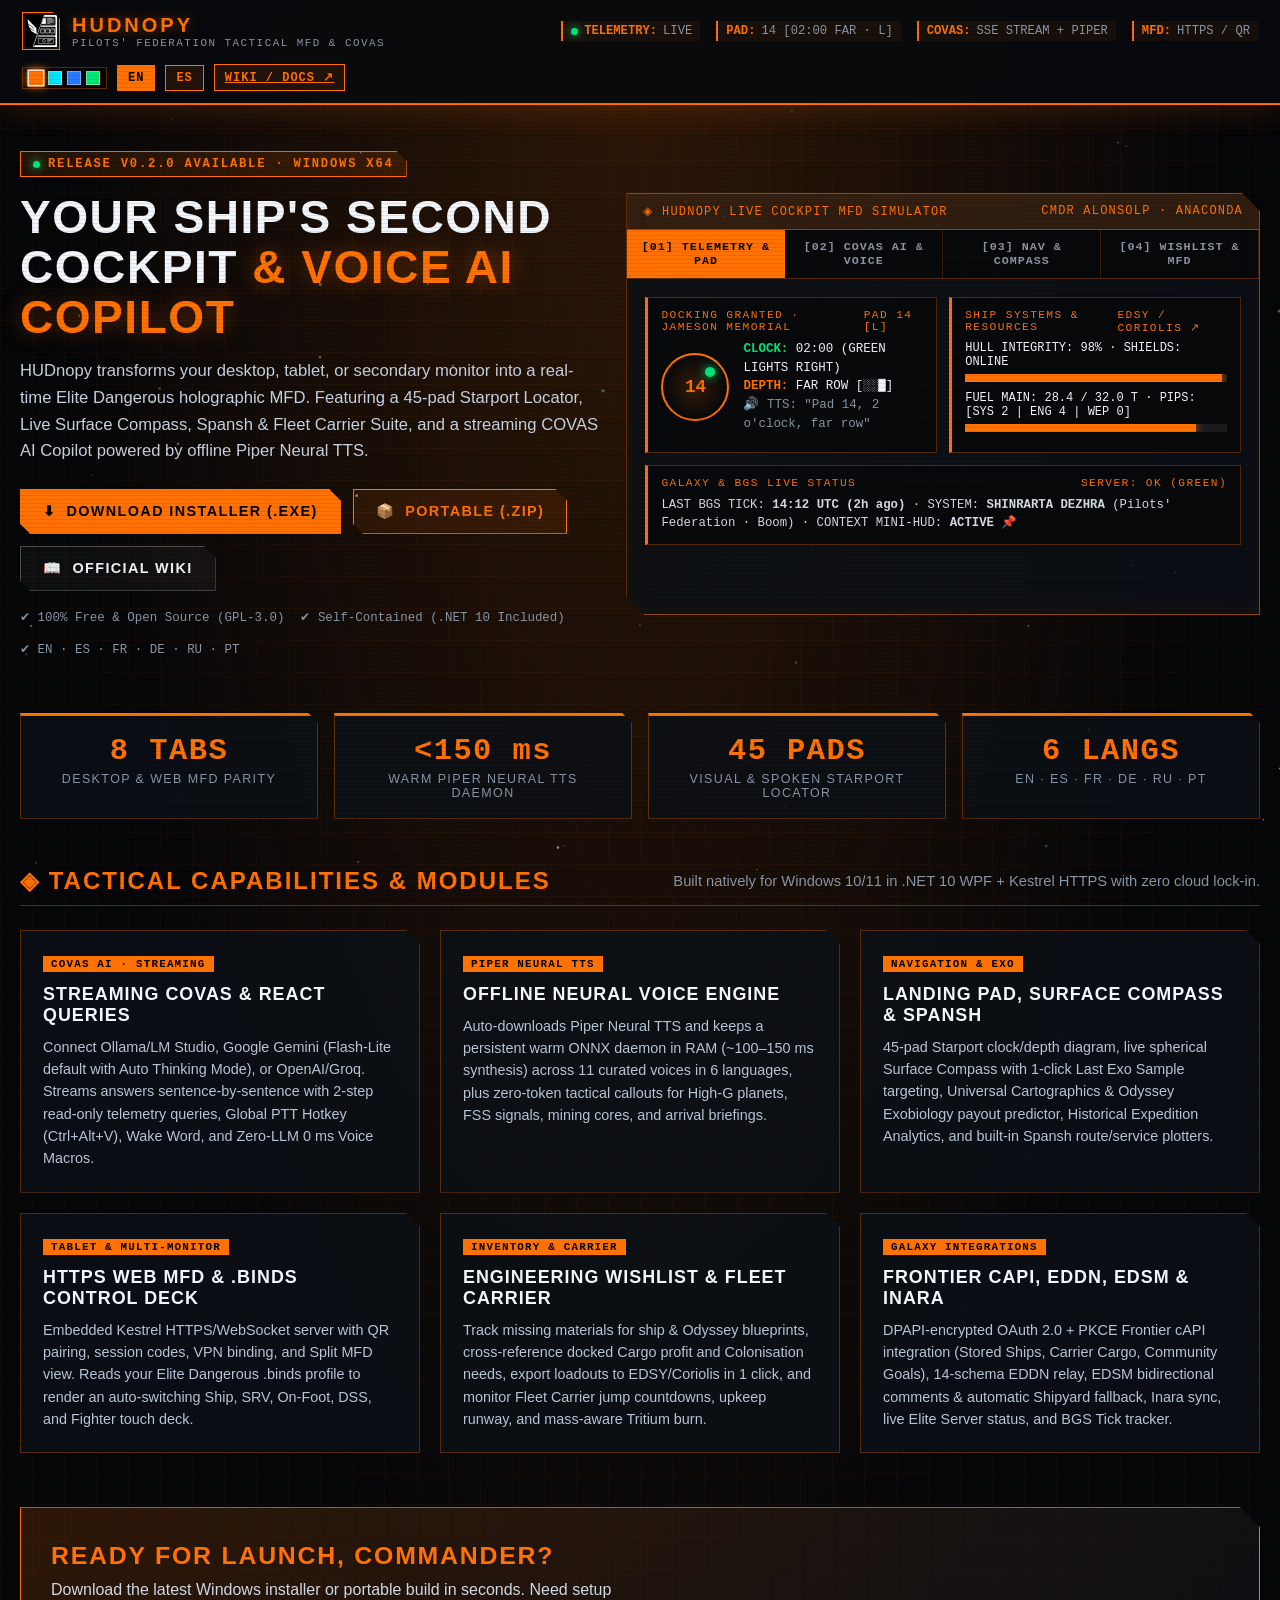
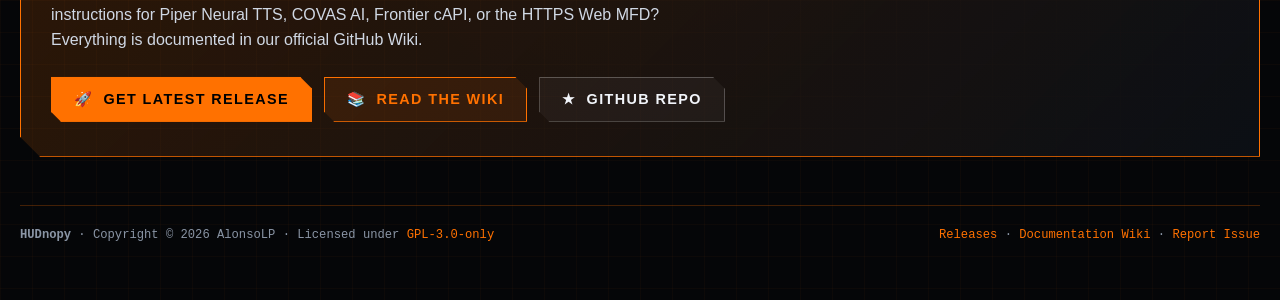
==== docs/index.html @ 49d57716 "new web" ====
<!DOCTYPE html>
<html lang="en">
<head>
  <meta charset="UTF-8" />
  <meta name="viewport" content="width=device-width, initial-scale=1.0" />
  <title>HUDnopy — Elite Dangerous Telemetry HUD, Web MFD &amp; COVAS AI Copilot</title>
  <meta name="description" content="Open-source Desktop Telemetry HUD, HTTPS Web MFD, Fleet Carrier Manager, Spansh Assistant, and Streaming COVAS AI Copilot with Offline Piper Neural TTS for Elite Dangerous." />
  <meta name="theme-color" content="#FF7100" />
  <link rel="icon" type="image/png" href="HUDnopy.png" />
  <style>
    :root {
      --hud-accent: #FF7100;
      --hud-accent-rgb: 255, 113, 0;
      --hud-secondary: #FFB300;
      --hud-bg: #050608;
      --hud-panel: rgba(12, 16, 22, 0.88);
      --hud-panel-solid: #0C1016;
      --hud-panel-alt: rgba(18, 24, 34, 0.92);
      --hud-text: #F2F5FA;
      --hud-muted: #8A95A5;
      --hud-ok: #00E676;
      --hud-warn: #FFB300;
      --hud-danger: #FF2E4C;
      --hud-cyan: #00E5FF;
    }

    * {
      box-sizing: border-box;
      margin: 0;
      padding: 0;
    }

    html {
      scroll-behavior: smooth;
      background-color: var(--hud-bg);
      color: var(--hud-text);
      font-family: 'Segoe UI', 'Bahnschrift', 'Eurostile', 'Consolas', sans-serif;
    }

    body {
      min-height: 100vh;
      overflow-x: hidden;
      background-color: var(--hud-bg);
      background-image:
        radial-gradient(ellipse at 50% 0%, rgba(var(--hud-accent-rgb), 0.16), transparent 65%),
        linear-gradient(rgba(var(--hud-accent-rgb), 0.03) 1px, transparent 1px),
        linear-gradient(90deg, rgba(var(--hud-accent-rgb), 0.03) 1px, transparent 1px);
      background-size: 100% 100%, 32px 32px, 32px 32px;
      position: relative;
    }

    /* Subtle Cockpit Scanline Overlay */
    body::after {
      content: "";
      position: fixed;
      inset: 0;
      pointer-events: none;
      background: repeating-linear-gradient(
        to bottom,
        transparent 0px,
        transparent 3px,
        rgba(0, 0, 0, 0.16) 4px
      );
      z-index: 999;
    }

    #starfield {
      position: fixed;
      inset: 0;
      width: 100%;
      height: 100%;
      pointer-events: none;
      z-index: 0;
      opacity: 0.65;
    }

    .cockpit-wrapper {
      position: relative;
      z-index: 1;
      max-width: 1340px;
      margin: 0 auto;
      padding: 0 20px 60px;
    }

    /* Top Cockpit Telemetry Bar */
    .top-bar {
      position: sticky;
      top: 0;
      z-index: 50;
      display: flex;
      flex-wrap: wrap;
      align-items: center;
      justify-content: space-between;
      gap: 14px;
      padding: 12px 22px;
      background: rgba(8, 10, 14, 0.92);
      backdrop-filter: blur(10px);
      border-bottom: 2px solid var(--hud-accent);
      box-shadow: 0 4px 28px rgba(var(--hud-accent-rgb), 0.18);
    }

    .brand {
      display: flex;
      align-items: center;
      gap: 12px;
      text-decoration: none;
      color: var(--hud-text);
    }

    .brand img {
      width: 38px;
      height: 38px;
      border: 1px solid var(--hud-accent);
      padding: 2px;
      background: rgba(var(--hud-accent-rgb), 0.08);
      clip-path: polygon(0 0, calc(100% - 7px) 0, 100% 7px, 100% 100%, 0 100%);
    }

    .brand-title {
      font-size: 1.25rem;
      font-weight: 900;
      letter-spacing: 3px;
      color: var(--hud-accent);
      text-transform: uppercase;
      text-shadow: 0 0 12px rgba(var(--hud-accent-rgb), 0.45);
    }

    .brand-sub {
      font-family: 'Consolas', monospace;
      font-size: 0.68rem;
      color: var(--hud-muted);
      letter-spacing: 1.5px;
      display: block;
    }

    .hud-ticker {
      display: flex;
      flex-wrap: wrap;
      gap: 16px;
      align-items: center;
      font-family: 'Consolas', monospace;
      font-size: 0.76rem;
      color: var(--hud-muted);
    }

    .ticker-item {
      display: flex;
      align-items: center;
      gap: 6px;
      padding: 3px 8px;
      background: rgba(var(--hud-accent-rgb), 0.06);
      border-left: 2px solid var(--hud-accent);
    }

    .ticker-item strong {
      color: var(--hud-accent);
    }

    .status-dot {
      width: 7px;
      height: 7px;
      border-radius: 50%;
      background: var(--hud-ok);
      box-shadow: 0 0 8px var(--hud-ok);
      display: inline-block;
    }

    .nav-controls {
      display: flex;
      align-items: center;
      gap: 10px;
      flex-wrap: wrap;
    }

    .theme-swatches {
      display: flex;
      align-items: center;
      gap: 5px;
      padding: 3px 6px;
      border: 1px solid rgba(var(--hud-accent-rgb), 0.35);
      background: rgba(0, 0, 0, 0.4);
    }

    .swatch {
      width: 14px;
      height: 14px;
      border: 1px solid rgba(255,255,255,0.4);
      cursor: pointer;
      transition: transform 0.15s ease;
    }

    .swatch:hover, .swatch.active {
      transform: scale(1.2);
      border-color: #fff;
      box-shadow: 0 0 8px currentColor;
    }

    .lang-btn {
      background: rgba(var(--hud-accent-rgb), 0.1);
      color: var(--hud-accent);
      border: 1px solid var(--hud-accent);
      padding: 5px 10px;
      font-family: 'Consolas', monospace;
      font-size: 0.75rem;
      font-weight: 700;
      cursor: pointer;
      letter-spacing: 1px;
      text-transform: uppercase;
      transition: all 0.15s ease;
    }

    .lang-btn:hover, .lang-btn.active {
      background: var(--hud-accent);
      color: #000;
    }

    /* Hero Section */
    .hero {
      padding: 46px 0 34px;
      display: grid;
      grid-template-columns: 1.05fr 1.15fr;
      gap: 28px;
      align-items: center;
    }

    @media (max-width: 1024px) {
      .hero {
        grid-template-columns: 1fr;
      }
      .hud-ticker {
        display: none;
      }
    }

    .eyebrow {
      display: inline-flex;
      align-items: center;
      gap: 8px;
      padding: 5px 12px;
      background: rgba(var(--hud-accent-rgb), 0.12);
      border: 1px solid var(--hud-accent);
      color: var(--hud-accent);
      font-family: 'Consolas', monospace;
      font-size: 0.76rem;
      font-weight: 700;
      letter-spacing: 1.8px;
      text-transform: uppercase;
      margin-bottom: 16px;
      clip-path: polygon(0 0, calc(100% - 10px) 0, 100% 10px, 100% 100%, 0 100%);
    }

    .hero h1 {
      font-size: clamp(2rem, 3.6vw, 3.1rem);
      font-weight: 900;
      line-height: 1.08;
      letter-spacing: 1.5px;
      text-transform: uppercase;
      margin-bottom: 16px;
    }

    .hero h1 span {
      color: var(--hud-accent);
      text-shadow: 0 0 22px rgba(var(--hud-accent-rgb), 0.4);
    }

    .hero-lead {
      font-size: 1.04rem;
      line-height: 1.6;
      color: #C9D2E0;
      margin-bottom: 24px;
    }

    .cta-grid {
      display: flex;
      flex-wrap: wrap;
      gap: 12px;
      margin-bottom: 18px;
    }

    .btn-hud {
      display: inline-flex;
      align-items: center;
      gap: 10px;
      padding: 13px 22px;
      font-size: 0.9rem;
      font-weight: 800;
      letter-spacing: 1.4px;
      text-transform: uppercase;
      text-decoration: none;
      cursor: pointer;
      transition: all 0.18s ease;
      clip-path: polygon(0 0, calc(100% - 12px) 0, 100% 12px, 100% 100%, 10px 100%, 0 calc(100% - 10px));
    }

    .btn-primary {
      background: var(--hud-accent);
      color: #000;
      border: 1px solid var(--hud-accent);
      box-shadow: 0 0 20px rgba(var(--hud-accent-rgb), 0.35);
    }

    .btn-primary:hover {
      background: var(--hud-secondary);
      border-color: var(--hud-secondary);
      transform: translateY(-2px);
      box-shadow: 0 0 28px rgba(var(--hud-accent-rgb), 0.6);
    }

    .btn-secondary {
      background: rgba(var(--hud-accent-rgb), 0.1);
      color: var(--hud-accent);
      border: 1px solid var(--hud-accent);
    }

    .btn-secondary:hover {
      background: rgba(var(--hud-accent-rgb), 0.24);
      transform: translateY(-2px);
    }

    .btn-ghost {
      background: rgba(255, 255, 255, 0.04);
      color: var(--hud-text);
      border: 1px solid rgba(255, 255, 255, 0.25);
    }

    .btn-ghost:hover {
      border-color: var(--hud-accent);
      color: var(--hud-accent);
    }

    .release-meta {
      font-family: 'Consolas', monospace;
      font-size: 0.78rem;
      color: var(--hud-muted);
      display: flex;
      flex-wrap: wrap;
      gap: 16px;
    }

    .release-meta span {
      display: inline-flex;
      align-items: center;
      gap: 6px;
    }

    /* Interactive Cockpit MFD Simulator */
    .mfd-frame {
      background: var(--hud-panel);
      border: 1px solid rgba(var(--hud-accent-rgb), 0.55);
      box-shadow:
        0 0 35px rgba(var(--hud-accent-rgb), 0.14),
        inset 0 0 24px rgba(var(--hud-accent-rgb), 0.06);
      clip-path: polygon(0 0, calc(100% - 18px) 0, 100% 18px, 100% 100%, 18px 100%, 0 calc(100% - 18px));
      overflow: hidden;
    }

    .mfd-header {
      display: flex;
      justify-content: space-between;
      align-items: center;
      padding: 10px 16px;
      background: rgba(var(--hud-accent-rgb), 0.14);
      border-bottom: 1px solid rgba(var(--hud-accent-rgb), 0.45);
      font-family: 'Consolas', monospace;
      font-size: 0.75rem;
      letter-spacing: 1.2px;
      color: var(--hud-accent);
      text-transform: uppercase;
    }

    .mfd-tabs {
      display: grid;
      grid-template-columns: repeat(4, 1fr);
      border-bottom: 1px solid rgba(var(--hud-accent-rgb), 0.3);
      background: rgba(0, 0, 0, 0.45);
    }

    @media (max-width: 640px) {
      .mfd-tabs {
        grid-template-columns: repeat(2, 1fr);
      }
    }

    .mfd-tab {
      background: transparent;
      border: none;
      border-right: 1px solid rgba(var(--hud-accent-rgb), 0.2);
      padding: 10px 8px;
      color: var(--hud-muted);
      font-family: 'Consolas', monospace;
      font-size: 0.73rem;
      font-weight: 700;
      letter-spacing: 1px;
      text-transform: uppercase;
      cursor: pointer;
      transition: all 0.15s ease;
    }

    .mfd-tab:hover {
      color: var(--hud-text);
      background: rgba(var(--hud-accent-rgb), 0.08);
    }

    .mfd-tab.active {
      background: var(--hud-accent);
      color: #000;
    }

    .mfd-screen {
      padding: 18px;
      min-height: 335px;
      display: none;
      font-family: 'Consolas', monospace;
    }

    .mfd-screen.active {
      display: block;
    }

    .mfd-row {
      display: grid;
      grid-template-columns: 1fr 1fr;
      gap: 12px;
      margin-bottom: 12px;
    }

    @media (max-width: 580px) {
      .mfd-row {
        grid-template-columns: 1fr;
      }
    }

    .mfd-box {
      background: rgba(0, 0, 0, 0.45);
      border: 1px solid rgba(var(--hud-accent-rgb), 0.3);
      border-left: 3px solid var(--hud-accent);
      padding: 11px 13px;
    }

    .mfd-box-title {
      font-size: 0.7rem;
      color: var(--hud-accent);
      letter-spacing: 1.4px;
      text-transform: uppercase;
      margin-bottom: 7px;
      display: flex;
      justify-content: space-between;
    }

    .hud-bar {
      height: 8px;
      background: rgba(255, 255, 255, 0.08);
      margin: 5px 0 9px;
      overflow: hidden;
    }

    .hud-bar-fill {
      height: 100%;
      background: var(--hud-accent);
      box-shadow: 0 0 10px var(--hud-accent);
    }

    .pad-radar {
      display: flex;
      align-items: center;
      gap: 14px;
    }

    .pad-circle {
      width: 68px;
      height: 68px;
      border-radius: 50%;
      border: 2px solid var(--hud-accent);
      position: relative;
      display: flex;
      align-items: center;
      justify-content: center;
      background: radial-gradient(circle, rgba(var(--hud-accent-rgb), 0.18), transparent 70%);
      flex-shrink: 0;
    }

    .pad-dot {
      position: absolute;
      top: 12px;
      right: 12px;
      width: 10px;
      height: 10px;
      border-radius: 50%;
      background: var(--hud-ok);
      box-shadow: 0 0 10px var(--hud-ok);
    }

    .covas-chat {
      display: flex;
      flex-direction: column;
      gap: 9px;
      font-size: 0.8rem;
      line-height: 1.45;
    }

    .chat-line {
      padding: 8px 11px;
      background: rgba(0, 0, 0, 0.5);
      border-left: 3px solid var(--hud-muted);
    }

    .chat-line.covas {
      border-left-color: var(--hud-accent);
      background: rgba(var(--hud-accent-rgb), 0.08);
    }

    .chat-line.macro {
      border-left-color: var(--hud-ok);
      color: var(--hud-ok);
    }

    .compass-tape {
      text-align: center;
      padding: 9px;
      background: rgba(var(--hud-accent-rgb), 0.1);
      border: 1px dashed var(--hud-accent);
      color: var(--hud-accent);
      font-weight: 700;
      letter-spacing: 2px;
      margin-bottom: 11px;
      font-size: 0.82rem;
    }

    .mini-table {
      width: 100%;
      border-collapse: collapse;
      font-size: 0.76rem;
    }

    .mini-table th {
      text-align: left;
      color: var(--hud-accent);
      border-bottom: 1px solid rgba(var(--hud-accent-rgb), 0.35);
      padding: 5px 6px;
    }

    .mini-table td {
      padding: 5px 6px;
      border-bottom: 1px solid rgba(255, 255, 255, 0.06);
      color: #D5DCE6;
    }

    /* Metric Strip */
    .metrics-strip {
      display: grid;
      grid-template-columns: repeat(4, 1fr);
      gap: 16px;
      margin: 22px 0 48px;
    }

    @media (max-width: 860px) {
      .metrics-strip {
        grid-template-columns: repeat(2, 1fr);
      }
    }

    .metric-card {
      background: var(--hud-panel);
      border: 1px solid rgba(var(--hud-accent-rgb), 0.35);
      border-top: 3px solid var(--hud-accent);
      padding: 18px 20px;
      text-align: center;
      clip-path: polygon(0 0, calc(100% - 10px) 0, 100% 10px, 100% 100%, 0 100%);
    }

    .metric-val {
      font-size: 1.9rem;
      font-weight: 900;
      color: var(--hud-accent);
      letter-spacing: 1.5px;
      font-family: 'Consolas', monospace;
    }

    .metric-label {
      font-size: 0.78rem;
      text-transform: uppercase;
      letter-spacing: 1.4px;
      color: var(--hud-muted);
      margin-top: 4px;
    }

    /* Section Headers */
    .section-head {
      display: flex;
      align-items: center;
      justify-content: space-between;
      flex-wrap: wrap;
      gap: 12px;
      margin-bottom: 24px;
      padding-bottom: 10px;
      border-bottom: 1px solid rgba(var(--hud-accent-rgb), 0.35);
    }

    .section-head h2 {
      font-size: 1.5rem;
      font-weight: 900;
      letter-spacing: 2px;
      text-transform: uppercase;
      color: var(--hud-accent);
      display: flex;
      align-items: center;
      gap: 10px;
    }

    .section-head p {
      color: var(--hud-muted);
      font-size: 0.92rem;
    }

    /* Feature Cards Grid */
    .features-grid {
      display: grid;
      grid-template-columns: repeat(3, 1fr);
      gap: 20px;
      margin-bottom: 54px;
    }

    @media (max-width: 980px) {
      .features-grid {
        grid-template-columns: repeat(2, 1fr);
      }
    }

    @media (max-width: 640px) {
      .features-grid {
        grid-template-columns: 1fr;
      }
    }

    .feature-card {
      background: var(--hud-panel);
      border: 1px solid rgba(var(--hud-accent-rgb), 0.3);
      padding: 22px;
      position: relative;
      transition: all 0.2s ease;
      clip-path: polygon(0 0, calc(100% - 14px) 0, 100% 14px, 100% 100%, 0 100%);
    }

    .feature-card:hover {
      border-color: var(--hud-accent);
      transform: translateY(-3px);
      box-shadow: 0 8px 26px rgba(var(--hud-accent-rgb), 0.16);
    }

    .feature-tag {
      font-family: 'Consolas', monospace;
      font-size: 0.68rem;
      color: #000;
      background: var(--hud-accent);
      font-weight: 800;
      padding: 2px 8px;
      letter-spacing: 1.2px;
      text-transform: uppercase;
      display: inline-block;
      margin-bottom: 12px;
    }

    .feature-card h3 {
      font-size: 1.12rem;
      font-weight: 800;
      letter-spacing: 1px;
      text-transform: uppercase;
      margin-bottom: 10px;
      color: var(--hud-text);
    }

    .feature-card p {
      font-size: 0.9rem;
      line-height: 1.55;
      color: #B8C3D4;
    }

    /* Wiki & Download Banner */
    .bottom-cta {
      background: linear-gradient(135deg, rgba(var(--hud-accent-rgb), 0.16), rgba(12, 16, 22, 0.95));
      border: 1px solid var(--hud-accent);
      padding: 34px 30px;
      display: flex;
      flex-wrap: wrap;
      align-items: center;
      justify-content: space-between;
      gap: 24px;
      clip-path: polygon(0 0, calc(100% - 20px) 0, 100% 20px, 100% 100%, 20px 100%, 0 calc(100% - 20px));
    }

    .bottom-cta h2 {
      font-size: 1.55rem;
      font-weight: 900;
      letter-spacing: 1.8px;
      text-transform: uppercase;
      color: var(--hud-accent);
      margin-bottom: 8px;
    }

    .bottom-cta p {
      color: #D0D8E4;
      max-width: 640px;
      line-height: 1.55;
    }

    footer {
      margin-top: 48px;
      padding-top: 22px;
      border-top: 1px solid rgba(var(--hud-accent-rgb), 0.25);
      display: flex;
      flex-wrap: wrap;
      justify-content: space-between;
      gap: 14px;
      font-family: 'Consolas', monospace;
      font-size: 0.76rem;
      color: var(--hud-muted);
    }

    footer a {
      color: var(--hud-accent);
      text-decoration: none;
    }

    footer a:hover {
      text-decoration: underline;
    }
  </style>
</head>
<body>
  <canvas id="starfield"></canvas>

  <!-- Sticky Cockpit Telemetry Header -->
  <header class="top-bar">
    <a href="#" class="brand">
      <img src="HUDnopy.png" alt="HUDnopy Logo" />
      <div>
        <span class="brand-title">HUDnopy</span>
        <span class="brand-sub">PILOTS' FEDERATION TACTICAL MFD &amp; COVAS</span>
      </div>
    </a>

    <div class="hud-ticker">
      <div class="ticker-item"><span class="status-dot"></span> <strong>TELEMETRY:</strong> LIVE</div>
      <div class="ticker-item"><strong>PAD:</strong> 14 [02:00 FAR · L]</div>
      <div class="ticker-item"><strong>COVAS:</strong> SSE STREAM + PIPER</div>
      <div class="ticker-item"><strong>MFD:</strong> HTTPS / QR</div>
    </div>

    <div class="nav-controls">
      <div class="theme-swatches" title="Test Live HUD Cockpit Color Themes">
        <div class="swatch active" style="background:#FF7100;color:#FF7100" onclick="setHudTheme('#FF7100','255,113,0','#FFB300',this)" title="Pilots' Federation Amber"></div>
        <div class="swatch" style="background:#00E5FF;color:#00E5FF" onclick="setHudTheme('#00E5FF','0,229,255','#80D8FF',this)" title="Imperial Gutamaya Cyan"></div>
        <div class="swatch" style="background:#2979FF;color:#2979FF" onclick="setHudTheme('#2979FF','41,121,255','#82B1FF',this)" title="Guardian Cobalt"></div>
        <div class="swatch" style="background:#00E676;color:#00E676" onclick="setHudTheme('#00E676','0,230,118','#69F0AE',this)" title="Thargoid Bio-Green"></div>
      </div>
      <button class="lang-btn active" id="btnEn" onclick="setLang('en')">EN</button>
      <button class="lang-btn" id="btnEs" onclick="setLang('es')">ES</button>
      <a href="https://github.com/AlonsoLP/HUDnopy/wiki" target="_blank" rel="noopener" class="lang-btn" data-i18n="navWiki">WIKI / DOCS ↗</a>
    </div>
  </header>

  <div class="cockpit-wrapper">
    <!-- Hero + Interactive Cockpit MFD Preview -->
    <section class="hero">
      <div>
        <div class="eyebrow">
          <span class="status-dot"></span>
          <span id="releaseBadgeText">RELEASE v0.2.0 AVAILABLE · WINDOWS x64</span>
        </div>
        <h1 data-i18n="heroTitle">
          YOUR SHIP'S SECOND COCKPIT <span>&amp; VOICE AI COPILOT</span>
        </h1>
        <p class="hero-lead" data-i18n="heroLead">
          HUDnopy transforms your desktop, tablet, or secondary monitor into a real-time Elite Dangerous holographic MFD. Featuring a 45-pad Starport Locator, Live Surface Compass, Spansh &amp; Fleet Carrier Suite, and a streaming COVAS AI Copilot powered by offline Piper Neural TTS.
        </p>

        <div class="cta-grid">
          <a id="btnDownloadSetup" href="https://github.com/AlonsoLP/HUDnopy/releases/latest/download/HUDnopy-v0.2.0-Setup.exe" class="btn-hud btn-primary">
            <span>⬇</span> <span data-i18n="btnInstaller">DOWNLOAD INSTALLER (.EXE)</span>
          </a>
          <a id="btnDownloadZip" href="https://github.com/AlonsoLP/HUDnopy/releases/latest/download/HUDnopy-v0.2.0-win-x64-portable.zip" class="btn-hud btn-secondary">
            <span>📦</span> <span data-i18n="btnPortable">PORTABLE (.ZIP)</span>
          </a>
          <a href="https://github.com/AlonsoLP/HUDnopy/wiki" target="_blank" rel="noopener" class="btn-hud btn-ghost">
            <span>📖</span> <span data-i18n="btnWiki">OFFICIAL WIKI</span>
          </a>
        </div>

        <div class="release-meta">
          <span>✔ 100% Free &amp; Open Source (GPL-3.0)</span>
          <span>✔ Self-Contained (.NET 10 Included)</span>
          <span>✔ EN · ES · FR · DE · RU · PT</span>
        </div>
      </div>

      <!-- Interactive MFD Preview -->
      <div class="mfd-frame">
        <div class="mfd-header">
          <span>◈ HUDNOPY LIVE COCKPIT MFD SIMULATOR</span>
          <span>CMDR ALONSOLP · ANACONDA</span>
        </div>
        <div class="mfd-tabs">
          <button class="mfd-tab active" onclick="switchMfd(0, this)">[01] TELEMETRY &amp; PAD</button>
          <button class="mfd-tab" onclick="switchMfd(1, this)">[02] COVAS AI &amp; VOICE</button>
          <button class="mfd-tab" onclick="switchMfd(2, this)">[03] NAV &amp; COMPASS</button>
          <button class="mfd-tab" onclick="switchMfd(3, this)">[04] WISHLIST &amp; MFD</button>
        </div>

        <!-- Screen 1: Telemetry & Landing Pad -->
        <div class="mfd-screen active" id="mfd-0">
          <div class="mfd-row">
            <div class="mfd-box">
              <div class="mfd-box-title"><span>DOCKING GRANTED · JAMESON MEMORIAL</span><span>PAD 14 [L]</span></div>
              <div class="pad-radar">
                <div class="pad-circle">
                  <span style="font-weight:900;font-size:1.1rem;color:var(--hud-accent)">14</span>
                  <div class="pad-dot"></div>
                </div>
                <div style="font-size:0.78rem;line-height:1.5">
                  <div><strong style="color:var(--hud-ok)">CLOCK:</strong> 02:00 (GREEN LIGHTS RIGHT)</div>
                  <div><strong style="color:var(--hud-accent)">DEPTH:</strong> FAR ROW [░░█]</div>
                  <div style="color:var(--hud-muted)">🔊 TTS: "Pad 14, 2 o'clock, far row"</div>
                </div>
              </div>
            </div>
            <div class="mfd-box">
              <div class="mfd-box-title"><span>SHIP SYSTEMS &amp; RESOURCES</span><span>EDSY / CORIOLIS ↗</span></div>
              <div style="font-size:0.75rem">HULL INTEGRITY: 98% · SHIELDS: ONLINE</div>
              <div class="hud-bar"><div class="hud-bar-fill" style="width:98%"></div></div>
              <div style="font-size:0.75rem">FUEL MAIN: 28.4 / 32.0 T · PIPS: [SYS 2 | ENG 4 | WEP 0]</div>
              <div class="hud-bar"><div class="hud-bar-fill" style="width:88%"></div></div>
            </div>
          </div>
          <div class="mfd-box">
            <div class="mfd-box-title"><span>GALAXY &amp; BGS LIVE STATUS</span><span>SERVER: OK (GREEN)</span></div>
            <div style="font-size:0.77rem;color:#D5DCE6;line-height:1.5">
              LAST BGS TICK: <strong>14:12 UTC (2h ago)</strong> · SYSTEM: <strong>SHINRARTA DEZHRA</strong> (Pilots' Federation · Boom) · CONTEXT MINI-HUD: <strong>ACTIVE 📌</strong>
            </div>
          </div>
        </div>

        <!-- Screen 2: COVAS AI & Piper TTS -->
        <div class="mfd-screen" id="mfd-1">
          <div class="covas-chat">
            <div class="chat-line"><strong>[17:04:11] CMDR:</strong> "COVAS, Evasión máxima!"</div>
            <div class="chat-line macro"><strong>[17:04:11] ⚡ ZERO-LLM VOICE MACRO (0 ms):</strong> Boost ➔ Chaff ➔ Heatsink ➔ Supercruise</div>
            <div class="chat-line"><strong>[17:04:28] CMDR:</strong> "Which Grade 5 materials do I have at 100% capacity, and what ships are sold here?"</div>
            <div class="chat-line covas">
              <strong>[17:04:29] COVAS ⚡ (SSE Stream · 0.6s TTFT · Piper Neural TTS):</strong><br/>
              "Commander, your Grade 5 Pharmaceutical Isolators (100/100) and Imperial Shielding (100/100) are full and ready for a Material Trader. At Jameson Memorial (EDSM Shipyard synced), 38 ships are in stock including Anaconda, Python Mk II, and Mandalay."
            </div>
          </div>
        </div>

        <!-- Screen 3: Navigation, Surface Compass & Carrier -->
        <div class="mfd-screen" id="mfd-2">
          <div class="compass-tape">
            ◀◀  110°  |  125°  |  [ ▲ 142° SE · 640m TO LAST EXO SAMPLE ]  |  155°  |  170°
          </div>
          <div class="mfd-row">
            <div class="mfd-box">
              <div class="mfd-box-title"><span>EXOBIOLOGY &amp; DSS PREDICTOR</span><span>+95.0M CR</span></div>
              <div style="font-size:0.76rem;line-height:1.55">
                <div>• <strong>Colonia 3 A:</strong> Stratum Tectonicas (2/3 Samples · 800m diversity OK)</div>
                <div>• <strong>Unmapped High-Value:</strong> Colonia 4 (Terraformable WW · 1,240 LS)</div>
              </div>
            </div>
            <div class="mfd-box">
              <div class="mfd-box-title"><span>FLEET CARRIER JUMP &amp; TRITIUM</span><span>T-02:58 🔒</span></div>
              <div style="font-size:0.76rem;line-height:1.55">
                <div>• <strong>Lockdown Active:</strong> Jumping to <em>hip 58832</em></div>
                <div>• <strong>Tritium Route (2,500 LY):</strong> 412 t required · Upkeep Runway: 18.4 months</div>
              </div>
            </div>
          </div>
        </div>

        <!-- Screen 4: Wishlist, Cargo & Web MFD -->
        <div class="mfd-screen" id="mfd-3">
          <table class="mini-table">
            <thead>
              <tr><th>BLUEPRINT / MODULE</th><th>STATUS / MISSING</th><th>ACTION</th></tr>
            </thead>
            <tbody>
              <tr><td>5A Frame Shift Drive (SCO) — G5 Increased Range</td><td style="color:var(--hud-warn)">Missing: 2x Datamined Wake Exceptions</td><td>Spansh Trader ↗</td></tr>
              <tr><td>Class 4 Plasma Accelerator (Fixed) — G5 Efficient</td><td style="color:var(--hud-ok)">100% Ready (All Materials Owned)</td><td>Pinned ✔</td></tr>
              <tr><td>Cargo Hold: 128t Gold + 64t Titanium</td><td style="color:var(--hud-ok)">Docked Profit: +6.4M CR · Colonisation Match</td><td>Market Sync ✔</td></tr>
            </tbody>
          </table>
          <div class="mfd-box" style="margin-top:12px">
            <div class="mfd-box-title"><span>HTTPS WEB MFD &amp; .BINDS CONTROL DECK</span><span>SPLIT MFD ⊞</span></div>
            <div style="font-size:0.76rem">Pair any tablet or phone via instant QR code over HTTPS with auto-context Ship / SRV / On-Foot / DSS / SLF control deck buttons.</div>
          </div>
        </div>
      </div>
    </section>

    <!-- Key Metrics Strip -->
    <div class="metrics-strip">
      <div class="metric-card">
        <div class="metric-val">8 TABS</div>
        <div class="metric-label" data-i18n="metric1">Desktop &amp; Web MFD Parity</div>
      </div>
      <div class="metric-card">
        <div class="metric-val">&lt;150 ms</div>
        <div class="metric-label" data-i18n="metric2">Warm Piper Neural TTS Daemon</div>
      </div>
      <div class="metric-card">
        <div class="metric-val">45 PADS</div>
        <div class="metric-label" data-i18n="metric3">Visual &amp; Spoken Starport Locator</div>
      </div>
      <div class="metric-card">
        <div class="metric-val">6 LANGS</div>
        <div class="metric-label" data-i18n="metric4">EN · ES · FR · DE · RU · PT</div>
      </div>
    </div>

    <!-- Feature Showcase Grid -->
    <div class="section-head">
      <h2 data-i18n="featHeader">◈ TACTICAL CAPABILITIES &amp; MODULES</h2>
      <p data-i18n="featSub">Built natively for Windows 10/11 in .NET 10 WPF + Kestrel HTTPS with zero cloud lock-in.</p>
    </div>

    <section class="features-grid">
      <article class="feature-card">
        <span class="feature-tag">COVAS AI · STREAMING</span>
        <h3 data-i18n="f1Title">Streaming COVAS &amp; ReAct Queries</h3>
        <p data-i18n="f1Desc">
          Connect Ollama/LM Studio, Google Gemini (Flash-Lite default with Auto Thinking Mode), or OpenAI/Groq. Streams answers sentence-by-sentence with 2-step read-only telemetry queries, Global PTT Hotkey (Ctrl+Alt+V), Wake Word, and Zero-LLM 0 ms Voice Macros.
        </p>
      </article>

      <article class="feature-card">
        <span class="feature-tag">PIPER NEURAL TTS</span>
        <h3 data-i18n="f2Title">Offline Neural Voice Engine</h3>
        <p data-i18n="f2Desc">
          Auto-downloads Piper Neural TTS and keeps a persistent warm ONNX daemon in RAM (~100–150 ms synthesis) across 11 curated voices in 6 languages, plus zero-token tactical callouts for High-G planets, FSS signals, mining cores, and arrival briefings.
        </p>
      </article>

      <article class="feature-card">
        <span class="feature-tag">NAVIGATION &amp; EXO</span>
        <h3 data-i18n="f3Title">Landing Pad, Surface Compass &amp; Spansh</h3>
        <p data-i18n="f3Desc">
          45-pad Starport clock/depth diagram, live spherical Surface Compass with 1-click Last Exo Sample targeting, Universal Cartographics &amp; Odyssey Exobiology payout predictor, Historical Expedition Analytics, and built-in Spansh route/service plotters.
        </p>
      </article>

      <article class="feature-card">
        <span class="feature-tag">TABLET &amp; MULTI-MONITOR</span>
        <h3 data-i18n="f4Title">HTTPS Web MFD &amp; .Binds Control Deck</h3>
        <p data-i18n="f4Desc">
          Embedded Kestrel HTTPS/WebSocket server with QR pairing, session codes, VPN binding, and Split MFD view. Reads your Elite Dangerous .binds profile to render an auto-switching Ship, SRV, On-Foot, DSS, and Fighter touch deck.
        </p>
      </article>

      <article class="feature-card">
        <span class="feature-tag">INVENTORY &amp; CARRIER</span>
        <h3 data-i18n="f5Title">Engineering Wishlist &amp; Fleet Carrier</h3>
        <p data-i18n="f5Desc">
          Track missing materials for ship &amp; Odyssey blueprints, cross-reference docked Cargo profit and Colonisation needs, export loadouts to EDSY/Coriolis in 1 click, and monitor Fleet Carrier jump countdowns, upkeep runway, and mass-aware Tritium burn.
        </p>
      </article>

      <article class="feature-card">
        <span class="feature-tag">GALAXY INTEGRATIONS</span>
        <h3 data-i18n="f6Title">Frontier cAPI, EDDN, EDSM &amp; Inara</h3>
        <p data-i18n="f6Desc">
          DPAPI-encrypted OAuth 2.0 + PKCE Frontier cAPI integration (Stored Ships, Carrier Cargo, Community Goals), 14-schema EDDN relay, EDSM bidirectional comments &amp; automatic Shipyard fallback, Inara sync, live Elite Server status, and BGS Tick tracker.
        </p>
      </article>
    </section>

    <!-- Bottom Conversion & Wiki Callout -->
    <section class="bottom-cta">
      <div>
        <h2 data-i18n="ctaBottomTitle">READY FOR LAUNCH, COMMANDER?</h2>
        <p data-i18n="ctaBottomDesc">
          Download the latest Windows installer or portable build in seconds. Need setup instructions for Piper Neural TTS, COVAS AI, Frontier cAPI, or the HTTPS Web MFD? Everything is documented in our official GitHub Wiki.
        </p>
      </div>
      <div class="cta-grid" style="margin-bottom:0">
        <a id="btnDownloadBottom" href="https://github.com/AlonsoLP/HUDnopy/releases/latest" class="btn-hud btn-primary">
          <span>🚀</span> <span data-i18n="btnLatestRelease">GET LATEST RELEASE</span>
        </a>
        <a href="https://github.com/AlonsoLP/HUDnopy/wiki" target="_blank" rel="noopener" class="btn-hud btn-secondary">
          <span>📚</span> <span data-i18n="btnReadWiki">READ THE WIKI</span>
        </a>
        <a href="https://github.com/AlonsoLP/HUDnopy" target="_blank" rel="noopener" class="btn-hud btn-ghost">
          <span>★</span> <span>GITHUB REPO</span>
        </a>
      </div>
    </section>

    <footer>
      <div>
        <strong>HUDnopy</strong> · Copyright © 2026 AlonsoLP · Licensed under <a href="https://github.com/AlonsoLP/HUDnopy/blob/main/LICENSE" target="_blank" rel="noopener">GPL-3.0-only</a>
      </div>
      <div>
        <a href="https://github.com/AlonsoLP/HUDnopy/releases" target="_blank" rel="noopener">Releases</a> ·
        <a href="https://github.com/AlonsoLP/HUDnopy/wiki" target="_blank" rel="noopener">Documentation Wiki</a> ·
        <a href="https://github.com/AlonsoLP/HUDnopy/issues" target="_blank" rel="noopener">Report Issue</a>
      </div>
    </footer>
  </div>

  <script>
    // Interactive MFD Tab Switcher
    function switchMfd(index, btn) {
      document.querySelectorAll('.mfd-screen').forEach((el, i) => {
        el.classList.toggle('active', i === index);
      });
      document.querySelectorAll('.mfd-tab').forEach(b => b.classList.remove('active'));
      btn.classList.add('active');
    }

    // Live HUD Theme Switcher
    function setHudTheme(hex, rgb, secondary, el) {
      document.documentElement.style.setProperty('--hud-accent', hex);
      document.documentElement.style.setProperty('--hud-accent-rgb', rgb);
      document.documentElement.style.setProperty('--hud-secondary', secondary);
      document.querySelectorAll('.swatch').forEach(s => s.classList.remove('active'));
      el.classList.add('active');
    }

    // EN / ES Instant Localization
    const i18n = {
      en: {
        navWiki: "WIKI / DOCS ↗",
        heroTitle: "YOUR SHIP'S SECOND COCKPIT <span>&amp; VOICE AI COPILOT</span>",
        heroLead: "HUDnopy transforms your desktop, tablet, or secondary monitor into a real-time Elite Dangerous holographic MFD. Featuring a 45-pad Starport Locator, Live Surface Compass, Spansh & Fleet Carrier Suite, and a streaming COVAS AI Copilot powered by offline Piper Neural TTS.",
        btnInstaller: "DOWNLOAD INSTALLER (.EXE)",
        btnPortable: "PORTABLE (.ZIP)",
        btnWiki: "OFFICIAL WIKI",
        metric1: "Desktop & Web MFD Parity",
        metric2: "Warm Piper Neural TTS Daemon",
        metric3: "Visual & Spoken Starport Locator",
        metric4: "EN · ES · FR · DE · RU · PT",
        featHeader: "◈ TACTICAL CAPABILITIES & MODULES",
        featSub: "Built natively for Windows 10/11 in .NET 10 WPF + Kestrel HTTPS with zero cloud lock-in.",
        f1Title: "Streaming COVAS & ReAct Queries",
        f1Desc: "Connect Ollama/LM Studio, Google Gemini (Flash-Lite default with Auto Thinking Mode), or OpenAI/Groq. Streams answers sentence-by-sentence with 2-step read-only telemetry queries, Global PTT Hotkey (Ctrl+Alt+V), Wake Word, and Zero-LLM 0 ms Voice Macros.",
        f2Title: "Offline Neural Voice Engine",
        f2Desc: "Auto-downloads Piper Neural TTS and keeps a persistent warm ONNX daemon in RAM (~100–150 ms synthesis) across 11 curated voices in 6 languages, plus zero-token tactical callouts for High-G planets, FSS signals, mining cores, and arrival briefings.",
        f3Title: "Landing Pad, Surface Compass & Spansh",
        f3Desc: "45-pad Starport clock/depth diagram, live spherical Surface Compass with 1-click Last Exo Sample targeting, Universal Cartographics & Odyssey Exobiology payout predictor, Historical Expedition Analytics, and built-in Spansh route/service plotters.",
        f4Title: "HTTPS Web MFD & .Binds Control Deck",
        f4Desc: "Embedded Kestrel HTTPS/WebSocket server with QR pairing, session codes, VPN binding, and Split MFD view. Reads your Elite Dangerous .binds profile to render an auto-switching Ship, SRV, On-Foot, DSS, and Fighter touch deck.",
        f5Title: "Engineering Wishlist & Fleet Carrier",
        f5Desc: "Track missing materials for ship & Odyssey blueprints, cross-reference docked Cargo profit and Colonisation needs, export loadouts to EDSY/Coriolis in 1 click, and monitor Fleet Carrier jump countdowns, upkeep runway, and mass-aware Tritium burn.",
        f6Title: "Frontier cAPI, EDDN, EDSM & Inara",
        f6Desc: "DPAPI-encrypted OAuth 2.0 + PKCE Frontier cAPI integration (Stored Ships, Carrier Cargo, Community Goals), 14-schema EDDN relay, EDSM bidirectional comments & automatic Shipyard fallback, Inara sync, live Elite Server status, and BGS Tick tracker.",
        ctaBottomTitle: "READY FOR LAUNCH, COMMANDER?",
        ctaBottomDesc: "Download the latest Windows installer or portable build in seconds. Need setup instructions for Piper Neural TTS, COVAS AI, Frontier cAPI, or the HTTPS Web MFD? Everything is documented in our official GitHub Wiki.",
        btnLatestRelease: "GET LATEST RELEASE",
        btnReadWiki: "READ THE WIKI"
      },
      es: {
        navWiki: "WIKI / DOCS ↗",
        heroTitle: "TU SEGUNDA CABINA <span>Y COPILOTO IA POR VOZ</span>",
        heroLead: "HUDnopy convierte tu escritorio, tablet o monitor secundario en un MFD holográfico en tiempo real para Elite Dangerous. Incluye localizador de 45 pistas de aterrizaje, brújula planetaria, suite Spansh y Portanaves, y copiloto COVAS en streaming con voz neuronal offline Piper TTS.",
        btnInstaller: "DESCARGAR INSTALADOR (.EXE)",
        btnPortable: "PORTABLE (.ZIP)",
        btnWiki: "WIKI OFICIAL",
        metric1: "Paridad Desktop y Web MFD",
        metric2: "Daemon Piper TTS Ultrarrápido",
        metric3: "Localizador Visual y Voz de 45 Pistas",
        metric4: "EN · ES · FR · DE · RU · PT",
        featHeader: "◈ CAPACIDADES TÁCTICAS Y MÓDULOS",
        featSub: "Desarrollado nativamente para Windows 10/11 en .NET 10 WPF + Kestrel HTTPS sin dependencia de la nube.",
        f1Title: "COVAS en Streaming y Consultas ReAct",
        f1Desc: "Conecta Ollama/LM Studio, Google Gemini (Flash-Lite por defecto con modo Thinking Auto) u OpenAI/Groq. Habla frase a frase en tiempo real con consultas de telemetría en 2 pasos, tecla PTT global (Ctrl+Alt+V), Wake Word y Macros de Voz en 0 ms sin LLM.",
        f2Title: "Motor de Voz Neuronal Offline",
        f2Desc: "Descarga automática de Piper Neural TTS con proceso persistente en RAM (~100–150 ms por frase) y 11 voces en 6 idiomas, además de avisos tácticos sin tokens para alta gravedad, señales FSS, núcleos de minería y briefing de llegada.",
        f3Title: "Pistas, Brújula Planetaria y Spansh",
        f3Desc: "Diagrama horario de 45 pistas de aterrizaje, brújula esférica en vivo con fijación de última muestra exobiológica, predictor de pagos de Cartografía y Exobiología Odyssey, analítica histórica de expedición y rutas Spansh integradas.",
        f4Title: "Web MFD HTTPS y Deck de Controles .Binds",
        f4Desc: "Servidor Kestrel HTTPS/WebSocket integrado con emparejamiento QR, códigos de sesión, interfaz VPN y modo Split MFD. Lee tu perfil .binds para mostrar una botonera táctil que cambia sola entre Nave, SRV, A Pie, DSS y Caza.",
        f5Title: "Wishlist de Ingenieros y Portanaves",
        f5Desc: "Calcula materiales faltantes de planos de nave y Odyssey, cruza el beneficio de carga atracada y Colonización, exporta tu nave a EDSY/Coriolis en 1 clic y controla la cuenta atrás de salto, mantenimiento y tritio del Portanaves.",
        f6Title: "Frontier cAPI, EDDN, EDSM e Inara",
        f6Desc: "Integración oficial Frontier cAPI (OAuth 2.0 + PKCE cifrado con DPAPI), envío a EDDN (14 esquemas), comentarios bidireccionales y astillero automático vía EDSM, sincronización con Inara, estado de servidores de Elite y último Tick BGS.",
        ctaBottomTitle: "¿LISTO PARA DESPEGAR, COMANDANTE?",
        ctaBottomDesc: "Descarga el instalador para Windows o la versión portable en segundos. ¿Buscas la guía de configuración de Piper TTS, COVAS IA, Frontier cAPI o el Web MFD? Toda la documentación está en nuestra Wiki oficial.",
        btnLatestRelease: "DESCARGAR ÚLTIMA VERSIÓN",
        btnReadWiki: "ABRIR LA WIKI"
      }
    };

    function setLang(lang) {
      const dict = i18n[lang] || i18n.en;
      document.documentElement.lang = lang;
      document.getElementById('btnEn').classList.toggle('active', lang === 'en');
      document.getElementById('btnEs').classList.toggle('active', lang === 'es');
      document.querySelectorAll('[data-i18n]').forEach(el => {
        const key = el.getAttribute('data-i18n');
        if (dict[key]) el.innerHTML = dict[key];
      });
    }

    // Dynamic GitHub Release Link Resolver
    fetch('https://api.github.com/repos/AlonsoLP/HUDnopy/releases/latest')
      .then(r => r.ok ? r.json() : null)
      .then(rel => {
        if (!rel || !rel.tag_name) return;
        document.getElementById('releaseBadgeText').textContent = `RELEASE ${rel.tag_name.toUpperCase()} AVAILABLE · WINDOWS x64`;
        if (Array.isArray(rel.assets)) {
          const exe = rel.assets.find(a => a.name && a.name.endsWith('-Setup.exe'));
          const zip = rel.assets.find(a => a.name && a.name.endsWith('-portable.zip'));
          if (exe && exe.browser_download_url) document.getElementById('btnDownloadSetup').href = exe.browser_download_url;
          if (zip && zip.browser_download_url) document.getElementById('btnDownloadZip').href = zip.browser_download_url;
        }
      })
      .catch(() => {});

    // Lightweight Cockpit Starfield Canvas
    (function initStarfield() {
      const canvas = document.getElementById('starfield');
      const ctx = canvas.getContext('2d');
      let stars = [];
      function resize() {
        canvas.width = window.innerWidth;
        canvas.height = window.innerHeight;
        stars = Array.from({ length: 90 }, () => ({
          x: Math.random() * canvas.width,
          y: Math.random() * canvas.height,
          r: Math.random() * 1.4 + 0.3,
          a: Math.random() * 0.7 + 0.2,
          s: Math.random() * 0.25 + 0.05
        }));
      }
      window.addEventListener('resize', resize);
      resize();
      function draw() {
        ctx.clearRect(0, 0, canvas.width, canvas.height);
        for (const st of stars) {
          st.y -= st.s;
          if (st.y < 0) st.y = canvas.height;
          ctx.fillStyle = `rgba(242, 245, 250, ${st.a})`;
          ctx.beginPath();
          ctx.arc(st.x, st.y, st.r, 0, Math.PI * 2);
          ctx.fill();
        }
        requestAnimationFrame(draw);
      }
      draw();
    })();
  </script>
</body>
</html>
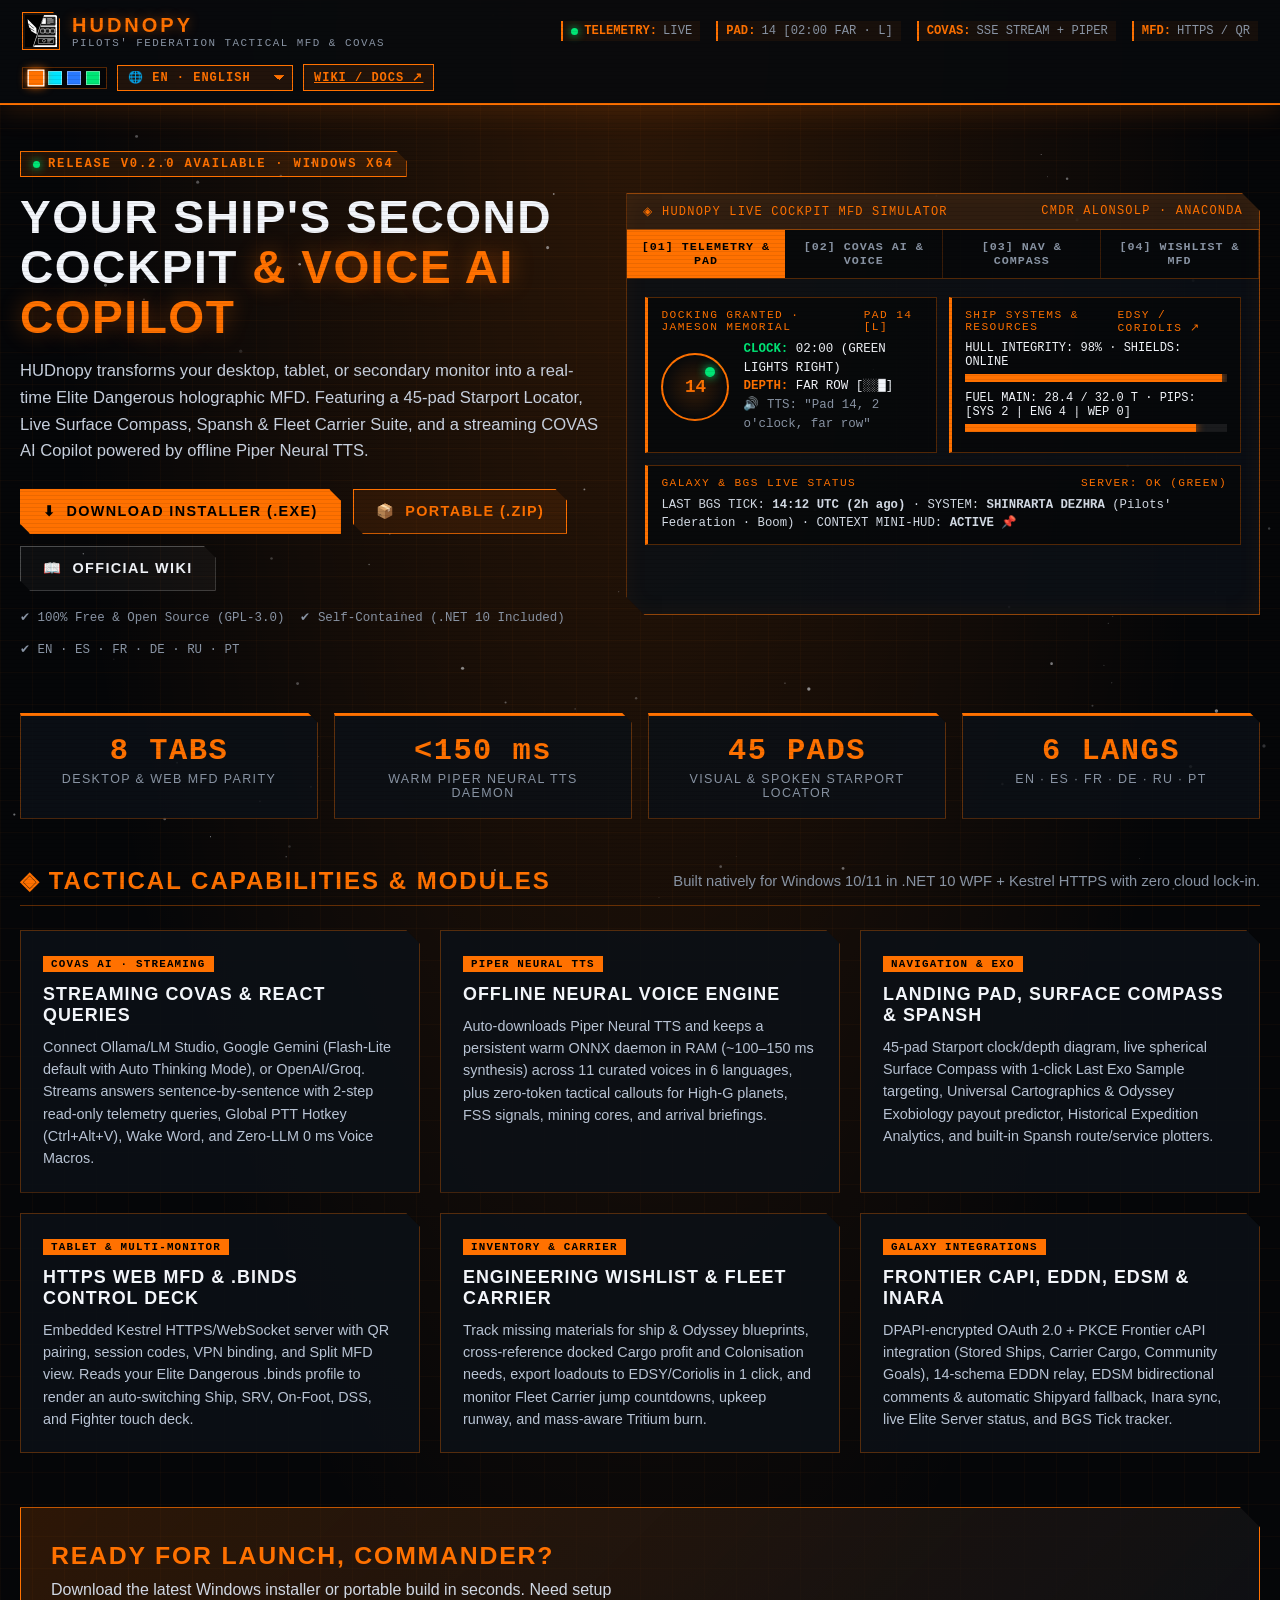
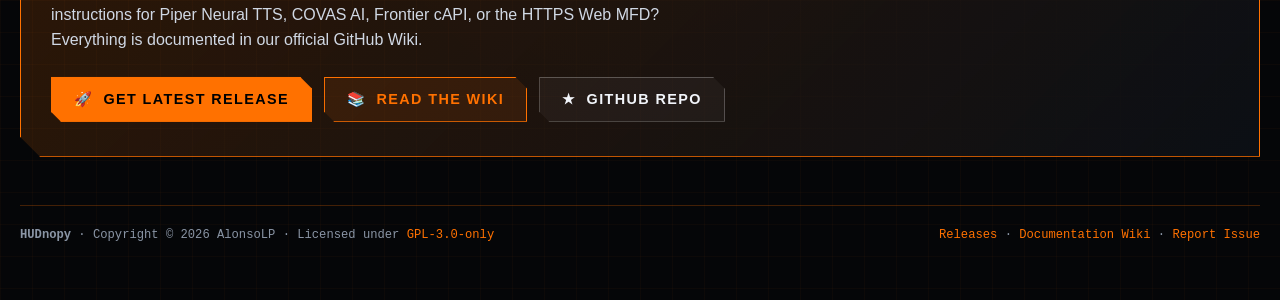
==== commit 8850a414: "updated web" ====
--- a/docs/index.html
+++ b/docs/index.html
@@ -195,7 +195,7 @@
       box-shadow: 0 0 8px currentColor;
     }
 
-    .lang-btn {
+    .lang-btn, .lang-select {
       background: rgba(var(--hud-accent-rgb), 0.1);
       color: var(--hud-accent);
       border: 1px solid var(--hud-accent);
@@ -207,11 +207,29 @@
       letter-spacing: 1px;
       text-transform: uppercase;
       transition: all 0.15s ease;
-    }
-
-    .lang-btn:hover, .lang-btn.active {
-      background: var(--hud-accent);
-      color: #000;
+      outline: none;
+    }
+
+    .lang-select {
+      appearance: none;
+      -webkit-appearance: none;
+      padding-right: 24px;
+      background-image: linear-gradient(45deg, transparent 50%, var(--hud-accent) 50%),
+                        linear-gradient(135deg, var(--hud-accent) 50%, transparent 50%);
+      background-position: calc(100% - 13px) 52%, calc(100% - 8px) 52%;
+      background-size: 5px 5px, 5px 5px;
+      background-repeat: no-repeat;
+    }
+
+    .lang-select option {
+      background-color: #0C1016;
+      color: var(--hud-text);
+      font-family: 'Consolas', monospace;
+    }
+
+    .lang-btn:hover, .lang-btn.active, .lang-select:hover, .lang-select:focus {
+      background-color: rgba(var(--hud-accent-rgb), 0.22);
+      box-shadow: 0 0 10px rgba(var(--hud-accent-rgb), 0.35);
     }
 
     /* Hero Section */
@@ -753,8 +771,14 @@
         <div class="swatch" style="background:#2979FF;color:#2979FF" onclick="setHudTheme('#2979FF','41,121,255','#82B1FF',this)" title="Guardian Cobalt"></div>
         <div class="swatch" style="background:#00E676;color:#00E676" onclick="setHudTheme('#00E676','0,230,118','#69F0AE',this)" title="Thargoid Bio-Green"></div>
       </div>
-      <button class="lang-btn active" id="btnEn" onclick="setLang('en')">EN</button>
-      <button class="lang-btn" id="btnEs" onclick="setLang('es')">ES</button>
+      <select class="lang-select" id="langSelect" onchange="setLang(this.value)" aria-label="Select Language">
+        <option value="en">🌐 EN · ENGLISH</option>
+        <option value="es">🌐 ES · ESPAÑOL</option>
+        <option value="fr">🌐 FR · FRANÇAIS</option>
+        <option value="de">🌐 DE · DEUTSCH</option>
+        <option value="ru">🌐 RU · РУССКИЙ</option>
+        <option value="pt">🌐 PT · PORTUGUÊS</option>
+      </select>
       <a href="https://github.com/AlonsoLP/HUDnopy/wiki" target="_blank" rel="noopener" class="lang-btn" data-i18n="navWiki">WIKI / DOCS ↗</a>
     </div>
   </header>
@@ -1084,14 +1108,134 @@
         ctaBottomDesc: "Descarga el instalador para Windows o la versión portable en segundos. ¿Buscas la guía de configuración de Piper TTS, COVAS IA, Frontier cAPI o el Web MFD? Toda la documentación está en nuestra Wiki oficial.",
         btnLatestRelease: "DESCARGAR ÚLTIMA VERSIÓN",
         btnReadWiki: "ABRIR LA WIKI"
+      },
+      fr: {
+        navWiki: "WIKI / DOCS ↗",
+        heroTitle: "VOTRE SECOND COCKPIT <span>&amp; COPILOTE IA VOCAL</span>",
+        heroLead: "HUDnopy transforme votre bureau, tablette ou second écran en un MFD holographique temps réel pour Elite Dangerous. Inclut le localisateur des 45 pistes d'atterrissage, une boussole planétaire, la suite Spansh & Porte-vaisseaux et un copilote COVAS en streaming avec voix neuronale hors-ligne Piper TTS.",
+        btnInstaller: "TÉLÉCHARGER L'INSTALLEUR (.EXE)",
+        btnPortable: "PORTABLE (.ZIP)",
+        btnWiki: "WIKI OFFICIEL",
+        metric1: "Parité Bureau & Web MFD",
+        metric2: "Daemon Piper TTS Ultra-Rapide",
+        metric3: "Localisateur Visuel & Vocal 45 Pistes",
+        metric4: "EN · ES · FR · DE · RU · PT",
+        featHeader: "◈ CAPACITÉS TACTIQUES & MODULES",
+        featSub: "Conçu nativement pour Windows 10/11 en .NET 10 WPF + Kestrel HTTPS sans dépendance au cloud.",
+        f1Title: "COVAS en Streaming & Requêtes ReAct",
+        f1Desc: "Connectez Ollama/LM Studio, Google Gemini (Flash-Lite par défaut avec mode Thinking Auto) ou OpenAI/Groq. Répond phrase par phrase en temps réel avec requêtes télémétriques en 2 étapes, raccourci PTT global (Ctrl+Alt+V), Wake Word et Macros Vocales 0 ms sans LLM.",
+        f2Title: "Moteur Vocal Neuronal Hors-Ligne",
+        f2Desc: "Téléchargement automatique de Piper Neural TTS avec daemon persistant en RAM (~100–150 ms par phrase) et 11 voix en 6 langues, plus annonces tactiques sans jetons (planètes à forte gravité, signaux FSS, noyaux miniers et briefing d'arrivée).",
+        f3Title: "Pistes, Boussole Planétaire & Spansh",
+        f3Desc: "Diagramme horaire des 45 pistes, boussole sphérique en direct avec ciblage du dernier échantillon exobiologique, prédicteur Cartographie & Exobiologie Odyssey, analytique d'expédition et routeurs Spansh intégrés.",
+        f4Title: "Web MFD HTTPS & Deck de Contrôle .Binds",
+        f4Desc: "Serveur Kestrel HTTPS/WebSocket intégré avec appairage QR, codes de session, interface VPN et vue Split MFD. Lit votre profil .binds pour afficher un panneau tactile commutant automatiquement entre Vaisseau, SRV, À Pied, DSS et Chasseur.",
+        f5Title: "Wishlist d'Ingénieurs & Porte-Vaisseaux",
+        f5Desc: "Suivez les matériaux manquants pour vos plans vaisseau & Odyssey, croisez le profit de soute et la Colonisation, exportez vers EDSY/Coriolis en 1 clic et gérez le compte à rebours de saut, l'entretien et le tritium du Porte-vaisseaux.",
+        f6Title: "Frontier cAPI, EDDN, EDSM & Inara",
+        f6Desc: "Intégration officielle Frontier cAPI (OAuth 2.0 + PKCE chiffré DPAPI), relais EDDN (14 schémas), commentaires bidirectionnels et chantier naval automatique via EDSM, synchronisation Inara, état des serveurs Elite et dernier Tick BGS.",
+        ctaBottomTitle: "PRÊT POUR LE DÉCOLLAGE, COMMANDANT ?",
+        ctaBottomDesc: "Téléchargez l'installeur Windows ou la version portable en quelques secondes. Besoin d'un guide pour Piper TTS, COVAS IA, Frontier cAPI ou le Web MFD ? Toute la documentation se trouve sur notre Wiki officiel.",
+        btnLatestRelease: "TÉLÉCHARGER LA VERSION",
+        btnReadWiki: "CONSULTER LE WIKI"
+      },
+      de: {
+        navWiki: "WIKI / DOKU ↗",
+        heroTitle: "IHR ZWEITES COCKPIT <span>&amp; SPRACH-KI-COPILOT</span>",
+        heroLead: "HUDnopy verwandelt Ihren Desktop, Ihr Tablet oder Ihren Zweitmonitor in ein holografisches Echtzeit-MFD für Elite Dangerous. Mit 45-Landepad-Finder, Planetenkompass, Spansh- & Fleet-Carrier-Suite sowie einem Streaming-COVAS-KI-Copiloten mit lokaler Piper Neural TTS.",
+        btnInstaller: "INSTALLER HERUNTERLADEN (.EXE)",
+        btnPortable: "PORTABEL (.ZIP)",
+        btnWiki: "OFFIZIELLES WIKI",
+        metric1: "Desktop- & Web-MFD-Parität",
+        metric2: "Warm-Daemon Piper Neural TTS",
+        metric3: "Visueller & Sprach-Pad-Finder (45)",
+        metric4: "EN · ES · FR · DE · RU · PT",
+        featHeader: "◈ TAKTISCHE FUNKTIONEN & MODULE",
+        featSub: "Nativ für Windows 10/11 mit .NET 10 WPF + Kestrel HTTPS entwickelt – ohne Cloud-Zwang.",
+        f1Title: "Streaming-COVAS & ReAct-Abfragen",
+        f1Desc: "Verbinden Sie Ollama/LM Studio, Google Gemini (Flash-Lite Standard mit Auto-Thinking-Modus) oder OpenAI/Groq. Streamt Antworten Satz für Satz mit 2-stufigen Telemetrieabfragen, globalem PTT-Hotkey (Strg+Alt+V), Wake Word und 0-ms-Sprachmakros ohne LLM.",
+        f2Title: "Offline Neuronaler Sprachsynthesizer",
+        f2Desc: "Lädt Piper Neural TTS automatisch herunter und hält einen warmen ONNX-Daemon im RAM (~100–150 ms pro Satz) für 11 Stimmen in 6 Sprachen, inklusive Zero-Token-Ansagen für Hoch-G-Planeten, FSS-Signale, Bergbaukerne und Ankunfts-Briefings.",
+        f3Title: "Landepad, Planetenkompass & Spansh",
+        f3Desc: "45-Pad-Uhrzeit-/Tiefendiagramm, sphärischer Live-Kompass mit 1-Klick-Zielerfassung der letzten Exobiologie-Probe, Auszahlungsrechner für Kartografie & Odyssey-Exobiologie, Expeditionsanalyse und integrierte Spansh-Routenplaner.",
+        f4Title: "HTTPS Web-MFD & .Binds-Steuerdeck",
+        f4Desc: "Integrierter Kestrel HTTPS/WebSocket-Server mit QR-Kopplung, Sitzungscodes, VPN-Bindung und Split-MFD-Ansicht. Liest Ihr .binds-Profil für ein automatisch umschaltendes Touch-Deck (Schiff, SRV, Zu Fuß, DSS und Jäger).",
+        f5Title: "Ingenieur-Wunschliste & Fleet Carrier",
+        f5Desc: "Verfolgen Sie fehlende Materialien für Schiffs- & Odyssey-Baupläne, prüfen Sie Frachtgewinn und Kolonisationsbedarf, exportieren Sie Loadouts per 1-Klick zu EDSY/Coriolis und überwachen Sie Sprung-Countdown, Unterhalt und Tritiumbedarf Ihres Carriers.",
+        f6Title: "Frontier cAPI, EDDN, EDSM & Inara",
+        f6Desc: "DPAPI-verschlüsselte OAuth 2.0 + PKCE Frontier cAPI-Anbindung, EDDN-Relay (14 Schemata), bidirektionale EDSM-Kommentare & automatischer Werft-Fallback, Inara-Sync, Live-Serverstatus und BGS-Tick-Tracker.",
+        ctaBottomTitle: "STARTKLAR, KOMMANDANT?",
+        ctaBottomDesc: "Laden Sie den Windows-Installer oder das portable Paket in Sekunden herunter. Alle Einrichtungsanleitungen für Piper TTS, COVAS KI, Frontier cAPI und das Web-MFD finden Sie im offiziellen GitHub-Wiki.",
+        btnLatestRelease: "NEUESTE VERSION LADEN",
+        btnReadWiki: "WIKI LESEN"
+      },
+      ru: {
+        navWiki: "ВИКИ / ДОКИ ↗",
+        heroTitle: "ВАШ ВТОРОЙ КОКПИТ <span>И ГОЛОСОВОЙ ИИ-КОПИЛОТ</span>",
+        heroLead: "HUDnopy превращает ваш ПК, планшет или второй монитор в голографический MFD реального времени для Elite Dangerous. Включает локатор 45 посадочных площадок, планетарный компас, инструменты Spansh и авианосца, а также потокового ИИ-копилота COVAS с офлайн-озвучкой Piper Neural TTS.",
+        btnInstaller: "СКАЧАТЬ УСТАНОВЩИК (.EXE)",
+        btnPortable: "ПОРТАТИВНАЯ (.ZIP)",
+        btnWiki: "ОФИЦИАЛЬНАЯ ВИКИ",
+        metric1: "Паритет ПК и Web MFD",
+        metric2: "Быстрый демон Piper Neural TTS",
+        metric3: "Локатор 45 площадок (экран и голос)",
+        metric4: "EN · ES · FR · DE · RU · PT",
+        featHeader: "◈ ТАКТИЧЕСКИЕ ВОЗМОЖНОСТИ И МОДУЛИ",
+        featSub: "Создано нативно для Windows 10/11 на .NET 10 WPF + Kestrel HTTPS без привязки к облаку.",
+        f1Title: "Потоковый COVAS и ReAct-запросы",
+        f1Desc: "Подключайте Ollama/LM Studio, Google Gemini (Flash-Lite по умолчанию с режимом Auto Thinking) или OpenAI/Groq. Потоковая озвучка по предложениям, 2-шаговые запросы телеметрии, глобальная клавиша PTT (Ctrl+Alt+V), Wake Word и голосовые макросы (0 мс без LLM).",
+        f2Title: "Офлайн нейронный движок речи",
+        f2Desc: "Автозагрузка Piper Neural TTS с постоянным ONNX-процессом в ОЗУ (~100–150 мс на фразу) и 11 голосами на 6 языках, плюс тактические оповещения без токенов (высокая гравитация, сигналы FSS, ядра астероидов и сводка по прибытии).",
+        f3Title: "Площадки, планетарный компас и Spansh",
+        f3Desc: "Схема 45 посадочных площадок, сферический компас с наведением на последний образец экзобиологии, прогноз выплат картографии и экзобиологии Odyssey, аналитика экспедиций и встроенные маршрутизаторы Spansh.",
+        f4Title: "HTTPS Web MFD и панель управления .Binds",
+        f4Desc: "Встроенный сервер Kestrel HTTPS/WebSocket с QR-сопряжением, кодами сессии, поддержкой VPN и режимом Split MFD. Читает ваш профиль .binds и автоматически переключает панель между Кораблём, ТРП, Пешком, DSS и Истребителем.",
+        f5Title: "Список желаемого инженеров и Авианосец",
+        f5Desc: "Отслеживание недостающих материалов для чертежей корабля и Odyssey, расчёт прибыли груза и ресурсов колонизации, экспорт в EDSY/Coriolis в 1 клик, таймер прыжка, бюджет содержания и калькулятор трития авианосца.",
+        f6Title: "Frontier cAPI, EDDN, EDSM и Inara",
+        f6Desc: "Шифрованная DPAPI интеграция Frontier cAPI (OAuth 2.0 + PKCE), передача в EDDN (14 схем), двусторонние заметки и авто-верфь через EDSM, синхронизация с Inara, статус серверов Elite и отслеживание тика BGS.",
+        ctaBottomTitle: "ГОТОВЫ К ВЗЛЁТУ, КОМАНДИР?",
+        ctaBottomDesc: "Скачайте установщик для Windows или портативную сборку за пару секунд. Инструкции по настройке Piper TTS, COVAS ИИ, Frontier cAPI и Web MFD доступны в нашей официальной GitHub Wiki.",
+        btnLatestRelease: "СКАЧАТЬ РЕЛИЗ",
+        btnReadWiki: "ОТКРЫТЬ ВИКИ"
+      },
+      pt: {
+        navWiki: "WIKI / DOCS ↗",
+        heroTitle: "SEU SEGUNDO COCKPIT <span>&amp; COPILOTO IA POR VOZ</span>",
+        heroLead: "O HUDnopy transforma seu desktop, tablet ou monitor secundário em um MFD holográfico em tempo real para Elite Dangerous. Inclui localizador de 45 plataformas de pouso, bússola planetária, suíte Spansh & Porta-Frotas e copiloto COVAS em streaming com voz neural offline Piper TTS.",
+        btnInstaller: "BAIXAR INSTALADOR (.EXE)",
+        btnPortable: "PORTÁTIL (.ZIP)",
+        btnWiki: "WIKI OFICIAL",
+        metric1: "Paridade Desktop & Web MFD",
+        metric2: "Daemon Piper TTS Ultrarrápido",
+        metric3: "Localizador Visual e Voz de 45 Pads",
+        metric4: "EN · ES · FR · DE · RU · PT",
+        featHeader: "◈ CAPACIDADES TÁTICAS & MÓDULOS",
+        featSub: "Desenvolvido nativamente para Windows 10/11 em .NET 10 WPF + Kestrel HTTPS sem dependência de nuvem.",
+        f1Title: "COVAS em Streaming & Consultas ReAct",
+        f1Desc: "Conecte Ollama/LM Studio, Google Gemini (Flash-Lite padrão com modo Thinking Auto) ou OpenAI/Groq. Transmite respostas frase por frase com consultas de telemetria em 2 etapas, atalho PTT global (Ctrl+Alt+V), Wake Word e Macros de Voz em 0 ms sem LLM.",
+        f2Title: "Motor de Voz Neural Offline",
+        f2Desc: "Download automático do Piper Neural TTS mantendo um daemon ONNX aquecido na RAM (~100–150 ms por frase) com 11 vozes em 6 idiomas, além de alertas táticos sem tokens para planetas de alta gravidade, sinais FSS, núcleos de mineração e briefing de chegada.",
+        f3Title: "Plataformas, Bússola Planetária & Spansh",
+        f3Desc: "Diagrama horário de 45 plataformas de pouso, bússola esférica ao vivo com marcação da última amostra exobiológica, preditor de pagamentos de Cartografia e Exobiologia Odyssey, análise histórica de expedição e planejadores Spansh integrados.",
+        f4Title: "Web MFD HTTPS & Deck de Controle .Binds",
+        f4Desc: "Servidor Kestrel HTTPS/WebSocket integrado com pareamento QR, códigos de sessão, vínculo VPN e modo Split MFD. Lê seu perfil .binds para exibir um painel tátil com troca automática entre Nave, SRV, A Pé, DSS e Caça.",
+        f5Title: "Wishlist de Engenheiros & Porta-Frotas",
+        f5Desc: "Monitore materiais faltantes para projetos de nave e Odyssey, cruze o lucro de carga atracada e necessidades de Colonização, exporte para EDSY/Coriolis em 1 clique e acompanhe contagem regressiva de salto, manutenção e trítio do Porta-Frotas.",
+        f6Title: "Frontier cAPI, EDDN, EDSM & Inara",
+        f6Desc: "Integração oficial Frontier cAPI (OAuth 2.0 + PKCE criptografado com DPAPI), envio EDDN (14 esquemas), comentários bidirecionais e estaleiro automático via EDSM, sincronização Inara, status dos servidores Elite e rastreador de Tick BGS.",
+        ctaBottomTitle: "PRONTO PARA DECOLAR, COMANDANTE?",
+        ctaBottomDesc: "Baixe o instalador para Windows ou a versão portátil em segundos. Precisa de instruções para Piper TTS, COVAS IA, Frontier cAPI ou o Web MFD? Tudo está documentado em nossa Wiki oficial no GitHub.",
+        btnLatestRelease: "BAIXAR ÚLTIMA VERSÃO",
+        btnReadWiki: "LER A WIKI"
       }
     };
 
     function setLang(lang) {
       const dict = i18n[lang] || i18n.en;
       document.documentElement.lang = lang;
-      document.getElementById('btnEn').classList.toggle('active', lang === 'en');
-      document.getElementById('btnEs').classList.toggle('active', lang === 'es');
+      const sel = document.getElementById('langSelect');
+      if (sel && sel.value !== lang) sel.value = lang;
       document.querySelectorAll('[data-i18n]').forEach(el => {
         const key = el.getAttribute('data-i18n');
         if (dict[key]) el.innerHTML = dict[key];
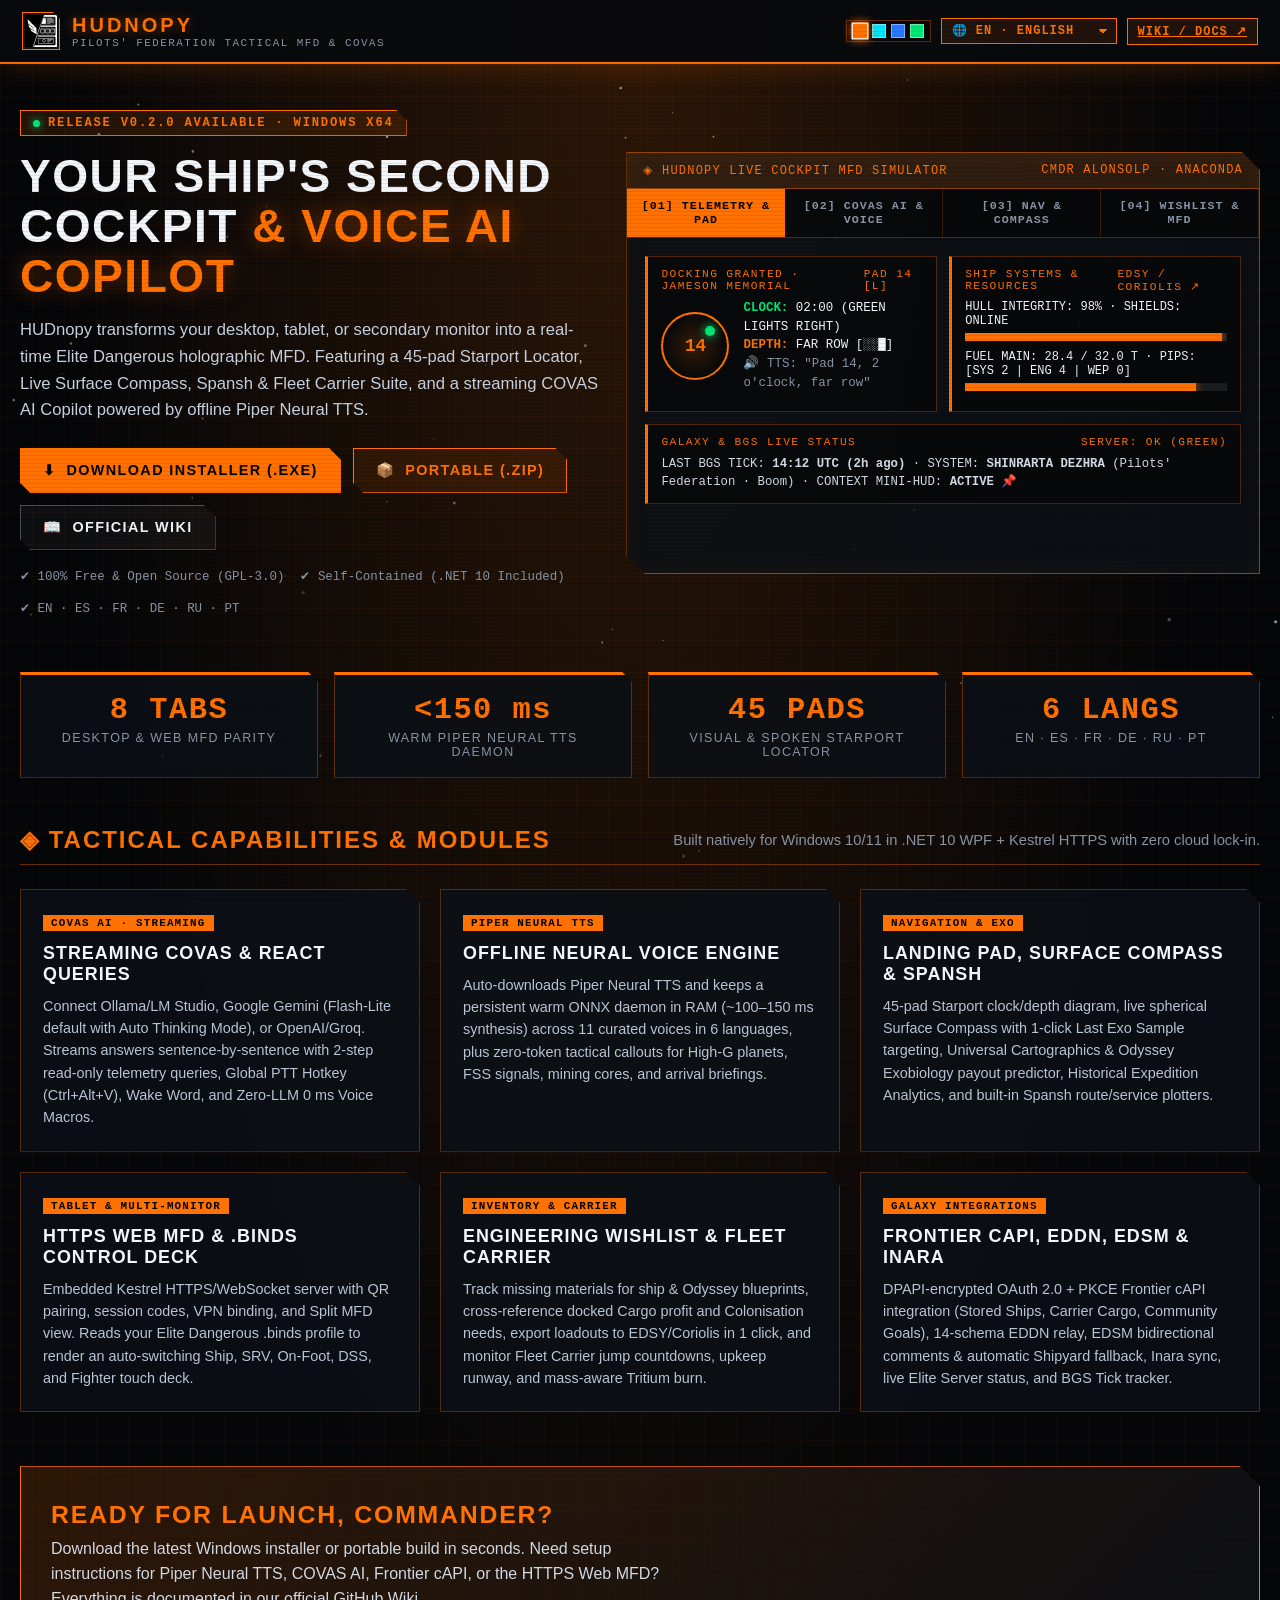
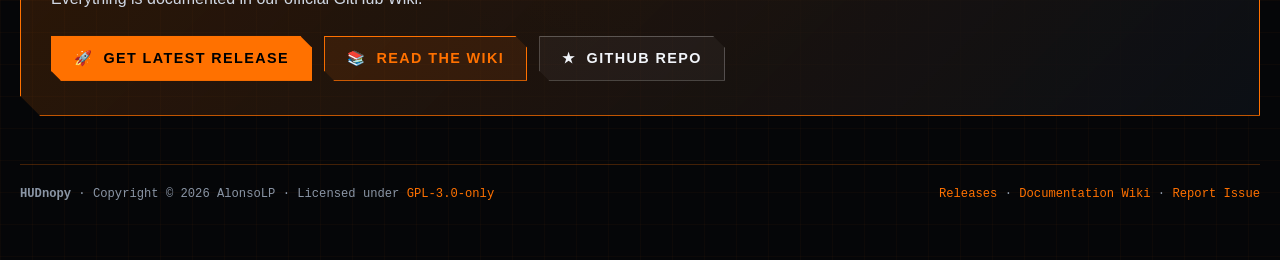
==== commit a0a56d5a: "updated web" ====
--- a/docs/index.html
+++ b/docs/index.html
@@ -133,29 +133,6 @@
       display: block;
     }
 
-    .hud-ticker {
-      display: flex;
-      flex-wrap: wrap;
-      gap: 16px;
-      align-items: center;
-      font-family: 'Consolas', monospace;
-      font-size: 0.76rem;
-      color: var(--hud-muted);
-    }
-
-    .ticker-item {
-      display: flex;
-      align-items: center;
-      gap: 6px;
-      padding: 3px 8px;
-      background: rgba(var(--hud-accent-rgb), 0.06);
-      border-left: 2px solid var(--hud-accent);
-    }
-
-    .ticker-item strong {
-      color: var(--hud-accent);
-    }
-
     .status-dot {
       width: 7px;
       height: 7px;
@@ -756,13 +733,6 @@
         <span class="brand-sub">PILOTS' FEDERATION TACTICAL MFD &amp; COVAS</span>
       </div>
     </a>
-
-    <div class="hud-ticker">
-      <div class="ticker-item"><span class="status-dot"></span> <strong>TELEMETRY:</strong> LIVE</div>
-      <div class="ticker-item"><strong>PAD:</strong> 14 [02:00 FAR · L]</div>
-      <div class="ticker-item"><strong>COVAS:</strong> SSE STREAM + PIPER</div>
-      <div class="ticker-item"><strong>MFD:</strong> HTTPS / QR</div>
-    </div>
 
     <div class="nav-controls">
       <div class="theme-swatches" title="Test Live HUD Cockpit Color Themes">
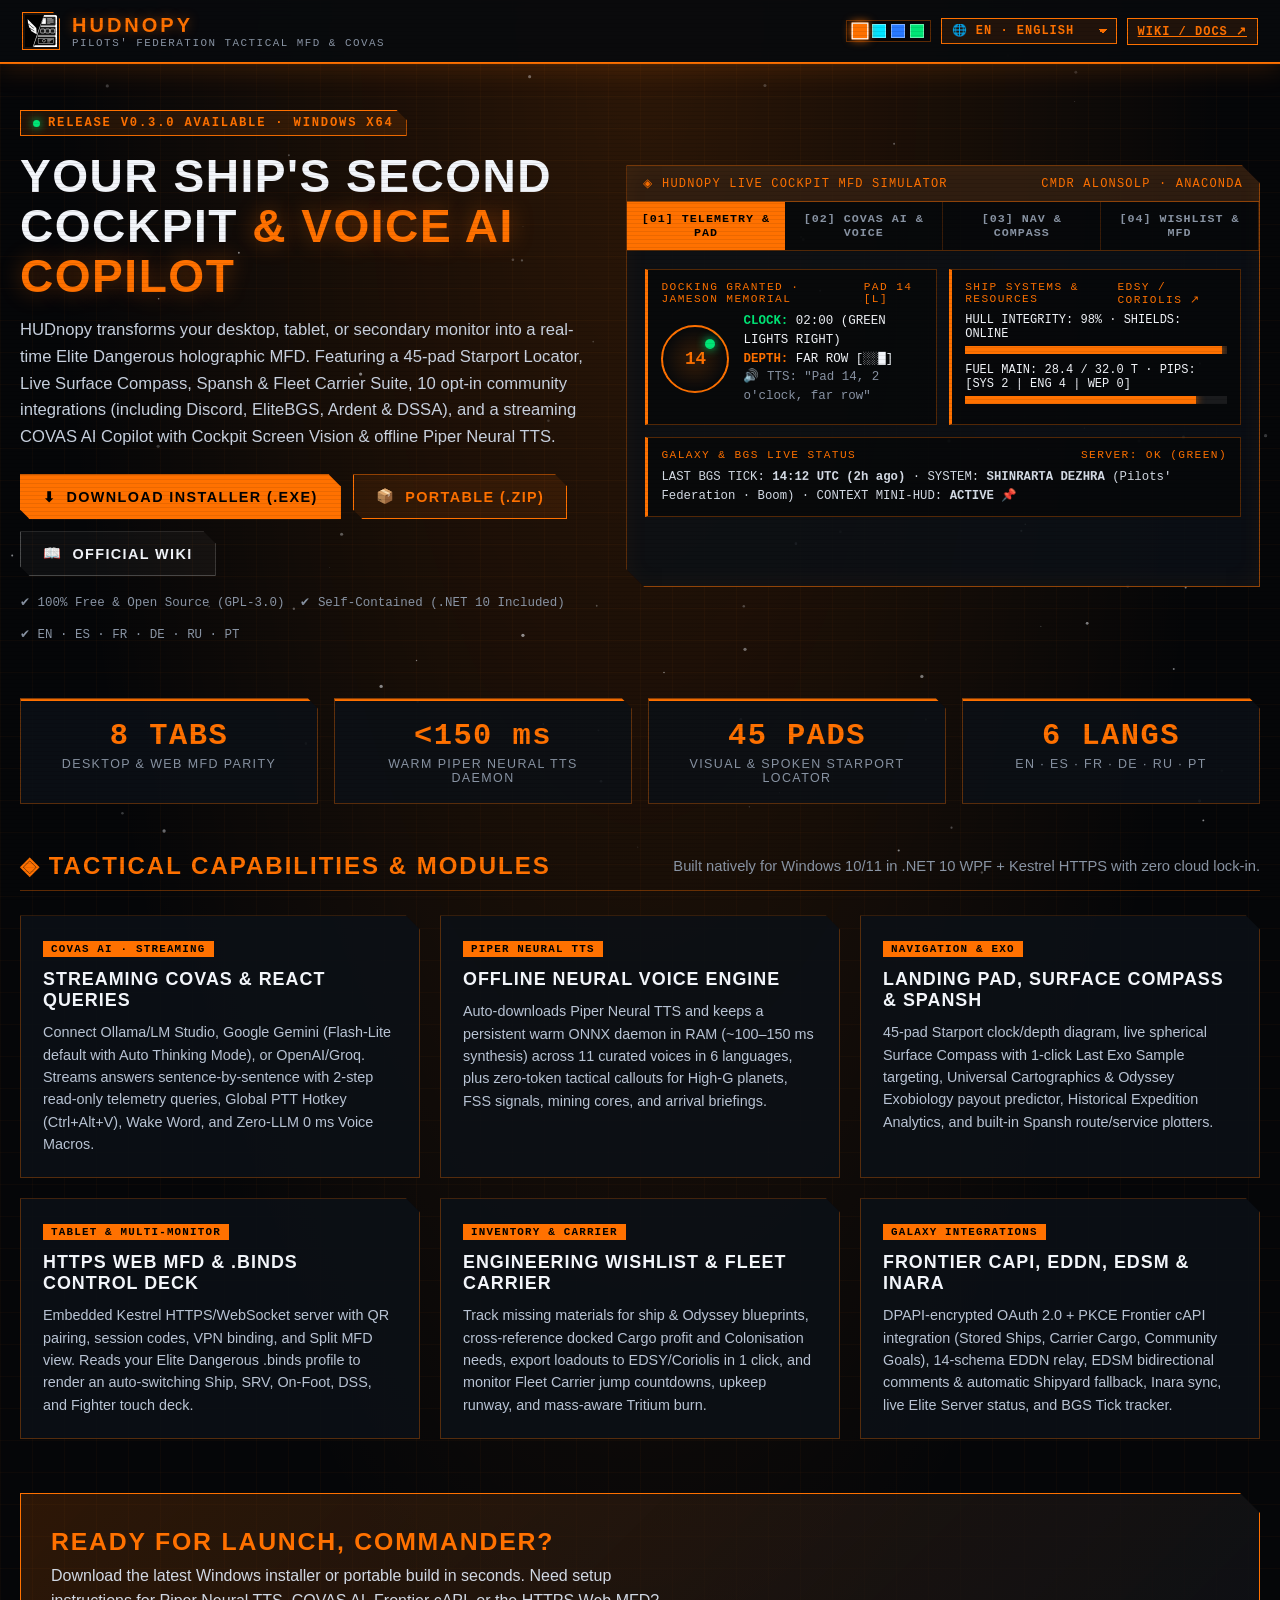
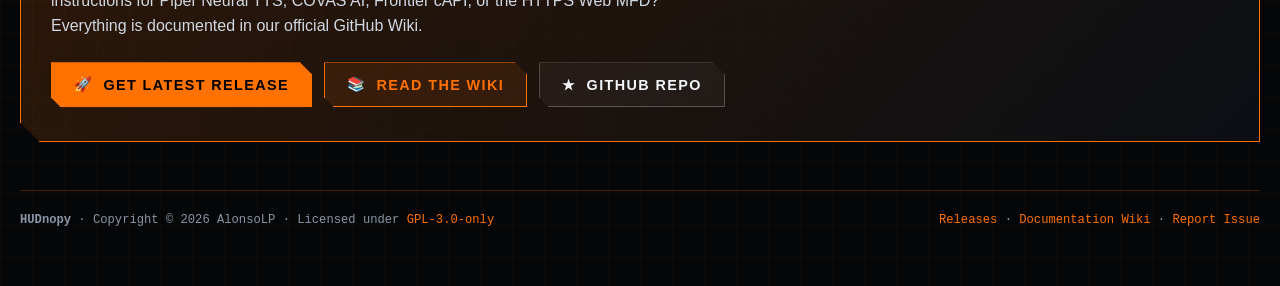
==== commit 03ea5486: "v0.3.0" ====
--- a/docs/index.html
+++ b/docs/index.html
@@ -759,20 +759,20 @@
       <div>
         <div class="eyebrow">
           <span class="status-dot"></span>
-          <span id="releaseBadgeText">RELEASE v0.2.0 AVAILABLE · WINDOWS x64</span>
+          <span id="releaseBadgeText">RELEASE v0.3.0 AVAILABLE · WINDOWS x64</span>
         </div>
         <h1 data-i18n="heroTitle">
           YOUR SHIP'S SECOND COCKPIT <span>&amp; VOICE AI COPILOT</span>
         </h1>
         <p class="hero-lead" data-i18n="heroLead">
-          HUDnopy transforms your desktop, tablet, or secondary monitor into a real-time Elite Dangerous holographic MFD. Featuring a 45-pad Starport Locator, Live Surface Compass, Spansh &amp; Fleet Carrier Suite, and a streaming COVAS AI Copilot powered by offline Piper Neural TTS.
+          HUDnopy transforms your desktop, tablet, or secondary monitor into a real-time Elite Dangerous holographic MFD. Featuring a 45-pad Starport Locator, Live Surface Compass, Spansh &amp; Fleet Carrier Suite, 10 opt-in community integrations (including Discord, EliteBGS, Ardent &amp; DSSA), and a streaming COVAS AI Copilot with Cockpit Screen Vision &amp; offline Piper Neural TTS.
         </p>
 
         <div class="cta-grid">
-          <a id="btnDownloadSetup" href="https://github.com/AlonsoLP/HUDnopy/releases/latest/download/HUDnopy-v0.2.0-Setup.exe" class="btn-hud btn-primary">
+          <a id="btnDownloadSetup" href="https://github.com/AlonsoLP/HUDnopy/releases/latest/download/HUDnopy-v0.3.0-Setup.exe" class="btn-hud btn-primary">
             <span>⬇</span> <span data-i18n="btnInstaller">DOWNLOAD INSTALLER (.EXE)</span>
           </a>
-          <a id="btnDownloadZip" href="https://github.com/AlonsoLP/HUDnopy/releases/latest/download/HUDnopy-v0.2.0-win-x64-portable.zip" class="btn-hud btn-secondary">
+          <a id="btnDownloadZip" href="https://github.com/AlonsoLP/HUDnopy/releases/latest/download/HUDnopy-v0.3.0-win-x64-portable.zip" class="btn-hud btn-secondary">
             <span>📦</span> <span data-i18n="btnPortable">PORTABLE (.ZIP)</span>
           </a>
           <a href="https://github.com/AlonsoLP/HUDnopy/wiki" target="_blank" rel="noopener" class="btn-hud btn-ghost">
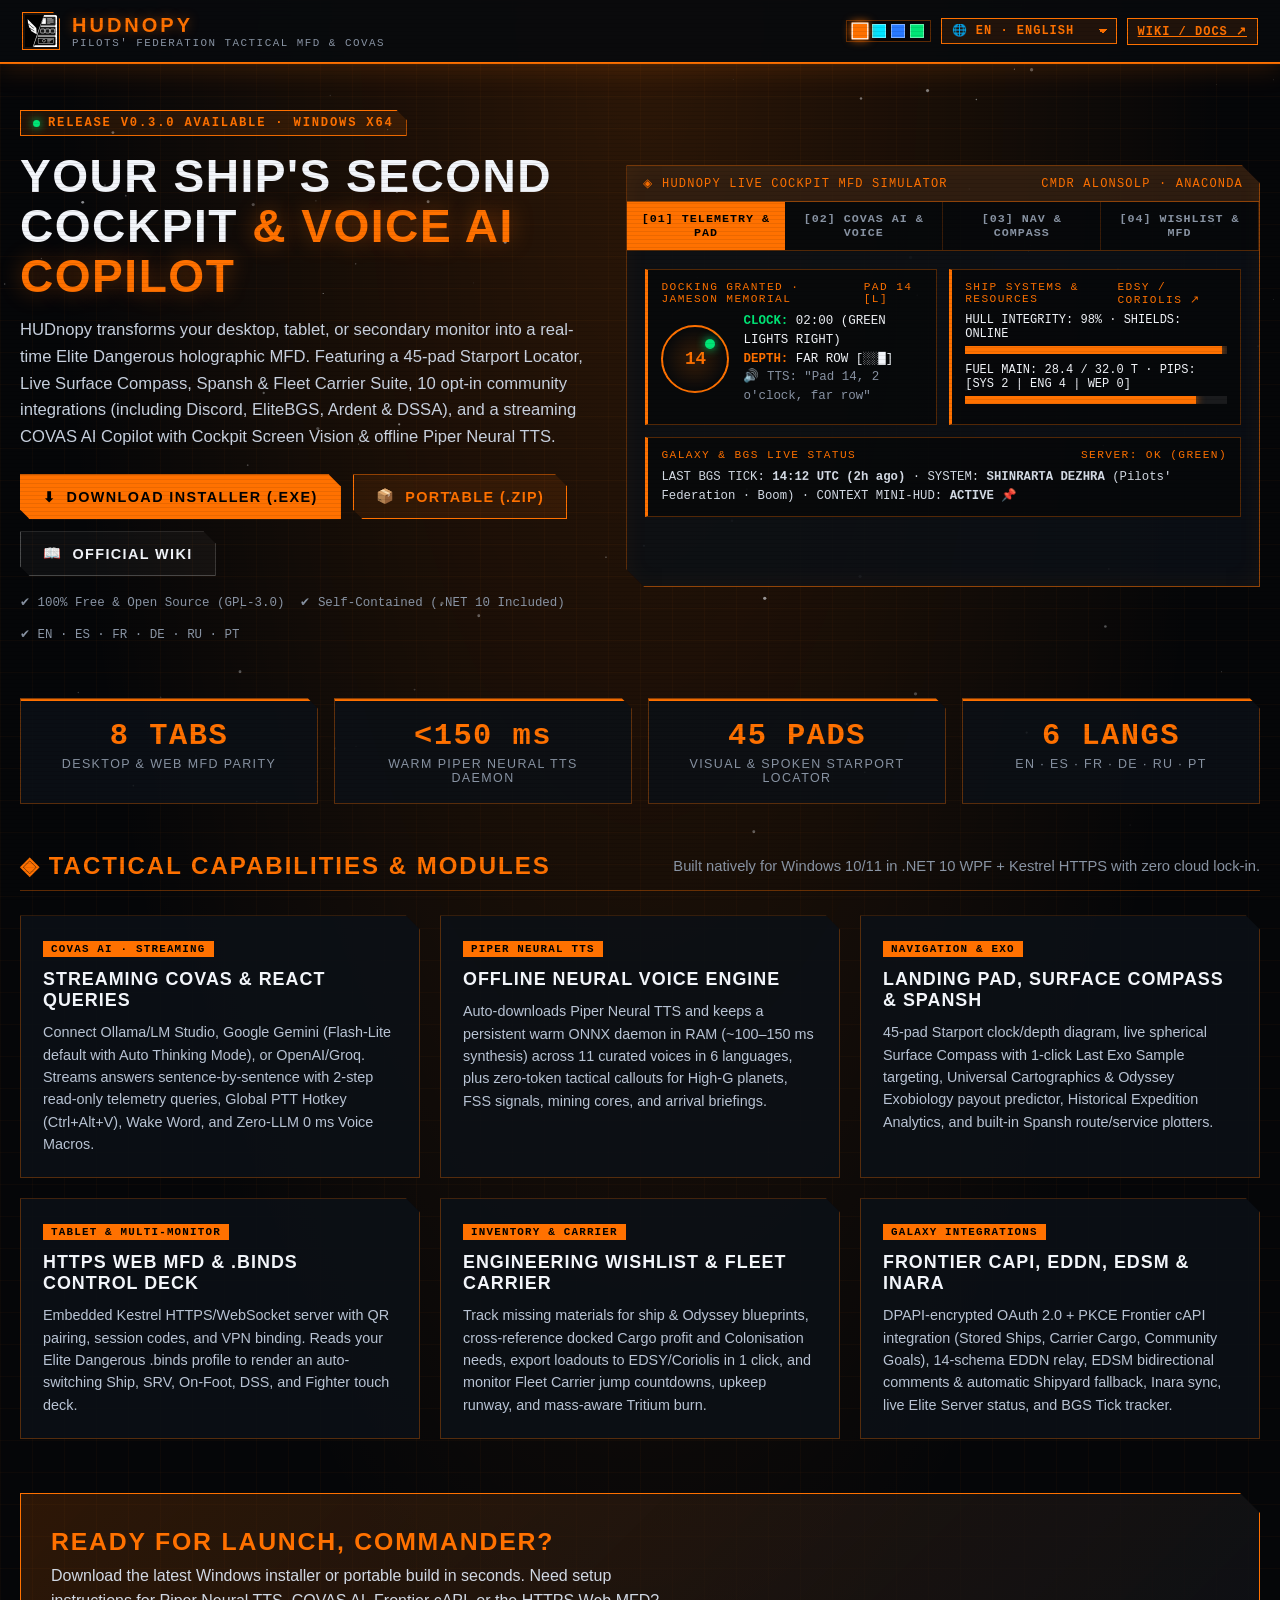
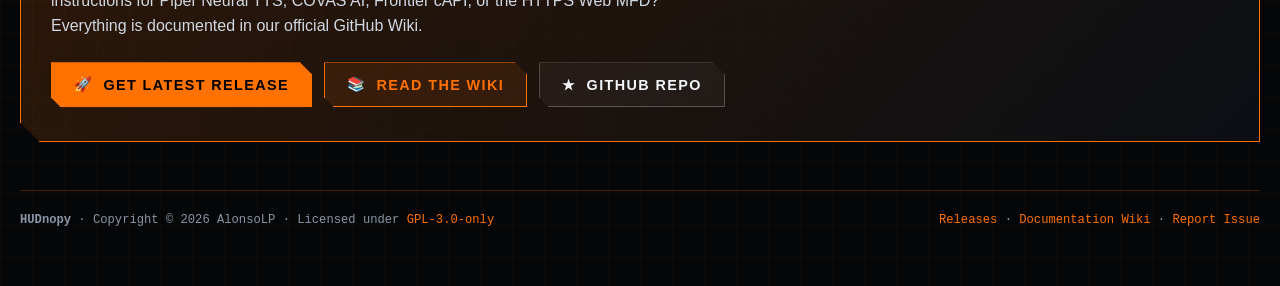
==== commit dc0e2082: "v0.4.0" ====
--- a/docs/index.html
+++ b/docs/index.html
@@ -882,7 +882,7 @@
             </tbody>
           </table>
           <div class="mfd-box" style="margin-top:12px">
-            <div class="mfd-box-title"><span>HTTPS WEB MFD &amp; .BINDS CONTROL DECK</span><span>SPLIT MFD ⊞</span></div>
+            <div class="mfd-box-title"><span>HTTPS WEB MFD &amp; .BINDS CONTROL DECK</span><span>LIVE SYNC ●</span></div>
             <div style="font-size:0.76rem">Pair any tablet or phone via instant QR code over HTTPS with auto-context Ship / SRV / On-Foot / DSS / SLF control deck buttons.</div>
           </div>
         </div>
@@ -944,7 +944,7 @@
         <span class="feature-tag">TABLET &amp; MULTI-MONITOR</span>
         <h3 data-i18n="f4Title">HTTPS Web MFD &amp; .Binds Control Deck</h3>
         <p data-i18n="f4Desc">
-          Embedded Kestrel HTTPS/WebSocket server with QR pairing, session codes, VPN binding, and Split MFD view. Reads your Elite Dangerous .binds profile to render an auto-switching Ship, SRV, On-Foot, DSS, and Fighter touch deck.
+          Embedded Kestrel HTTPS/WebSocket server with QR pairing, session codes, and VPN binding. Reads your Elite Dangerous .binds profile to render an auto-switching Ship, SRV, On-Foot, DSS, and Fighter touch deck.
         </p>
       </article>
 
@@ -1039,7 +1039,7 @@
         f3Title: "Landing Pad, Surface Compass & Spansh",
         f3Desc: "45-pad Starport clock/depth diagram, live spherical Surface Compass with 1-click Last Exo Sample targeting, Universal Cartographics & Odyssey Exobiology payout predictor, Historical Expedition Analytics, and built-in Spansh route/service plotters.",
         f4Title: "HTTPS Web MFD & .Binds Control Deck",
-        f4Desc: "Embedded Kestrel HTTPS/WebSocket server with QR pairing, session codes, VPN binding, and Split MFD view. Reads your Elite Dangerous .binds profile to render an auto-switching Ship, SRV, On-Foot, DSS, and Fighter touch deck.",
+        f4Desc: "Embedded Kestrel HTTPS/WebSocket server with QR pairing, session codes, and VPN binding. Reads your Elite Dangerous .binds profile to render an auto-switching Ship, SRV, On-Foot, DSS, and Fighter touch deck.",
         f5Title: "Engineering Wishlist & Fleet Carrier",
         f5Desc: "Track missing materials for ship & Odyssey blueprints, cross-reference docked Cargo profit and Colonisation needs, export loadouts to EDSY/Coriolis in 1 click, and monitor Fleet Carrier jump countdowns, upkeep runway, and mass-aware Tritium burn.",
         f6Title: "Frontier cAPI, EDDN, EDSM & Inara",
@@ -1069,7 +1069,7 @@
         f3Title: "Pistas, Brújula Planetaria y Spansh",
         f3Desc: "Diagrama horario de 45 pistas de aterrizaje, brújula esférica en vivo con fijación de última muestra exobiológica, predictor de pagos de Cartografía y Exobiología Odyssey, analítica histórica de expedición y rutas Spansh integradas.",
         f4Title: "Web MFD HTTPS y Deck de Controles .Binds",
-        f4Desc: "Servidor Kestrel HTTPS/WebSocket integrado con emparejamiento QR, códigos de sesión, interfaz VPN y modo Split MFD. Lee tu perfil .binds para mostrar una botonera táctil que cambia sola entre Nave, SRV, A Pie, DSS y Caza.",
+        f4Desc: "Servidor Kestrel HTTPS/WebSocket integrado con emparejamiento QR, códigos de sesión e interfaz VPN. Lee tu perfil .binds para mostrar una botonera táctil que cambia sola entre Nave, SRV, A Pie, DSS y Caza.",
         f5Title: "Wishlist de Ingenieros y Portanaves",
         f5Desc: "Calcula materiales faltantes de planos de nave y Odyssey, cruza el beneficio de carga atracada y Colonización, exporta tu nave a EDSY/Coriolis en 1 clic y controla la cuenta atrás de salto, mantenimiento y tritio del Portanaves.",
         f6Title: "Frontier cAPI, EDDN, EDSM e Inara",
@@ -1099,7 +1099,7 @@
         f3Title: "Pistes, Boussole Planétaire & Spansh",
         f3Desc: "Diagramme horaire des 45 pistes, boussole sphérique en direct avec ciblage du dernier échantillon exobiologique, prédicteur Cartographie & Exobiologie Odyssey, analytique d'expédition et routeurs Spansh intégrés.",
         f4Title: "Web MFD HTTPS & Deck de Contrôle .Binds",
-        f4Desc: "Serveur Kestrel HTTPS/WebSocket intégré avec appairage QR, codes de session, interface VPN et vue Split MFD. Lit votre profil .binds pour afficher un panneau tactile commutant automatiquement entre Vaisseau, SRV, À Pied, DSS et Chasseur.",
+        f4Desc: "Serveur Kestrel HTTPS/WebSocket intégré avec appairage QR, codes de session et interface VPN. Lit votre profil .binds pour afficher un panneau tactile commutant automatiquement entre Vaisseau, SRV, À Pied, DSS et Chasseur.",
         f5Title: "Wishlist d'Ingénieurs & Porte-Vaisseaux",
         f5Desc: "Suivez les matériaux manquants pour vos plans vaisseau & Odyssey, croisez le profit de soute et la Colonisation, exportez vers EDSY/Coriolis en 1 clic et gérez le compte à rebours de saut, l'entretien et le tritium du Porte-vaisseaux.",
         f6Title: "Frontier cAPI, EDDN, EDSM & Inara",
@@ -1129,7 +1129,7 @@
         f3Title: "Landepad, Planetenkompass & Spansh",
         f3Desc: "45-Pad-Uhrzeit-/Tiefendiagramm, sphärischer Live-Kompass mit 1-Klick-Zielerfassung der letzten Exobiologie-Probe, Auszahlungsrechner für Kartografie & Odyssey-Exobiologie, Expeditionsanalyse und integrierte Spansh-Routenplaner.",
         f4Title: "HTTPS Web-MFD & .Binds-Steuerdeck",
-        f4Desc: "Integrierter Kestrel HTTPS/WebSocket-Server mit QR-Kopplung, Sitzungscodes, VPN-Bindung und Split-MFD-Ansicht. Liest Ihr .binds-Profil für ein automatisch umschaltendes Touch-Deck (Schiff, SRV, Zu Fuß, DSS und Jäger).",
+        f4Desc: "Integrierter Kestrel HTTPS/WebSocket-Server mit QR-Kopplung, Sitzungscodes und VPN-Bindung. Liest Ihr .binds-Profil für ein automatisch umschaltendes Touch-Deck (Schiff, SRV, Zu Fuß, DSS und Jäger).",
         f5Title: "Ingenieur-Wunschliste & Fleet Carrier",
         f5Desc: "Verfolgen Sie fehlende Materialien für Schiffs- & Odyssey-Baupläne, prüfen Sie Frachtgewinn und Kolonisationsbedarf, exportieren Sie Loadouts per 1-Klick zu EDSY/Coriolis und überwachen Sie Sprung-Countdown, Unterhalt und Tritiumbedarf Ihres Carriers.",
         f6Title: "Frontier cAPI, EDDN, EDSM & Inara",
@@ -1159,7 +1159,7 @@
         f3Title: "Площадки, планетарный компас и Spansh",
         f3Desc: "Схема 45 посадочных площадок, сферический компас с наведением на последний образец экзобиологии, прогноз выплат картографии и экзобиологии Odyssey, аналитика экспедиций и встроенные маршрутизаторы Spansh.",
         f4Title: "HTTPS Web MFD и панель управления .Binds",
-        f4Desc: "Встроенный сервер Kestrel HTTPS/WebSocket с QR-сопряжением, кодами сессии, поддержкой VPN и режимом Split MFD. Читает ваш профиль .binds и автоматически переключает панель между Кораблём, ТРП, Пешком, DSS и Истребителем.",
+        f4Desc: "Встроенный сервер Kestrel HTTPS/WebSocket с QR-сопряжением, кодами сессии и поддержкой VPN. Читает ваш профиль .binds и автоматически переключает панель между Кораблём, ТРП, Пешком, DSS и Истребителем.",
         f5Title: "Список желаемого инженеров и Авианосец",
         f5Desc: "Отслеживание недостающих материалов для чертежей корабля и Odyssey, расчёт прибыли груза и ресурсов колонизации, экспорт в EDSY/Coriolis в 1 клик, таймер прыжка, бюджет содержания и калькулятор трития авианосца.",
         f6Title: "Frontier cAPI, EDDN, EDSM и Inara",
@@ -1189,7 +1189,7 @@
         f3Title: "Plataformas, Bússola Planetária & Spansh",
         f3Desc: "Diagrama horário de 45 plataformas de pouso, bússola esférica ao vivo com marcação da última amostra exobiológica, preditor de pagamentos de Cartografia e Exobiologia Odyssey, análise histórica de expedição e planejadores Spansh integrados.",
         f4Title: "Web MFD HTTPS & Deck de Controle .Binds",
-        f4Desc: "Servidor Kestrel HTTPS/WebSocket integrado com pareamento QR, códigos de sessão, vínculo VPN e modo Split MFD. Lê seu perfil .binds para exibir um painel tátil com troca automática entre Nave, SRV, A Pé, DSS e Caça.",
+        f4Desc: "Servidor Kestrel HTTPS/WebSocket integrado com pareamento QR, códigos de sessão e vínculo VPN. Lê seu perfil .binds para exibir um painel tátil com troca automática entre Nave, SRV, A Pé, DSS e Caça.",
         f5Title: "Wishlist de Engenheiros & Porta-Frotas",
         f5Desc: "Monitore materiais faltantes para projetos de nave e Odyssey, cruze o lucro de carga atracada e necessidades de Colonização, exporte para EDSY/Coriolis em 1 clique e acompanhe contagem regressiva de salto, manutenção e trítio do Porta-Frotas.",
         f6Title: "Frontier cAPI, EDDN, EDSM & Inara",
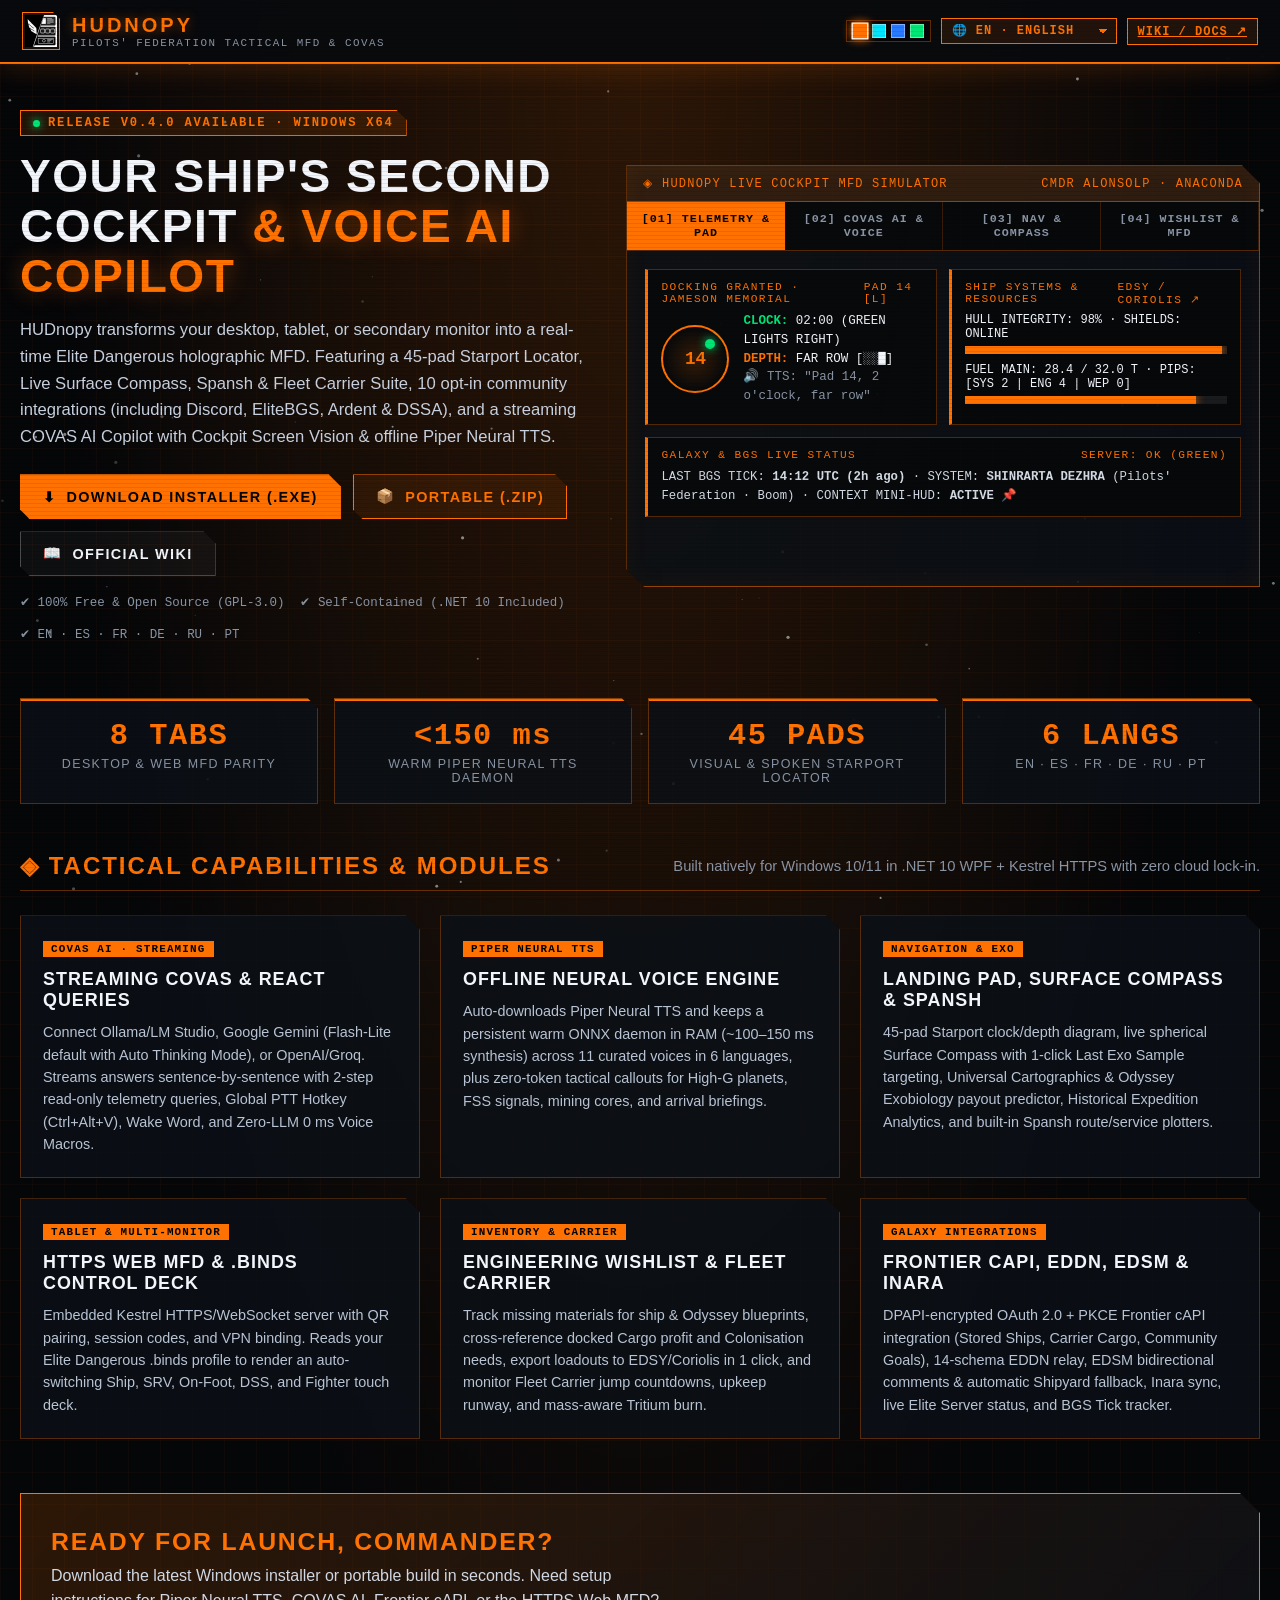
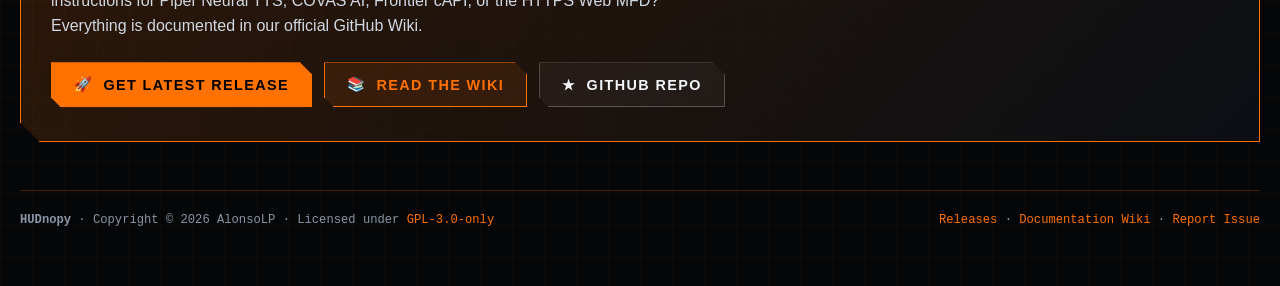
==== commit 458b83a2: "v0.4.0" ====
--- a/docs/index.html
+++ b/docs/index.html
@@ -7,719 +7,7 @@
   <meta name="description" content="Open-source Desktop Telemetry HUD, HTTPS Web MFD, Fleet Carrier Manager, Spansh Assistant, and Streaming COVAS AI Copilot with Offline Piper Neural TTS for Elite Dangerous." />
   <meta name="theme-color" content="#FF7100" />
   <link rel="icon" type="image/png" href="HUDnopy.png" />
-  <style>
-    :root {
-      --hud-accent: #FF7100;
-      --hud-accent-rgb: 255, 113, 0;
-      --hud-secondary: #FFB300;
-      --hud-bg: #050608;
-      --hud-panel: rgba(12, 16, 22, 0.88);
-      --hud-panel-solid: #0C1016;
-      --hud-panel-alt: rgba(18, 24, 34, 0.92);
-      --hud-text: #F2F5FA;
-      --hud-muted: #8A95A5;
-      --hud-ok: #00E676;
-      --hud-warn: #FFB300;
-      --hud-danger: #FF2E4C;
-      --hud-cyan: #00E5FF;
-    }
-
-    * {
-      box-sizing: border-box;
-      margin: 0;
-      padding: 0;
-    }
-
-    html {
-      scroll-behavior: smooth;
-      background-color: var(--hud-bg);
-      color: var(--hud-text);
-      font-family: 'Segoe UI', 'Bahnschrift', 'Eurostile', 'Consolas', sans-serif;
-    }
-
-    body {
-      min-height: 100vh;
-      overflow-x: hidden;
-      background-color: var(--hud-bg);
-      background-image:
-        radial-gradient(ellipse at 50% 0%, rgba(var(--hud-accent-rgb), 0.16), transparent 65%),
-        linear-gradient(rgba(var(--hud-accent-rgb), 0.03) 1px, transparent 1px),
-        linear-gradient(90deg, rgba(var(--hud-accent-rgb), 0.03) 1px, transparent 1px);
-      background-size: 100% 100%, 32px 32px, 32px 32px;
-      position: relative;
-    }
-
-    /* Subtle Cockpit Scanline Overlay */
-    body::after {
-      content: "";
-      position: fixed;
-      inset: 0;
-      pointer-events: none;
-      background: repeating-linear-gradient(
-        to bottom,
-        transparent 0px,
-        transparent 3px,
-        rgba(0, 0, 0, 0.16) 4px
-      );
-      z-index: 999;
-    }
-
-    #starfield {
-      position: fixed;
-      inset: 0;
-      width: 100%;
-      height: 100%;
-      pointer-events: none;
-      z-index: 0;
-      opacity: 0.65;
-    }
-
-    .cockpit-wrapper {
-      position: relative;
-      z-index: 1;
-      max-width: 1340px;
-      margin: 0 auto;
-      padding: 0 20px 60px;
-    }
-
-    /* Top Cockpit Telemetry Bar */
-    .top-bar {
-      position: sticky;
-      top: 0;
-      z-index: 50;
-      display: flex;
-      flex-wrap: wrap;
-      align-items: center;
-      justify-content: space-between;
-      gap: 14px;
-      padding: 12px 22px;
-      background: rgba(8, 10, 14, 0.92);
-      backdrop-filter: blur(10px);
-      border-bottom: 2px solid var(--hud-accent);
-      box-shadow: 0 4px 28px rgba(var(--hud-accent-rgb), 0.18);
-    }
-
-    .brand {
-      display: flex;
-      align-items: center;
-      gap: 12px;
-      text-decoration: none;
-      color: var(--hud-text);
-    }
-
-    .brand img {
-      width: 38px;
-      height: 38px;
-      border: 1px solid var(--hud-accent);
-      padding: 2px;
-      background: rgba(var(--hud-accent-rgb), 0.08);
-      clip-path: polygon(0 0, calc(100% - 7px) 0, 100% 7px, 100% 100%, 0 100%);
-    }
-
-    .brand-title {
-      font-size: 1.25rem;
-      font-weight: 900;
-      letter-spacing: 3px;
-      color: var(--hud-accent);
-      text-transform: uppercase;
-      text-shadow: 0 0 12px rgba(var(--hud-accent-rgb), 0.45);
-    }
-
-    .brand-sub {
-      font-family: 'Consolas', monospace;
-      font-size: 0.68rem;
-      color: var(--hud-muted);
-      letter-spacing: 1.5px;
-      display: block;
-    }
-
-    .status-dot {
-      width: 7px;
-      height: 7px;
-      border-radius: 50%;
-      background: var(--hud-ok);
-      box-shadow: 0 0 8px var(--hud-ok);
-      display: inline-block;
-    }
-
-    .nav-controls {
-      display: flex;
-      align-items: center;
-      gap: 10px;
-      flex-wrap: wrap;
-    }
-
-    .theme-swatches {
-      display: flex;
-      align-items: center;
-      gap: 5px;
-      padding: 3px 6px;
-      border: 1px solid rgba(var(--hud-accent-rgb), 0.35);
-      background: rgba(0, 0, 0, 0.4);
-    }
-
-    .swatch {
-      width: 14px;
-      height: 14px;
-      border: 1px solid rgba(255,255,255,0.4);
-      cursor: pointer;
-      transition: transform 0.15s ease;
-    }
-
-    .swatch:hover, .swatch.active {
-      transform: scale(1.2);
-      border-color: #fff;
-      box-shadow: 0 0 8px currentColor;
-    }
-
-    .lang-btn, .lang-select {
-      background: rgba(var(--hud-accent-rgb), 0.1);
-      color: var(--hud-accent);
-      border: 1px solid var(--hud-accent);
-      padding: 5px 10px;
-      font-family: 'Consolas', monospace;
-      font-size: 0.75rem;
-      font-weight: 700;
-      cursor: pointer;
-      letter-spacing: 1px;
-      text-transform: uppercase;
-      transition: all 0.15s ease;
-      outline: none;
-    }
-
-    .lang-select {
-      appearance: none;
-      -webkit-appearance: none;
-      padding-right: 24px;
-      background-image: linear-gradient(45deg, transparent 50%, var(--hud-accent) 50%),
-                        linear-gradient(135deg, var(--hud-accent) 50%, transparent 50%);
-      background-position: calc(100% - 13px) 52%, calc(100% - 8px) 52%;
-      background-size: 5px 5px, 5px 5px;
-      background-repeat: no-repeat;
-    }
-
-    .lang-select option {
-      background-color: #0C1016;
-      color: var(--hud-text);
-      font-family: 'Consolas', monospace;
-    }
-
-    .lang-btn:hover, .lang-btn.active, .lang-select:hover, .lang-select:focus {
-      background-color: rgba(var(--hud-accent-rgb), 0.22);
-      box-shadow: 0 0 10px rgba(var(--hud-accent-rgb), 0.35);
-    }
-
-    /* Hero Section */
-    .hero {
-      padding: 46px 0 34px;
-      display: grid;
-      grid-template-columns: 1.05fr 1.15fr;
-      gap: 28px;
-      align-items: center;
-    }
-
-    @media (max-width: 1024px) {
-      .hero {
-        grid-template-columns: 1fr;
-      }
-      .hud-ticker {
-        display: none;
-      }
-    }
-
-    .eyebrow {
-      display: inline-flex;
-      align-items: center;
-      gap: 8px;
-      padding: 5px 12px;
-      background: rgba(var(--hud-accent-rgb), 0.12);
-      border: 1px solid var(--hud-accent);
-      color: var(--hud-accent);
-      font-family: 'Consolas', monospace;
-      font-size: 0.76rem;
-      font-weight: 700;
-      letter-spacing: 1.8px;
-      text-transform: uppercase;
-      margin-bottom: 16px;
-      clip-path: polygon(0 0, calc(100% - 10px) 0, 100% 10px, 100% 100%, 0 100%);
-    }
-
-    .hero h1 {
-      font-size: clamp(2rem, 3.6vw, 3.1rem);
-      font-weight: 900;
-      line-height: 1.08;
-      letter-spacing: 1.5px;
-      text-transform: uppercase;
-      margin-bottom: 16px;
-    }
-
-    .hero h1 span {
-      color: var(--hud-accent);
-      text-shadow: 0 0 22px rgba(var(--hud-accent-rgb), 0.4);
-    }
-
-    .hero-lead {
-      font-size: 1.04rem;
-      line-height: 1.6;
-      color: #C9D2E0;
-      margin-bottom: 24px;
-    }
-
-    .cta-grid {
-      display: flex;
-      flex-wrap: wrap;
-      gap: 12px;
-      margin-bottom: 18px;
-    }
-
-    .btn-hud {
-      display: inline-flex;
-      align-items: center;
-      gap: 10px;
-      padding: 13px 22px;
-      font-size: 0.9rem;
-      font-weight: 800;
-      letter-spacing: 1.4px;
-      text-transform: uppercase;
-      text-decoration: none;
-      cursor: pointer;
-      transition: all 0.18s ease;
-      clip-path: polygon(0 0, calc(100% - 12px) 0, 100% 12px, 100% 100%, 10px 100%, 0 calc(100% - 10px));
-    }
-
-    .btn-primary {
-      background: var(--hud-accent);
-      color: #000;
-      border: 1px solid var(--hud-accent);
-      box-shadow: 0 0 20px rgba(var(--hud-accent-rgb), 0.35);
-    }
-
-    .btn-primary:hover {
-      background: var(--hud-secondary);
-      border-color: var(--hud-secondary);
-      transform: translateY(-2px);
-      box-shadow: 0 0 28px rgba(var(--hud-accent-rgb), 0.6);
-    }
-
-    .btn-secondary {
-      background: rgba(var(--hud-accent-rgb), 0.1);
-      color: var(--hud-accent);
-      border: 1px solid var(--hud-accent);
-    }
-
-    .btn-secondary:hover {
-      background: rgba(var(--hud-accent-rgb), 0.24);
-      transform: translateY(-2px);
-    }
-
-    .btn-ghost {
-      background: rgba(255, 255, 255, 0.04);
-      color: var(--hud-text);
-      border: 1px solid rgba(255, 255, 255, 0.25);
-    }
-
-    .btn-ghost:hover {
-      border-color: var(--hud-accent);
-      color: var(--hud-accent);
-    }
-
-    .release-meta {
-      font-family: 'Consolas', monospace;
-      font-size: 0.78rem;
-      color: var(--hud-muted);
-      display: flex;
-      flex-wrap: wrap;
-      gap: 16px;
-    }
-
-    .release-meta span {
-      display: inline-flex;
-      align-items: center;
-      gap: 6px;
-    }
-
-    /* Interactive Cockpit MFD Simulator */
-    .mfd-frame {
-      background: var(--hud-panel);
-      border: 1px solid rgba(var(--hud-accent-rgb), 0.55);
-      box-shadow:
-        0 0 35px rgba(var(--hud-accent-rgb), 0.14),
-        inset 0 0 24px rgba(var(--hud-accent-rgb), 0.06);
-      clip-path: polygon(0 0, calc(100% - 18px) 0, 100% 18px, 100% 100%, 18px 100%, 0 calc(100% - 18px));
-      overflow: hidden;
-    }
-
-    .mfd-header {
-      display: flex;
-      justify-content: space-between;
-      align-items: center;
-      padding: 10px 16px;
-      background: rgba(var(--hud-accent-rgb), 0.14);
-      border-bottom: 1px solid rgba(var(--hud-accent-rgb), 0.45);
-      font-family: 'Consolas', monospace;
-      font-size: 0.75rem;
-      letter-spacing: 1.2px;
-      color: var(--hud-accent);
-      text-transform: uppercase;
-    }
-
-    .mfd-tabs {
-      display: grid;
-      grid-template-columns: repeat(4, 1fr);
-      border-bottom: 1px solid rgba(var(--hud-accent-rgb), 0.3);
-      background: rgba(0, 0, 0, 0.45);
-    }
-
-    @media (max-width: 640px) {
-      .mfd-tabs {
-        grid-template-columns: repeat(2, 1fr);
-      }
-    }
-
-    .mfd-tab {
-      background: transparent;
-      border: none;
-      border-right: 1px solid rgba(var(--hud-accent-rgb), 0.2);
-      padding: 10px 8px;
-      color: var(--hud-muted);
-      font-family: 'Consolas', monospace;
-      font-size: 0.73rem;
-      font-weight: 700;
-      letter-spacing: 1px;
-      text-transform: uppercase;
-      cursor: pointer;
-      transition: all 0.15s ease;
-    }
-
-    .mfd-tab:hover {
-      color: var(--hud-text);
-      background: rgba(var(--hud-accent-rgb), 0.08);
-    }
-
-    .mfd-tab.active {
-      background: var(--hud-accent);
-      color: #000;
-    }
-
-    .mfd-screen {
-      padding: 18px;
-      min-height: 335px;
-      display: none;
-      font-family: 'Consolas', monospace;
-    }
-
-    .mfd-screen.active {
-      display: block;
-    }
-
-    .mfd-row {
-      display: grid;
-      grid-template-columns: 1fr 1fr;
-      gap: 12px;
-      margin-bottom: 12px;
-    }
-
-    @media (max-width: 580px) {
-      .mfd-row {
-        grid-template-columns: 1fr;
-      }
-    }
-
-    .mfd-box {
-      background: rgba(0, 0, 0, 0.45);
-      border: 1px solid rgba(var(--hud-accent-rgb), 0.3);
-      border-left: 3px solid var(--hud-accent);
-      padding: 11px 13px;
-    }
-
-    .mfd-box-title {
-      font-size: 0.7rem;
-      color: var(--hud-accent);
-      letter-spacing: 1.4px;
-      text-transform: uppercase;
-      margin-bottom: 7px;
-      display: flex;
-      justify-content: space-between;
-    }
-
-    .hud-bar {
-      height: 8px;
-      background: rgba(255, 255, 255, 0.08);
-      margin: 5px 0 9px;
-      overflow: hidden;
-    }
-
-    .hud-bar-fill {
-      height: 100%;
-      background: var(--hud-accent);
-      box-shadow: 0 0 10px var(--hud-accent);
-    }
-
-    .pad-radar {
-      display: flex;
-      align-items: center;
-      gap: 14px;
-    }
-
-    .pad-circle {
-      width: 68px;
-      height: 68px;
-      border-radius: 50%;
-      border: 2px solid var(--hud-accent);
-      position: relative;
-      display: flex;
-      align-items: center;
-      justify-content: center;
-      background: radial-gradient(circle, rgba(var(--hud-accent-rgb), 0.18), transparent 70%);
-      flex-shrink: 0;
-    }
-
-    .pad-dot {
-      position: absolute;
-      top: 12px;
-      right: 12px;
-      width: 10px;
-      height: 10px;
-      border-radius: 50%;
-      background: var(--hud-ok);
-      box-shadow: 0 0 10px var(--hud-ok);
-    }
-
-    .covas-chat {
-      display: flex;
-      flex-direction: column;
-      gap: 9px;
-      font-size: 0.8rem;
-      line-height: 1.45;
-    }
-
-    .chat-line {
-      padding: 8px 11px;
-      background: rgba(0, 0, 0, 0.5);
-      border-left: 3px solid var(--hud-muted);
-    }
-
-    .chat-line.covas {
-      border-left-color: var(--hud-accent);
-      background: rgba(var(--hud-accent-rgb), 0.08);
-    }
-
-    .chat-line.macro {
-      border-left-color: var(--hud-ok);
-      color: var(--hud-ok);
-    }
-
-    .compass-tape {
-      text-align: center;
-      padding: 9px;
-      background: rgba(var(--hud-accent-rgb), 0.1);
-      border: 1px dashed var(--hud-accent);
-      color: var(--hud-accent);
-      font-weight: 700;
-      letter-spacing: 2px;
-      margin-bottom: 11px;
-      font-size: 0.82rem;
-    }
-
-    .mini-table {
-      width: 100%;
-      border-collapse: collapse;
-      font-size: 0.76rem;
-    }
-
-    .mini-table th {
-      text-align: left;
-      color: var(--hud-accent);
-      border-bottom: 1px solid rgba(var(--hud-accent-rgb), 0.35);
-      padding: 5px 6px;
-    }
-
-    .mini-table td {
-      padding: 5px 6px;
-      border-bottom: 1px solid rgba(255, 255, 255, 0.06);
-      color: #D5DCE6;
-    }
-
-    /* Metric Strip */
-    .metrics-strip {
-      display: grid;
-      grid-template-columns: repeat(4, 1fr);
-      gap: 16px;
-      margin: 22px 0 48px;
-    }
-
-    @media (max-width: 860px) {
-      .metrics-strip {
-        grid-template-columns: repeat(2, 1fr);
-      }
-    }
-
-    .metric-card {
-      background: var(--hud-panel);
-      border: 1px solid rgba(var(--hud-accent-rgb), 0.35);
-      border-top: 3px solid var(--hud-accent);
-      padding: 18px 20px;
-      text-align: center;
-      clip-path: polygon(0 0, calc(100% - 10px) 0, 100% 10px, 100% 100%, 0 100%);
-    }
-
-    .metric-val {
-      font-size: 1.9rem;
-      font-weight: 900;
-      color: var(--hud-accent);
-      letter-spacing: 1.5px;
-      font-family: 'Consolas', monospace;
-    }
-
-    .metric-label {
-      font-size: 0.78rem;
-      text-transform: uppercase;
-      letter-spacing: 1.4px;
-      color: var(--hud-muted);
-      margin-top: 4px;
-    }
-
-    /* Section Headers */
-    .section-head {
-      display: flex;
-      align-items: center;
-      justify-content: space-between;
-      flex-wrap: wrap;
-      gap: 12px;
-      margin-bottom: 24px;
-      padding-bottom: 10px;
-      border-bottom: 1px solid rgba(var(--hud-accent-rgb), 0.35);
-    }
-
-    .section-head h2 {
-      font-size: 1.5rem;
-      font-weight: 900;
-      letter-spacing: 2px;
-      text-transform: uppercase;
-      color: var(--hud-accent);
-      display: flex;
-      align-items: center;
-      gap: 10px;
-    }
-
-    .section-head p {
-      color: var(--hud-muted);
-      font-size: 0.92rem;
-    }
-
-    /* Feature Cards Grid */
-    .features-grid {
-      display: grid;
-      grid-template-columns: repeat(3, 1fr);
-      gap: 20px;
-      margin-bottom: 54px;
-    }
-
-    @media (max-width: 980px) {
-      .features-grid {
-        grid-template-columns: repeat(2, 1fr);
-      }
-    }
-
-    @media (max-width: 640px) {
-      .features-grid {
-        grid-template-columns: 1fr;
-      }
-    }
-
-    .feature-card {
-      background: var(--hud-panel);
-      border: 1px solid rgba(var(--hud-accent-rgb), 0.3);
-      padding: 22px;
-      position: relative;
-      transition: all 0.2s ease;
-      clip-path: polygon(0 0, calc(100% - 14px) 0, 100% 14px, 100% 100%, 0 100%);
-    }
-
-    .feature-card:hover {
-      border-color: var(--hud-accent);
-      transform: translateY(-3px);
-      box-shadow: 0 8px 26px rgba(var(--hud-accent-rgb), 0.16);
-    }
-
-    .feature-tag {
-      font-family: 'Consolas', monospace;
-      font-size: 0.68rem;
-      color: #000;
-      background: var(--hud-accent);
-      font-weight: 800;
-      padding: 2px 8px;
-      letter-spacing: 1.2px;
-      text-transform: uppercase;
-      display: inline-block;
-      margin-bottom: 12px;
-    }
-
-    .feature-card h3 {
-      font-size: 1.12rem;
-      font-weight: 800;
-      letter-spacing: 1px;
-      text-transform: uppercase;
-      margin-bottom: 10px;
-      color: var(--hud-text);
-    }
-
-    .feature-card p {
-      font-size: 0.9rem;
-      line-height: 1.55;
-      color: #B8C3D4;
-    }
-
-    /* Wiki & Download Banner */
-    .bottom-cta {
-      background: linear-gradient(135deg, rgba(var(--hud-accent-rgb), 0.16), rgba(12, 16, 22, 0.95));
-      border: 1px solid var(--hud-accent);
-      padding: 34px 30px;
-      display: flex;
-      flex-wrap: wrap;
-      align-items: center;
-      justify-content: space-between;
-      gap: 24px;
-      clip-path: polygon(0 0, calc(100% - 20px) 0, 100% 20px, 100% 100%, 20px 100%, 0 calc(100% - 20px));
-    }
-
-    .bottom-cta h2 {
-      font-size: 1.55rem;
-      font-weight: 900;
-      letter-spacing: 1.8px;
-      text-transform: uppercase;
-      color: var(--hud-accent);
-      margin-bottom: 8px;
-    }
-
-    .bottom-cta p {
-      color: #D0D8E4;
-      max-width: 640px;
-      line-height: 1.55;
-    }
-
-    footer {
-      margin-top: 48px;
-      padding-top: 22px;
-      border-top: 1px solid rgba(var(--hud-accent-rgb), 0.25);
-      display: flex;
-      flex-wrap: wrap;
-      justify-content: space-between;
-      gap: 14px;
-      font-family: 'Consolas', monospace;
-      font-size: 0.76rem;
-      color: var(--hud-muted);
-    }
-
-    footer a {
-      color: var(--hud-accent);
-      text-decoration: none;
-    }
-
-    footer a:hover {
-      text-decoration: underline;
-    }
-  </style>
+  <link rel="stylesheet" href="styles.css" />
 </head>
 <body>
   <canvas id="starfield"></canvas>
@@ -759,7 +47,7 @@
       <div>
         <div class="eyebrow">
           <span class="status-dot"></span>
-          <span id="releaseBadgeText">RELEASE v0.3.0 AVAILABLE · WINDOWS x64</span>
+          <span id="releaseBadgeText">RELEASE v0.4.0 AVAILABLE · WINDOWS x64</span>
         </div>
         <h1 data-i18n="heroTitle">
           YOUR SHIP'S SECOND COCKPIT <span>&amp; VOICE AI COPILOT</span>
@@ -769,10 +57,10 @@
         </p>
 
         <div class="cta-grid">
-          <a id="btnDownloadSetup" href="https://github.com/AlonsoLP/HUDnopy/releases/latest/download/HUDnopy-v0.3.0-Setup.exe" class="btn-hud btn-primary">
+          <a id="btnDownloadSetup" href="https://github.com/AlonsoLP/HUDnopy/releases/latest/download/HUDnopy-v0.4.0-Setup.exe" class="btn-hud btn-primary">
             <span>⬇</span> <span data-i18n="btnInstaller">DOWNLOAD INSTALLER (.EXE)</span>
           </a>
-          <a id="btnDownloadZip" href="https://github.com/AlonsoLP/HUDnopy/releases/latest/download/HUDnopy-v0.3.0-win-x64-portable.zip" class="btn-hud btn-secondary">
+          <a id="btnDownloadZip" href="https://github.com/AlonsoLP/HUDnopy/releases/latest/download/HUDnopy-v0.4.0-win-x64-portable.zip" class="btn-hud btn-secondary">
             <span>📦</span> <span data-i18n="btnPortable">PORTABLE (.ZIP)</span>
           </a>
           <a href="https://github.com/AlonsoLP/HUDnopy/wiki" target="_blank" rel="noopener" class="btn-hud btn-ghost">
@@ -998,267 +286,7 @@
     </footer>
   </div>
 
-  <script>
-    // Interactive MFD Tab Switcher
-    function switchMfd(index, btn) {
-      document.querySelectorAll('.mfd-screen').forEach((el, i) => {
-        el.classList.toggle('active', i === index);
-      });
-      document.querySelectorAll('.mfd-tab').forEach(b => b.classList.remove('active'));
-      btn.classList.add('active');
-    }
-
-    // Live HUD Theme Switcher
-    function setHudTheme(hex, rgb, secondary, el) {
-      document.documentElement.style.setProperty('--hud-accent', hex);
-      document.documentElement.style.setProperty('--hud-accent-rgb', rgb);
-      document.documentElement.style.setProperty('--hud-secondary', secondary);
-      document.querySelectorAll('.swatch').forEach(s => s.classList.remove('active'));
-      el.classList.add('active');
-    }
-
-    // EN / ES Instant Localization
-    const i18n = {
-      en: {
-        navWiki: "WIKI / DOCS ↗",
-        heroTitle: "YOUR SHIP'S SECOND COCKPIT <span>&amp; VOICE AI COPILOT</span>",
-        heroLead: "HUDnopy transforms your desktop, tablet, or secondary monitor into a real-time Elite Dangerous holographic MFD. Featuring a 45-pad Starport Locator, Live Surface Compass, Spansh & Fleet Carrier Suite, and a streaming COVAS AI Copilot powered by offline Piper Neural TTS.",
-        btnInstaller: "DOWNLOAD INSTALLER (.EXE)",
-        btnPortable: "PORTABLE (.ZIP)",
-        btnWiki: "OFFICIAL WIKI",
-        metric1: "Desktop & Web MFD Parity",
-        metric2: "Warm Piper Neural TTS Daemon",
-        metric3: "Visual & Spoken Starport Locator",
-        metric4: "EN · ES · FR · DE · RU · PT",
-        featHeader: "◈ TACTICAL CAPABILITIES & MODULES",
-        featSub: "Built natively for Windows 10/11 in .NET 10 WPF + Kestrel HTTPS with zero cloud lock-in.",
-        f1Title: "Streaming COVAS & ReAct Queries",
-        f1Desc: "Connect Ollama/LM Studio, Google Gemini (Flash-Lite default with Auto Thinking Mode), or OpenAI/Groq. Streams answers sentence-by-sentence with 2-step read-only telemetry queries, Global PTT Hotkey (Ctrl+Alt+V), Wake Word, and Zero-LLM 0 ms Voice Macros.",
-        f2Title: "Offline Neural Voice Engine",
-        f2Desc: "Auto-downloads Piper Neural TTS and keeps a persistent warm ONNX daemon in RAM (~100–150 ms synthesis) across 11 curated voices in 6 languages, plus zero-token tactical callouts for High-G planets, FSS signals, mining cores, and arrival briefings.",
-        f3Title: "Landing Pad, Surface Compass & Spansh",
-        f3Desc: "45-pad Starport clock/depth diagram, live spherical Surface Compass with 1-click Last Exo Sample targeting, Universal Cartographics & Odyssey Exobiology payout predictor, Historical Expedition Analytics, and built-in Spansh route/service plotters.",
-        f4Title: "HTTPS Web MFD & .Binds Control Deck",
-        f4Desc: "Embedded Kestrel HTTPS/WebSocket server with QR pairing, session codes, and VPN binding. Reads your Elite Dangerous .binds profile to render an auto-switching Ship, SRV, On-Foot, DSS, and Fighter touch deck.",
-        f5Title: "Engineering Wishlist & Fleet Carrier",
-        f5Desc: "Track missing materials for ship & Odyssey blueprints, cross-reference docked Cargo profit and Colonisation needs, export loadouts to EDSY/Coriolis in 1 click, and monitor Fleet Carrier jump countdowns, upkeep runway, and mass-aware Tritium burn.",
-        f6Title: "Frontier cAPI, EDDN, EDSM & Inara",
-        f6Desc: "DPAPI-encrypted OAuth 2.0 + PKCE Frontier cAPI integration (Stored Ships, Carrier Cargo, Community Goals), 14-schema EDDN relay, EDSM bidirectional comments & automatic Shipyard fallback, Inara sync, live Elite Server status, and BGS Tick tracker.",
-        ctaBottomTitle: "READY FOR LAUNCH, COMMANDER?",
-        ctaBottomDesc: "Download the latest Windows installer or portable build in seconds. Need setup instructions for Piper Neural TTS, COVAS AI, Frontier cAPI, or the HTTPS Web MFD? Everything is documented in our official GitHub Wiki.",
-        btnLatestRelease: "GET LATEST RELEASE",
-        btnReadWiki: "READ THE WIKI"
-      },
-      es: {
-        navWiki: "WIKI / DOCS ↗",
-        heroTitle: "TU SEGUNDA CABINA <span>Y COPILOTO IA POR VOZ</span>",
-        heroLead: "HUDnopy convierte tu escritorio, tablet o monitor secundario en un MFD holográfico en tiempo real para Elite Dangerous. Incluye localizador de 45 pistas de aterrizaje, brújula planetaria, suite Spansh y Portanaves, y copiloto COVAS en streaming con voz neuronal offline Piper TTS.",
-        btnInstaller: "DESCARGAR INSTALADOR (.EXE)",
-        btnPortable: "PORTABLE (.ZIP)",
-        btnWiki: "WIKI OFICIAL",
-        metric1: "Paridad Desktop y Web MFD",
-        metric2: "Daemon Piper TTS Ultrarrápido",
-        metric3: "Localizador Visual y Voz de 45 Pistas",
-        metric4: "EN · ES · FR · DE · RU · PT",
-        featHeader: "◈ CAPACIDADES TÁCTICAS Y MÓDULOS",
-        featSub: "Desarrollado nativamente para Windows 10/11 en .NET 10 WPF + Kestrel HTTPS sin dependencia de la nube.",
-        f1Title: "COVAS en Streaming y Consultas ReAct",
-        f1Desc: "Conecta Ollama/LM Studio, Google Gemini (Flash-Lite por defecto con modo Thinking Auto) u OpenAI/Groq. Habla frase a frase en tiempo real con consultas de telemetría en 2 pasos, tecla PTT global (Ctrl+Alt+V), Wake Word y Macros de Voz en 0 ms sin LLM.",
-        f2Title: "Motor de Voz Neuronal Offline",
-        f2Desc: "Descarga automática de Piper Neural TTS con proceso persistente en RAM (~100–150 ms por frase) y 11 voces en 6 idiomas, además de avisos tácticos sin tokens para alta gravedad, señales FSS, núcleos de minería y briefing de llegada.",
-        f3Title: "Pistas, Brújula Planetaria y Spansh",
-        f3Desc: "Diagrama horario de 45 pistas de aterrizaje, brújula esférica en vivo con fijación de última muestra exobiológica, predictor de pagos de Cartografía y Exobiología Odyssey, analítica histórica de expedición y rutas Spansh integradas.",
-        f4Title: "Web MFD HTTPS y Deck de Controles .Binds",
-        f4Desc: "Servidor Kestrel HTTPS/WebSocket integrado con emparejamiento QR, códigos de sesión e interfaz VPN. Lee tu perfil .binds para mostrar una botonera táctil que cambia sola entre Nave, SRV, A Pie, DSS y Caza.",
-        f5Title: "Wishlist de Ingenieros y Portanaves",
-        f5Desc: "Calcula materiales faltantes de planos de nave y Odyssey, cruza el beneficio de carga atracada y Colonización, exporta tu nave a EDSY/Coriolis en 1 clic y controla la cuenta atrás de salto, mantenimiento y tritio del Portanaves.",
-        f6Title: "Frontier cAPI, EDDN, EDSM e Inara",
-        f6Desc: "Integración oficial Frontier cAPI (OAuth 2.0 + PKCE cifrado con DPAPI), envío a EDDN (14 esquemas), comentarios bidireccionales y astillero automático vía EDSM, sincronización con Inara, estado de servidores de Elite y último Tick BGS.",
-        ctaBottomTitle: "¿LISTO PARA DESPEGAR, COMANDANTE?",
-        ctaBottomDesc: "Descarga el instalador para Windows o la versión portable en segundos. ¿Buscas la guía de configuración de Piper TTS, COVAS IA, Frontier cAPI o el Web MFD? Toda la documentación está en nuestra Wiki oficial.",
-        btnLatestRelease: "DESCARGAR ÚLTIMA VERSIÓN",
-        btnReadWiki: "ABRIR LA WIKI"
-      },
-      fr: {
-        navWiki: "WIKI / DOCS ↗",
-        heroTitle: "VOTRE SECOND COCKPIT <span>&amp; COPILOTE IA VOCAL</span>",
-        heroLead: "HUDnopy transforme votre bureau, tablette ou second écran en un MFD holographique temps réel pour Elite Dangerous. Inclut le localisateur des 45 pistes d'atterrissage, une boussole planétaire, la suite Spansh & Porte-vaisseaux et un copilote COVAS en streaming avec voix neuronale hors-ligne Piper TTS.",
-        btnInstaller: "TÉLÉCHARGER L'INSTALLEUR (.EXE)",
-        btnPortable: "PORTABLE (.ZIP)",
-        btnWiki: "WIKI OFFICIEL",
-        metric1: "Parité Bureau & Web MFD",
-        metric2: "Daemon Piper TTS Ultra-Rapide",
-        metric3: "Localisateur Visuel & Vocal 45 Pistes",
-        metric4: "EN · ES · FR · DE · RU · PT",
-        featHeader: "◈ CAPACITÉS TACTIQUES & MODULES",
-        featSub: "Conçu nativement pour Windows 10/11 en .NET 10 WPF + Kestrel HTTPS sans dépendance au cloud.",
-        f1Title: "COVAS en Streaming & Requêtes ReAct",
-        f1Desc: "Connectez Ollama/LM Studio, Google Gemini (Flash-Lite par défaut avec mode Thinking Auto) ou OpenAI/Groq. Répond phrase par phrase en temps réel avec requêtes télémétriques en 2 étapes, raccourci PTT global (Ctrl+Alt+V), Wake Word et Macros Vocales 0 ms sans LLM.",
-        f2Title: "Moteur Vocal Neuronal Hors-Ligne",
-        f2Desc: "Téléchargement automatique de Piper Neural TTS avec daemon persistant en RAM (~100–150 ms par phrase) et 11 voix en 6 langues, plus annonces tactiques sans jetons (planètes à forte gravité, signaux FSS, noyaux miniers et briefing d'arrivée).",
-        f3Title: "Pistes, Boussole Planétaire & Spansh",
-        f3Desc: "Diagramme horaire des 45 pistes, boussole sphérique en direct avec ciblage du dernier échantillon exobiologique, prédicteur Cartographie & Exobiologie Odyssey, analytique d'expédition et routeurs Spansh intégrés.",
-        f4Title: "Web MFD HTTPS & Deck de Contrôle .Binds",
-        f4Desc: "Serveur Kestrel HTTPS/WebSocket intégré avec appairage QR, codes de session et interface VPN. Lit votre profil .binds pour afficher un panneau tactile commutant automatiquement entre Vaisseau, SRV, À Pied, DSS et Chasseur.",
-        f5Title: "Wishlist d'Ingénieurs & Porte-Vaisseaux",
-        f5Desc: "Suivez les matériaux manquants pour vos plans vaisseau & Odyssey, croisez le profit de soute et la Colonisation, exportez vers EDSY/Coriolis en 1 clic et gérez le compte à rebours de saut, l'entretien et le tritium du Porte-vaisseaux.",
-        f6Title: "Frontier cAPI, EDDN, EDSM & Inara",
-        f6Desc: "Intégration officielle Frontier cAPI (OAuth 2.0 + PKCE chiffré DPAPI), relais EDDN (14 schémas), commentaires bidirectionnels et chantier naval automatique via EDSM, synchronisation Inara, état des serveurs Elite et dernier Tick BGS.",
-        ctaBottomTitle: "PRÊT POUR LE DÉCOLLAGE, COMMANDANT ?",
-        ctaBottomDesc: "Téléchargez l'installeur Windows ou la version portable en quelques secondes. Besoin d'un guide pour Piper TTS, COVAS IA, Frontier cAPI ou le Web MFD ? Toute la documentation se trouve sur notre Wiki officiel.",
-        btnLatestRelease: "TÉLÉCHARGER LA VERSION",
-        btnReadWiki: "CONSULTER LE WIKI"
-      },
-      de: {
-        navWiki: "WIKI / DOKU ↗",
-        heroTitle: "IHR ZWEITES COCKPIT <span>&amp; SPRACH-KI-COPILOT</span>",
-        heroLead: "HUDnopy verwandelt Ihren Desktop, Ihr Tablet oder Ihren Zweitmonitor in ein holografisches Echtzeit-MFD für Elite Dangerous. Mit 45-Landepad-Finder, Planetenkompass, Spansh- & Fleet-Carrier-Suite sowie einem Streaming-COVAS-KI-Copiloten mit lokaler Piper Neural TTS.",
-        btnInstaller: "INSTALLER HERUNTERLADEN (.EXE)",
-        btnPortable: "PORTABEL (.ZIP)",
-        btnWiki: "OFFIZIELLES WIKI",
-        metric1: "Desktop- & Web-MFD-Parität",
-        metric2: "Warm-Daemon Piper Neural TTS",
-        metric3: "Visueller & Sprach-Pad-Finder (45)",
-        metric4: "EN · ES · FR · DE · RU · PT",
-        featHeader: "◈ TAKTISCHE FUNKTIONEN & MODULE",
-        featSub: "Nativ für Windows 10/11 mit .NET 10 WPF + Kestrel HTTPS entwickelt – ohne Cloud-Zwang.",
-        f1Title: "Streaming-COVAS & ReAct-Abfragen",
-        f1Desc: "Verbinden Sie Ollama/LM Studio, Google Gemini (Flash-Lite Standard mit Auto-Thinking-Modus) oder OpenAI/Groq. Streamt Antworten Satz für Satz mit 2-stufigen Telemetrieabfragen, globalem PTT-Hotkey (Strg+Alt+V), Wake Word und 0-ms-Sprachmakros ohne LLM.",
-        f2Title: "Offline Neuronaler Sprachsynthesizer",
-        f2Desc: "Lädt Piper Neural TTS automatisch herunter und hält einen warmen ONNX-Daemon im RAM (~100–150 ms pro Satz) für 11 Stimmen in 6 Sprachen, inklusive Zero-Token-Ansagen für Hoch-G-Planeten, FSS-Signale, Bergbaukerne und Ankunfts-Briefings.",
-        f3Title: "Landepad, Planetenkompass & Spansh",
-        f3Desc: "45-Pad-Uhrzeit-/Tiefendiagramm, sphärischer Live-Kompass mit 1-Klick-Zielerfassung der letzten Exobiologie-Probe, Auszahlungsrechner für Kartografie & Odyssey-Exobiologie, Expeditionsanalyse und integrierte Spansh-Routenplaner.",
-        f4Title: "HTTPS Web-MFD & .Binds-Steuerdeck",
-        f4Desc: "Integrierter Kestrel HTTPS/WebSocket-Server mit QR-Kopplung, Sitzungscodes und VPN-Bindung. Liest Ihr .binds-Profil für ein automatisch umschaltendes Touch-Deck (Schiff, SRV, Zu Fuß, DSS und Jäger).",
-        f5Title: "Ingenieur-Wunschliste & Fleet Carrier",
-        f5Desc: "Verfolgen Sie fehlende Materialien für Schiffs- & Odyssey-Baupläne, prüfen Sie Frachtgewinn und Kolonisationsbedarf, exportieren Sie Loadouts per 1-Klick zu EDSY/Coriolis und überwachen Sie Sprung-Countdown, Unterhalt und Tritiumbedarf Ihres Carriers.",
-        f6Title: "Frontier cAPI, EDDN, EDSM & Inara",
-        f6Desc: "DPAPI-verschlüsselte OAuth 2.0 + PKCE Frontier cAPI-Anbindung, EDDN-Relay (14 Schemata), bidirektionale EDSM-Kommentare & automatischer Werft-Fallback, Inara-Sync, Live-Serverstatus und BGS-Tick-Tracker.",
-        ctaBottomTitle: "STARTKLAR, KOMMANDANT?",
-        ctaBottomDesc: "Laden Sie den Windows-Installer oder das portable Paket in Sekunden herunter. Alle Einrichtungsanleitungen für Piper TTS, COVAS KI, Frontier cAPI und das Web-MFD finden Sie im offiziellen GitHub-Wiki.",
-        btnLatestRelease: "NEUESTE VERSION LADEN",
-        btnReadWiki: "WIKI LESEN"
-      },
-      ru: {
-        navWiki: "ВИКИ / ДОКИ ↗",
-        heroTitle: "ВАШ ВТОРОЙ КОКПИТ <span>И ГОЛОСОВОЙ ИИ-КОПИЛОТ</span>",
-        heroLead: "HUDnopy превращает ваш ПК, планшет или второй монитор в голографический MFD реального времени для Elite Dangerous. Включает локатор 45 посадочных площадок, планетарный компас, инструменты Spansh и авианосца, а также потокового ИИ-копилота COVAS с офлайн-озвучкой Piper Neural TTS.",
-        btnInstaller: "СКАЧАТЬ УСТАНОВЩИК (.EXE)",
-        btnPortable: "ПОРТАТИВНАЯ (.ZIP)",
-        btnWiki: "ОФИЦИАЛЬНАЯ ВИКИ",
-        metric1: "Паритет ПК и Web MFD",
-        metric2: "Быстрый демон Piper Neural TTS",
-        metric3: "Локатор 45 площадок (экран и голос)",
-        metric4: "EN · ES · FR · DE · RU · PT",
-        featHeader: "◈ ТАКТИЧЕСКИЕ ВОЗМОЖНОСТИ И МОДУЛИ",
-        featSub: "Создано нативно для Windows 10/11 на .NET 10 WPF + Kestrel HTTPS без привязки к облаку.",
-        f1Title: "Потоковый COVAS и ReAct-запросы",
-        f1Desc: "Подключайте Ollama/LM Studio, Google Gemini (Flash-Lite по умолчанию с режимом Auto Thinking) или OpenAI/Groq. Потоковая озвучка по предложениям, 2-шаговые запросы телеметрии, глобальная клавиша PTT (Ctrl+Alt+V), Wake Word и голосовые макросы (0 мс без LLM).",
-        f2Title: "Офлайн нейронный движок речи",
-        f2Desc: "Автозагрузка Piper Neural TTS с постоянным ONNX-процессом в ОЗУ (~100–150 мс на фразу) и 11 голосами на 6 языках, плюс тактические оповещения без токенов (высокая гравитация, сигналы FSS, ядра астероидов и сводка по прибытии).",
-        f3Title: "Площадки, планетарный компас и Spansh",
-        f3Desc: "Схема 45 посадочных площадок, сферический компас с наведением на последний образец экзобиологии, прогноз выплат картографии и экзобиологии Odyssey, аналитика экспедиций и встроенные маршрутизаторы Spansh.",
-        f4Title: "HTTPS Web MFD и панель управления .Binds",
-        f4Desc: "Встроенный сервер Kestrel HTTPS/WebSocket с QR-сопряжением, кодами сессии и поддержкой VPN. Читает ваш профиль .binds и автоматически переключает панель между Кораблём, ТРП, Пешком, DSS и Истребителем.",
-        f5Title: "Список желаемого инженеров и Авианосец",
-        f5Desc: "Отслеживание недостающих материалов для чертежей корабля и Odyssey, расчёт прибыли груза и ресурсов колонизации, экспорт в EDSY/Coriolis в 1 клик, таймер прыжка, бюджет содержания и калькулятор трития авианосца.",
-        f6Title: "Frontier cAPI, EDDN, EDSM и Inara",
-        f6Desc: "Шифрованная DPAPI интеграция Frontier cAPI (OAuth 2.0 + PKCE), передача в EDDN (14 схем), двусторонние заметки и авто-верфь через EDSM, синхронизация с Inara, статус серверов Elite и отслеживание тика BGS.",
-        ctaBottomTitle: "ГОТОВЫ К ВЗЛЁТУ, КОМАНДИР?",
-        ctaBottomDesc: "Скачайте установщик для Windows или портативную сборку за пару секунд. Инструкции по настройке Piper TTS, COVAS ИИ, Frontier cAPI и Web MFD доступны в нашей официальной GitHub Wiki.",
-        btnLatestRelease: "СКАЧАТЬ РЕЛИЗ",
-        btnReadWiki: "ОТКРЫТЬ ВИКИ"
-      },
-      pt: {
-        navWiki: "WIKI / DOCS ↗",
-        heroTitle: "SEU SEGUNDO COCKPIT <span>&amp; COPILOTO IA POR VOZ</span>",
-        heroLead: "O HUDnopy transforma seu desktop, tablet ou monitor secundário em um MFD holográfico em tempo real para Elite Dangerous. Inclui localizador de 45 plataformas de pouso, bússola planetária, suíte Spansh & Porta-Frotas e copiloto COVAS em streaming com voz neural offline Piper TTS.",
-        btnInstaller: "BAIXAR INSTALADOR (.EXE)",
-        btnPortable: "PORTÁTIL (.ZIP)",
-        btnWiki: "WIKI OFICIAL",
-        metric1: "Paridade Desktop & Web MFD",
-        metric2: "Daemon Piper TTS Ultrarrápido",
-        metric3: "Localizador Visual e Voz de 45 Pads",
-        metric4: "EN · ES · FR · DE · RU · PT",
-        featHeader: "◈ CAPACIDADES TÁTICAS & MÓDULOS",
-        featSub: "Desenvolvido nativamente para Windows 10/11 em .NET 10 WPF + Kestrel HTTPS sem dependência de nuvem.",
-        f1Title: "COVAS em Streaming & Consultas ReAct",
-        f1Desc: "Conecte Ollama/LM Studio, Google Gemini (Flash-Lite padrão com modo Thinking Auto) ou OpenAI/Groq. Transmite respostas frase por frase com consultas de telemetria em 2 etapas, atalho PTT global (Ctrl+Alt+V), Wake Word e Macros de Voz em 0 ms sem LLM.",
-        f2Title: "Motor de Voz Neural Offline",
-        f2Desc: "Download automático do Piper Neural TTS mantendo um daemon ONNX aquecido na RAM (~100–150 ms por frase) com 11 vozes em 6 idiomas, além de alertas táticos sem tokens para planetas de alta gravidade, sinais FSS, núcleos de mineração e briefing de chegada.",
-        f3Title: "Plataformas, Bússola Planetária & Spansh",
-        f3Desc: "Diagrama horário de 45 plataformas de pouso, bússola esférica ao vivo com marcação da última amostra exobiológica, preditor de pagamentos de Cartografia e Exobiologia Odyssey, análise histórica de expedição e planejadores Spansh integrados.",
-        f4Title: "Web MFD HTTPS & Deck de Controle .Binds",
-        f4Desc: "Servidor Kestrel HTTPS/WebSocket integrado com pareamento QR, códigos de sessão e vínculo VPN. Lê seu perfil .binds para exibir um painel tátil com troca automática entre Nave, SRV, A Pé, DSS e Caça.",
-        f5Title: "Wishlist de Engenheiros & Porta-Frotas",
-        f5Desc: "Monitore materiais faltantes para projetos de nave e Odyssey, cruze o lucro de carga atracada e necessidades de Colonização, exporte para EDSY/Coriolis em 1 clique e acompanhe contagem regressiva de salto, manutenção e trítio do Porta-Frotas.",
-        f6Title: "Frontier cAPI, EDDN, EDSM & Inara",
-        f6Desc: "Integração oficial Frontier cAPI (OAuth 2.0 + PKCE criptografado com DPAPI), envio EDDN (14 esquemas), comentários bidirecionais e estaleiro automático via EDSM, sincronização Inara, status dos servidores Elite e rastreador de Tick BGS.",
-        ctaBottomTitle: "PRONTO PARA DECOLAR, COMANDANTE?",
-        ctaBottomDesc: "Baixe o instalador para Windows ou a versão portátil em segundos. Precisa de instruções para Piper TTS, COVAS IA, Frontier cAPI ou o Web MFD? Tudo está documentado em nossa Wiki oficial no GitHub.",
-        btnLatestRelease: "BAIXAR ÚLTIMA VERSÃO",
-        btnReadWiki: "LER A WIKI"
-      }
-    };
-
-    function setLang(lang) {
-      const dict = i18n[lang] || i18n.en;
-      document.documentElement.lang = lang;
-      const sel = document.getElementById('langSelect');
-      if (sel && sel.value !== lang) sel.value = lang;
-      document.querySelectorAll('[data-i18n]').forEach(el => {
-        const key = el.getAttribute('data-i18n');
-        if (dict[key]) el.innerHTML = dict[key];
-      });
-    }
-
-    // Dynamic GitHub Release Link Resolver
-    fetch('https://api.github.com/repos/AlonsoLP/HUDnopy/releases/latest')
-      .then(r => r.ok ? r.json() : null)
-      .then(rel => {
-        if (!rel || !rel.tag_name) return;
-        document.getElementById('releaseBadgeText').textContent = `RELEASE ${rel.tag_name.toUpperCase()} AVAILABLE · WINDOWS x64`;
-        if (Array.isArray(rel.assets)) {
-          const exe = rel.assets.find(a => a.name && a.name.endsWith('-Setup.exe'));
-          const zip = rel.assets.find(a => a.name && a.name.endsWith('-portable.zip'));
-          if (exe && exe.browser_download_url) document.getElementById('btnDownloadSetup').href = exe.browser_download_url;
-          if (zip && zip.browser_download_url) document.getElementById('btnDownloadZip').href = zip.browser_download_url;
-        }
-      })
-      .catch(() => {});
-
-    // Lightweight Cockpit Starfield Canvas
-    (function initStarfield() {
-      const canvas = document.getElementById('starfield');
-      const ctx = canvas.getContext('2d');
-      let stars = [];
-      function resize() {
-        canvas.width = window.innerWidth;
-        canvas.height = window.innerHeight;
-        stars = Array.from({ length: 90 }, () => ({
-          x: Math.random() * canvas.width,
-          y: Math.random() * canvas.height,
-          r: Math.random() * 1.4 + 0.3,
-          a: Math.random() * 0.7 + 0.2,
-          s: Math.random() * 0.25 + 0.05
-        }));
-      }
-      window.addEventListener('resize', resize);
-      resize();
-      function draw() {
-        ctx.clearRect(0, 0, canvas.width, canvas.height);
-        for (const st of stars) {
-          st.y -= st.s;
-          if (st.y < 0) st.y = canvas.height;
-          ctx.fillStyle = `rgba(242, 245, 250, ${st.a})`;
-          ctx.beginPath();
-          ctx.arc(st.x, st.y, st.r, 0, Math.PI * 2);
-          ctx.fill();
-        }
-        requestAnimationFrame(draw);
-      }
-      draw();
-    })();
-  </script>
+  <script src="i18n.js"></script>
+  <script src="app.js"></script>
 </body>
 </html>
--- a/docs/styles.css
+++ b/docs/styles.css
@@ -0,0 +1,720 @@
+/* -----------------------------------------------------------------------------
+ * Project:     HUDnopy — Elite Dangerous Telemetry HUD & Copilot
+ * File:        docs/styles.css
+ * Author:      AlonsoLP
+ * Copyright:   Copyright (c) 2026 AlonsoLP
+ * License:     GPL-3.0-only (see LICENSE file in the repository root)
+ * Description: Stylesheet for the HUDnopy GitHub Pages landing site.
+ * ----------------------------------------------------------------------------- */
+
+:root {
+  --hud-accent: #FF7100;
+  --hud-accent-rgb: 255, 113, 0;
+  --hud-secondary: #FFB300;
+  --hud-bg: #050608;
+  --hud-panel: rgba(12, 16, 22, 0.88);
+  --hud-panel-solid: #0C1016;
+  --hud-panel-alt: rgba(18, 24, 34, 0.92);
+  --hud-text: #F2F5FA;
+  --hud-muted: #8A95A5;
+  --hud-ok: #00E676;
+  --hud-warn: #FFB300;
+  --hud-danger: #FF2E4C;
+  --hud-cyan: #00E5FF;
+}
+
+* {
+  box-sizing: border-box;
+  margin: 0;
+  padding: 0;
+}
+
+html {
+  scroll-behavior: smooth;
+  background-color: var(--hud-bg);
+  color: var(--hud-text);
+  font-family: 'Segoe UI', 'Bahnschrift', 'Eurostile', 'Consolas', sans-serif;
+}
+
+body {
+  min-height: 100vh;
+  overflow-x: hidden;
+  background-color: var(--hud-bg);
+  background-image:
+    radial-gradient(ellipse at 50% 0%, rgba(var(--hud-accent-rgb), 0.16), transparent 65%),
+    linear-gradient(rgba(var(--hud-accent-rgb), 0.03) 1px, transparent 1px),
+    linear-gradient(90deg, rgba(var(--hud-accent-rgb), 0.03) 1px, transparent 1px);
+  background-size: 100% 100%, 32px 32px, 32px 32px;
+  position: relative;
+}
+
+/* Subtle Cockpit Scanline Overlay */
+body::after {
+  content: "";
+  position: fixed;
+  inset: 0;
+  pointer-events: none;
+  background: repeating-linear-gradient(
+    to bottom,
+    transparent 0px,
+    transparent 3px,
+    rgba(0, 0, 0, 0.16) 4px
+  );
+  z-index: 999;
+}
+
+#starfield {
+  position: fixed;
+  inset: 0;
+  width: 100%;
+  height: 100%;
+  pointer-events: none;
+  z-index: 0;
+  opacity: 0.65;
+}
+
+.cockpit-wrapper {
+  position: relative;
+  z-index: 1;
+  max-width: 1340px;
+  margin: 0 auto;
+  padding: 0 20px 60px;
+}
+
+/* Top Cockpit Telemetry Bar */
+.top-bar {
+  position: sticky;
+  top: 0;
+  z-index: 50;
+  display: flex;
+  flex-wrap: wrap;
+  align-items: center;
+  justify-content: space-between;
+  gap: 14px;
+  padding: 12px 22px;
+  background: rgba(8, 10, 14, 0.92);
+  backdrop-filter: blur(10px);
+  border-bottom: 2px solid var(--hud-accent);
+  box-shadow: 0 4px 28px rgba(var(--hud-accent-rgb), 0.18);
+}
+
+.brand {
+  display: flex;
+  align-items: center;
+  gap: 12px;
+  text-decoration: none;
+  color: var(--hud-text);
+}
+
+.brand img {
+  width: 38px;
+  height: 38px;
+  border: 1px solid var(--hud-accent);
+  padding: 2px;
+  background: rgba(var(--hud-accent-rgb), 0.08);
+  clip-path: polygon(0 0, calc(100% - 7px) 0, 100% 7px, 100% 100%, 0 100%);
+}
+
+.brand-title {
+  font-size: 1.25rem;
+  font-weight: 900;
+  letter-spacing: 3px;
+  color: var(--hud-accent);
+  text-transform: uppercase;
+  text-shadow: 0 0 12px rgba(var(--hud-accent-rgb), 0.45);
+}
+
+.brand-sub {
+  font-family: 'Consolas', monospace;
+  font-size: 0.68rem;
+  color: var(--hud-muted);
+  letter-spacing: 1.5px;
+  display: block;
+}
+
+.status-dot {
+  width: 7px;
+  height: 7px;
+  border-radius: 50%;
+  background: var(--hud-ok);
+  box-shadow: 0 0 8px var(--hud-ok);
+  display: inline-block;
+}
+
+.nav-controls {
+  display: flex;
+  align-items: center;
+  gap: 10px;
+  flex-wrap: wrap;
+}
+
+.theme-swatches {
+  display: flex;
+  align-items: center;
+  gap: 5px;
+  padding: 3px 6px;
+  border: 1px solid rgba(var(--hud-accent-rgb), 0.35);
+  background: rgba(0, 0, 0, 0.4);
+}
+
+.swatch {
+  width: 14px;
+  height: 14px;
+  border: 1px solid rgba(255,255,255,0.4);
+  cursor: pointer;
+  transition: transform 0.15s ease;
+}
+
+.swatch:hover, .swatch.active {
+  transform: scale(1.2);
+  border-color: #fff;
+  box-shadow: 0 0 8px currentColor;
+}
+
+.lang-btn, .lang-select {
+  background: rgba(var(--hud-accent-rgb), 0.1);
+  color: var(--hud-accent);
+  border: 1px solid var(--hud-accent);
+  padding: 5px 10px;
+  font-family: 'Consolas', monospace;
+  font-size: 0.75rem;
+  font-weight: 700;
+  cursor: pointer;
+  letter-spacing: 1px;
+  text-transform: uppercase;
+  transition: all 0.15s ease;
+  outline: none;
+}
+
+.lang-select {
+  appearance: none;
+  -webkit-appearance: none;
+  padding-right: 24px;
+  background-image: linear-gradient(45deg, transparent 50%, var(--hud-accent) 50%),
+                    linear-gradient(135deg, var(--hud-accent) 50%, transparent 50%);
+  background-position: calc(100% - 13px) 52%, calc(100% - 8px) 52%;
+  background-size: 5px 5px, 5px 5px;
+  background-repeat: no-repeat;
+}
+
+.lang-select option {
+  background-color: #0C1016;
+  color: var(--hud-text);
+  font-family: 'Consolas', monospace;
+}
+
+.lang-btn:hover, .lang-btn.active, .lang-select:hover, .lang-select:focus {
+  background-color: rgba(var(--hud-accent-rgb), 0.22);
+  box-shadow: 0 0 10px rgba(var(--hud-accent-rgb), 0.35);
+}
+
+/* Hero Section */
+.hero {
+  padding: 46px 0 34px;
+  display: grid;
+  grid-template-columns: 1.05fr 1.15fr;
+  gap: 28px;
+  align-items: center;
+}
+
+@media (max-width: 1024px) {
+  .hero {
+    grid-template-columns: 1fr;
+  }
+  .hud-ticker {
+    display: none;
+  }
+}
+
+.eyebrow {
+  display: inline-flex;
+  align-items: center;
+  gap: 8px;
+  padding: 5px 12px;
+  background: rgba(var(--hud-accent-rgb), 0.12);
+  border: 1px solid var(--hud-accent);
+  color: var(--hud-accent);
+  font-family: 'Consolas', monospace;
+  font-size: 0.76rem;
+  font-weight: 700;
+  letter-spacing: 1.8px;
+  text-transform: uppercase;
+  margin-bottom: 16px;
+  clip-path: polygon(0 0, calc(100% - 10px) 0, 100% 10px, 100% 100%, 0 100%);
+}
+
+.hero h1 {
+  font-size: clamp(2rem, 3.6vw, 3.1rem);
+  font-weight: 900;
+  line-height: 1.08;
+  letter-spacing: 1.5px;
+  text-transform: uppercase;
+  margin-bottom: 16px;
+}
+
+.hero h1 span {
+  color: var(--hud-accent);
+  text-shadow: 0 0 22px rgba(var(--hud-accent-rgb), 0.4);
+}
+
+.hero-lead {
+  font-size: 1.04rem;
+  line-height: 1.6;
+  color: #C9D2E0;
+  margin-bottom: 24px;
+}
+
+.cta-grid {
+  display: flex;
+  flex-wrap: wrap;
+  gap: 12px;
+  margin-bottom: 18px;
+}
+
+.btn-hud {
+  display: inline-flex;
+  align-items: center;
+  gap: 10px;
+  padding: 13px 22px;
+  font-size: 0.9rem;
+  font-weight: 800;
+  letter-spacing: 1.4px;
+  text-transform: uppercase;
+  text-decoration: none;
+  cursor: pointer;
+  transition: all 0.18s ease;
+  clip-path: polygon(0 0, calc(100% - 12px) 0, 100% 12px, 100% 100%, 10px 100%, 0 calc(100% - 10px));
+}
+
+.btn-primary {
+  background: var(--hud-accent);
+  color: #000;
+  border: 1px solid var(--hud-accent);
+  box-shadow: 0 0 20px rgba(var(--hud-accent-rgb), 0.35);
+}
+
+.btn-primary:hover {
+  background: var(--hud-secondary);
+  border-color: var(--hud-secondary);
+  transform: translateY(-2px);
+  box-shadow: 0 0 28px rgba(var(--hud-accent-rgb), 0.6);
+}
+
+.btn-secondary {
+  background: rgba(var(--hud-accent-rgb), 0.1);
+  color: var(--hud-accent);
+  border: 1px solid var(--hud-accent);
+}
+
+.btn-secondary:hover {
+  background: rgba(var(--hud-accent-rgb), 0.24);
+  transform: translateY(-2px);
+}
+
+.btn-ghost {
+  background: rgba(255, 255, 255, 0.04);
+  color: var(--hud-text);
+  border: 1px solid rgba(255, 255, 255, 0.25);
+}
+
+.btn-ghost:hover {
+  border-color: var(--hud-accent);
+  color: var(--hud-accent);
+}
+
+.release-meta {
+  font-family: 'Consolas', monospace;
+  font-size: 0.78rem;
+  color: var(--hud-muted);
+  display: flex;
+  flex-wrap: wrap;
+  gap: 16px;
+}
+
+.release-meta span {
+  display: inline-flex;
+  align-items: center;
+  gap: 6px;
+}
+
+/* Interactive Cockpit MFD Simulator */
+.mfd-frame {
+  background: var(--hud-panel);
+  border: 1px solid rgba(var(--hud-accent-rgb), 0.55);
+  box-shadow:
+    0 0 35px rgba(var(--hud-accent-rgb), 0.14),
+    inset 0 0 24px rgba(var(--hud-accent-rgb), 0.06);
+  clip-path: polygon(0 0, calc(100% - 18px) 0, 100% 18px, 100% 100%, 18px 100%, 0 calc(100% - 18px));
+  overflow: hidden;
+}
+
+.mfd-header {
+  display: flex;
+  justify-content: space-between;
+  align-items: center;
+  padding: 10px 16px;
+  background: rgba(var(--hud-accent-rgb), 0.14);
+  border-bottom: 1px solid rgba(var(--hud-accent-rgb), 0.45);
+  font-family: 'Consolas', monospace;
+  font-size: 0.75rem;
+  letter-spacing: 1.2px;
+  color: var(--hud-accent);
+  text-transform: uppercase;
+}
+
+.mfd-tabs {
+  display: grid;
+  grid-template-columns: repeat(4, 1fr);
+  border-bottom: 1px solid rgba(var(--hud-accent-rgb), 0.3);
+  background: rgba(0, 0, 0, 0.45);
+}
+
+@media (max-width: 640px) {
+  .mfd-tabs {
+    grid-template-columns: repeat(2, 1fr);
+  }
+}
+
+.mfd-tab {
+  background: transparent;
+  border: none;
+  border-right: 1px solid rgba(var(--hud-accent-rgb), 0.2);
+  padding: 10px 8px;
+  color: var(--hud-muted);
+  font-family: 'Consolas', monospace;
+  font-size: 0.73rem;
+  font-weight: 700;
+  letter-spacing: 1px;
+  text-transform: uppercase;
+  cursor: pointer;
+  transition: all 0.15s ease;
+}
+
+.mfd-tab:hover {
+  color: var(--hud-text);
+  background: rgba(var(--hud-accent-rgb), 0.08);
+}
+
+.mfd-tab.active {
+  background: var(--hud-accent);
+  color: #000;
+}
+
+.mfd-screen {
+  padding: 18px;
+  min-height: 335px;
+  display: none;
+  font-family: 'Consolas', monospace;
+}
+
+.mfd-screen.active {
+  display: block;
+}
+
+.mfd-row {
+  display: grid;
+  grid-template-columns: 1fr 1fr;
+  gap: 12px;
+  margin-bottom: 12px;
+}
+
+@media (max-width: 580px) {
+  .mfd-row {
+    grid-template-columns: 1fr;
+  }
+}
+
+.mfd-box {
+  background: rgba(0, 0, 0, 0.45);
+  border: 1px solid rgba(var(--hud-accent-rgb), 0.3);
+  border-left: 3px solid var(--hud-accent);
+  padding: 11px 13px;
+}
+
+.mfd-box-title {
+  font-size: 0.7rem;
+  color: var(--hud-accent);
+  letter-spacing: 1.4px;
+  text-transform: uppercase;
+  margin-bottom: 7px;
+  display: flex;
+  justify-content: space-between;
+}
+
+.hud-bar {
+  height: 8px;
+  background: rgba(255, 255, 255, 0.08);
+  margin: 5px 0 9px;
+  overflow: hidden;
+}
+
+.hud-bar-fill {
+  height: 100%;
+  background: var(--hud-accent);
+  box-shadow: 0 0 10px var(--hud-accent);
+}
+
+.pad-radar {
+  display: flex;
+  align-items: center;
+  gap: 14px;
+}
+
+.pad-circle {
+  width: 68px;
+  height: 68px;
+  border-radius: 50%;
+  border: 2px solid var(--hud-accent);
+  position: relative;
+  display: flex;
+  align-items: center;
+  justify-content: center;
+  background: radial-gradient(circle, rgba(var(--hud-accent-rgb), 0.18), transparent 70%);
+  flex-shrink: 0;
+}
+
+.pad-dot {
+  position: absolute;
+  top: 12px;
+  right: 12px;
+  width: 10px;
+  height: 10px;
+  border-radius: 50%;
+  background: var(--hud-ok);
+  box-shadow: 0 0 10px var(--hud-ok);
+}
+
+.covas-chat {
+  display: flex;
+  flex-direction: column;
+  gap: 9px;
+  font-size: 0.8rem;
+  line-height: 1.45;
+}
+
+.chat-line {
+  padding: 8px 11px;
+  background: rgba(0, 0, 0, 0.5);
+  border-left: 3px solid var(--hud-muted);
+}
+
+.chat-line.covas {
+  border-left-color: var(--hud-accent);
+  background: rgba(var(--hud-accent-rgb), 0.08);
+}
+
+.chat-line.macro {
+  border-left-color: var(--hud-ok);
+  color: var(--hud-ok);
+}
+
+.compass-tape {
+  text-align: center;
+  padding: 9px;
+  background: rgba(var(--hud-accent-rgb), 0.1);
+  border: 1px dashed var(--hud-accent);
+  color: var(--hud-accent);
+  font-weight: 700;
+  letter-spacing: 2px;
+  margin-bottom: 11px;
+  font-size: 0.82rem;
+}
+
+.mini-table {
+  width: 100%;
+  border-collapse: collapse;
+  font-size: 0.76rem;
+}
+
+.mini-table th {
+  text-align: left;
+  color: var(--hud-accent);
+  border-bottom: 1px solid rgba(var(--hud-accent-rgb), 0.35);
+  padding: 5px 6px;
+}
+
+.mini-table td {
+  padding: 5px 6px;
+  border-bottom: 1px solid rgba(255, 255, 255, 0.06);
+  color: #D5DCE6;
+}
+
+/* Metric Strip */
+.metrics-strip {
+  display: grid;
+  grid-template-columns: repeat(4, 1fr);
+  gap: 16px;
+  margin: 22px 0 48px;
+}
+
+@media (max-width: 860px) {
+  .metrics-strip {
+    grid-template-columns: repeat(2, 1fr);
+  }
+}
+
+.metric-card {
+  background: var(--hud-panel);
+  border: 1px solid rgba(var(--hud-accent-rgb), 0.35);
+  border-top: 3px solid var(--hud-accent);
+  padding: 18px 20px;
+  text-align: center;
+  clip-path: polygon(0 0, calc(100% - 10px) 0, 100% 10px, 100% 100%, 0 100%);
+}
+
+.metric-val {
+  font-size: 1.9rem;
+  font-weight: 900;
+  color: var(--hud-accent);
+  letter-spacing: 1.5px;
+  font-family: 'Consolas', monospace;
+}
+
+.metric-label {
+  font-size: 0.78rem;
+  text-transform: uppercase;
+  letter-spacing: 1.4px;
+  color: var(--hud-muted);
+  margin-top: 4px;
+}
+
+/* Section Headers */
+.section-head {
+  display: flex;
+  align-items: center;
+  justify-content: space-between;
+  flex-wrap: wrap;
+  gap: 12px;
+  margin-bottom: 24px;
+  padding-bottom: 10px;
+  border-bottom: 1px solid rgba(var(--hud-accent-rgb), 0.35);
+}
+
+.section-head h2 {
+  font-size: 1.5rem;
+  font-weight: 900;
+  letter-spacing: 2px;
+  text-transform: uppercase;
+  color: var(--hud-accent);
+  display: flex;
+  align-items: center;
+  gap: 10px;
+}
+
+.section-head p {
+  color: var(--hud-muted);
+  font-size: 0.92rem;
+}
+
+/* Feature Cards Grid */
+.features-grid {
+  display: grid;
+  grid-template-columns: repeat(3, 1fr);
+  gap: 20px;
+  margin-bottom: 54px;
+}
+
+@media (max-width: 980px) {
+  .features-grid {
+    grid-template-columns: repeat(2, 1fr);
+  }
+}
+
+@media (max-width: 640px) {
+  .features-grid {
+    grid-template-columns: 1fr;
+  }
+}
+
+.feature-card {
+  background: var(--hud-panel);
+  border: 1px solid rgba(var(--hud-accent-rgb), 0.3);
+  padding: 22px;
+  position: relative;
+  transition: all 0.2s ease;
+  clip-path: polygon(0 0, calc(100% - 14px) 0, 100% 14px, 100% 100%, 0 100%);
+}
+
+.feature-card:hover {
+  border-color: var(--hud-accent);
+  transform: translateY(-3px);
+  box-shadow: 0 8px 26px rgba(var(--hud-accent-rgb), 0.16);
+}
+
+.feature-tag {
+  font-family: 'Consolas', monospace;
+  font-size: 0.68rem;
+  color: #000;
+  background: var(--hud-accent);
+  font-weight: 800;
+  padding: 2px 8px;
+  letter-spacing: 1.2px;
+  text-transform: uppercase;
+  display: inline-block;
+  margin-bottom: 12px;
+}
+
+.feature-card h3 {
+  font-size: 1.12rem;
+  font-weight: 800;
+  letter-spacing: 1px;
+  text-transform: uppercase;
+  margin-bottom: 10px;
+  color: var(--hud-text);
+}
+
+.feature-card p {
+  font-size: 0.9rem;
+  line-height: 1.55;
+  color: #B8C3D4;
+}
+
+/* Wiki & Download Banner */
+.bottom-cta {
+  background: linear-gradient(135deg, rgba(var(--hud-accent-rgb), 0.16), rgba(12, 16, 22, 0.95));
+  border: 1px solid var(--hud-accent);
+  padding: 34px 30px;
+  display: flex;
+  flex-wrap: wrap;
+  align-items: center;
+  justify-content: space-between;
+  gap: 24px;
+  clip-path: polygon(0 0, calc(100% - 20px) 0, 100% 20px, 100% 100%, 20px 100%, 0 calc(100% - 20px));
+}
+
+.bottom-cta h2 {
+  font-size: 1.55rem;
+  font-weight: 900;
+  letter-spacing: 1.8px;
+  text-transform: uppercase;
+  color: var(--hud-accent);
+  margin-bottom: 8px;
+}
+
+.bottom-cta p {
+  color: #D0D8E4;
+  max-width: 640px;
+  line-height: 1.55;
+}
+
+footer {
+  margin-top: 48px;
+  padding-top: 22px;
+  border-top: 1px solid rgba(var(--hud-accent-rgb), 0.25);
+  display: flex;
+  flex-wrap: wrap;
+  justify-content: space-between;
+  gap: 14px;
+  font-family: 'Consolas', monospace;
+  font-size: 0.76rem;
+  color: var(--hud-muted);
+}
+
+footer a {
+  color: var(--hud-accent);
+  text-decoration: none;
+}
+
+footer a:hover {
+  text-decoration: underline;
+}
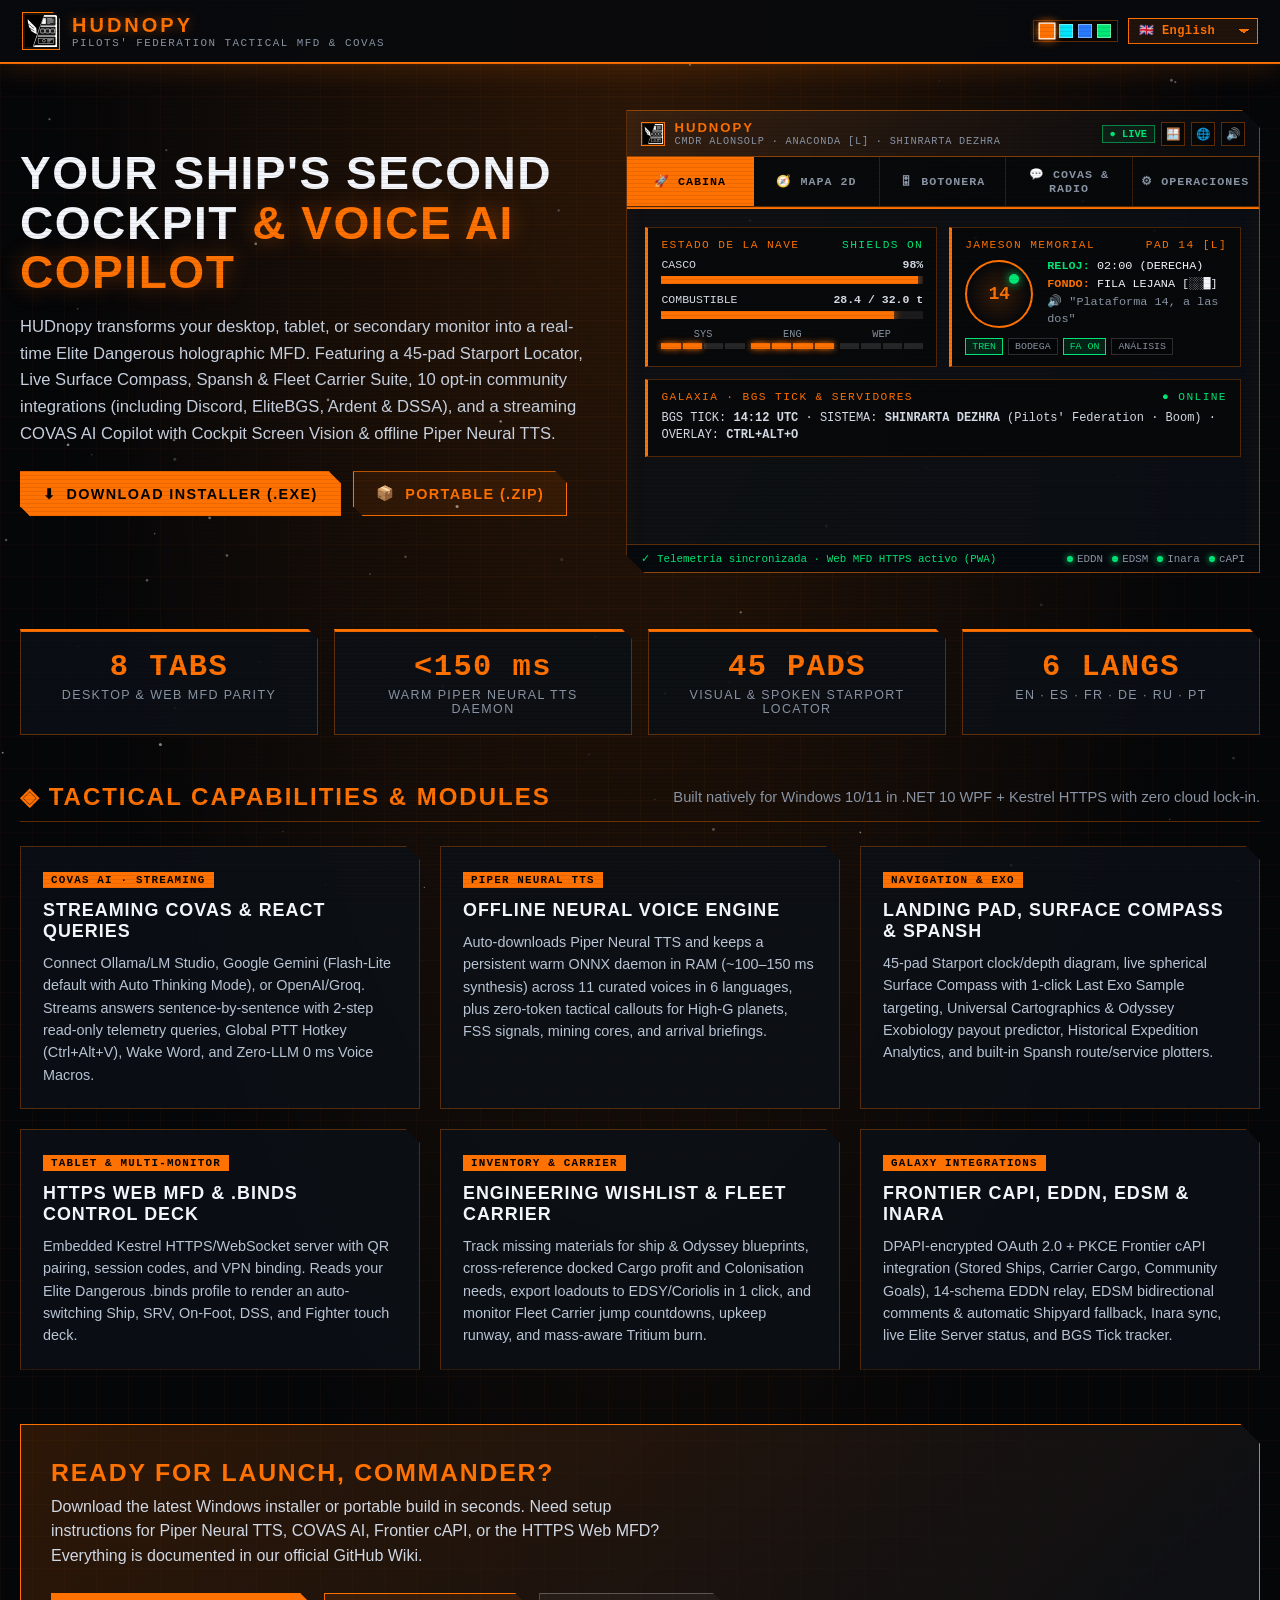
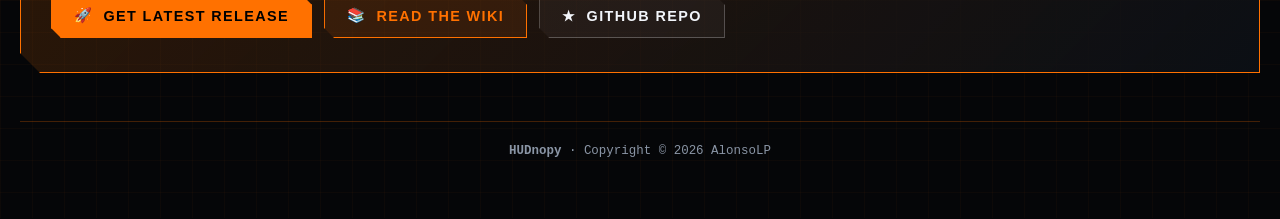
==== commit 8b30ae6d: "v0.5.0" ====
--- a/docs/index.html
+++ b/docs/index.html
@@ -30,25 +30,20 @@
         <div class="swatch" style="background:#00E676;color:#00E676" onclick="setHudTheme('#00E676','0,230,118','#69F0AE',this)" title="Thargoid Bio-Green"></div>
       </div>
       <select class="lang-select" id="langSelect" onchange="setLang(this.value)" aria-label="Select Language">
-        <option value="en">🌐 EN · ENGLISH</option>
-        <option value="es">🌐 ES · ESPAÑOL</option>
-        <option value="fr">🌐 FR · FRANÇAIS</option>
-        <option value="de">🌐 DE · DEUTSCH</option>
-        <option value="ru">🌐 RU · РУССКИЙ</option>
-        <option value="pt">🌐 PT · PORTUGUÊS</option>
+        <option value="en">🇬🇧 English</option>
+        <option value="es">🇪🇸 Español</option>
+        <option value="fr">🇫🇷 Français</option>
+        <option value="de">🇩🇪 Deutsch</option>
+        <option value="ru">🇷🇺 Русский</option>
+        <option value="pt">🇵🇹 Português</option>
       </select>
-      <a href="https://github.com/AlonsoLP/HUDnopy/wiki" target="_blank" rel="noopener" class="lang-btn" data-i18n="navWiki">WIKI / DOCS ↗</a>
     </div>
   </header>
 
   <div class="cockpit-wrapper">
-    <!-- Hero + Interactive Cockpit MFD Preview -->
+    <!-- Hero + Realistic Auto-Rotating HUDnopy App Preview -->
     <section class="hero">
       <div>
-        <div class="eyebrow">
-          <span class="status-dot"></span>
-          <span id="releaseBadgeText">RELEASE v0.4.0 AVAILABLE · WINDOWS x64</span>
-        </div>
         <h1 data-i18n="heroTitle">
           YOUR SHIP'S SECOND COCKPIT <span>&amp; VOICE AI COPILOT</span>
         </h1>
@@ -63,115 +58,215 @@
           <a id="btnDownloadZip" href="https://github.com/AlonsoLP/HUDnopy/releases/latest/download/HUDnopy-v0.4.0-win-x64-portable.zip" class="btn-hud btn-secondary">
             <span>📦</span> <span data-i18n="btnPortable">PORTABLE (.ZIP)</span>
           </a>
-          <a href="https://github.com/AlonsoLP/HUDnopy/wiki" target="_blank" rel="noopener" class="btn-hud btn-ghost">
-            <span>📖</span> <span data-i18n="btnWiki">OFFICIAL WIKI</span>
-          </a>
-        </div>
-
-        <div class="release-meta">
-          <span>✔ 100% Free &amp; Open Source (GPL-3.0)</span>
-          <span>✔ Self-Contained (.NET 10 Included)</span>
-          <span>✔ EN · ES · FR · DE · RU · PT</span>
-        </div>
-      </div>
-
-      <!-- Interactive MFD Preview -->
-      <div class="mfd-frame">
-        <div class="mfd-header">
-          <span>◈ HUDNOPY LIVE COCKPIT MFD SIMULATOR</span>
-          <span>CMDR ALONSOLP · ANACONDA</span>
-        </div>
-        <div class="mfd-tabs">
-          <button class="mfd-tab active" onclick="switchMfd(0, this)">[01] TELEMETRY &amp; PAD</button>
-          <button class="mfd-tab" onclick="switchMfd(1, this)">[02] COVAS AI &amp; VOICE</button>
-          <button class="mfd-tab" onclick="switchMfd(2, this)">[03] NAV &amp; COMPASS</button>
-          <button class="mfd-tab" onclick="switchMfd(3, this)">[04] WISHLIST &amp; MFD</button>
-        </div>
-
-        <!-- Screen 1: Telemetry & Landing Pad -->
+        </div>
+      </div>
+
+      <!-- Realistic Auto-Rotating HUDnopy App Window Preview -->
+      <div class="mfd-frame" id="hudPreviewFrame">
+        <!-- App Title / Telemetry Header -->
+        <div class="app-sim-header">
+          <div class="app-sim-brand">
+            <img src="HUDnopy.png" alt="HUDnopy" />
+            <div>
+              <div class="app-sim-title">HUDNOPY</div>
+              <div class="app-sim-sub">CMDR ALONSOLP · ANACONDA [L] · SHINRARTA DEZHRA</div>
+            </div>
+          </div>
+          <div class="app-sim-actions">
+            <span class="app-sim-pill live">● LIVE</span>
+            <span class="app-sim-icon" title="Overlay">🪟</span>
+            <span class="app-sim-icon" title="Web HUD">🌐</span>
+            <span class="app-sim-icon" title="TTS">🔊</span>
+          </div>
+        </div>
+
+        <!-- Real-style Navigation Tabs -->
+        <div class="mfd-tabs mfd-tabs-5">
+          <button class="mfd-tab active" onclick="switchMfd(0, this, true)">🚀 CABINA</button>
+          <button class="mfd-tab" onclick="switchMfd(1, this, true)">🧭 MAPA 2D</button>
+          <button class="mfd-tab" onclick="switchMfd(2, this, true)">🎛 BOTONERA</button>
+          <button class="mfd-tab" onclick="switchMfd(3, this, true)">💬 COVAS &amp; RADIO</button>
+          <button class="mfd-tab" onclick="switchMfd(4, this, true)">⚙ OPERACIONES</button>
+        </div>
+
+        <!-- Auto-rotate progress bar -->
+        <div class="mfd-progress-track"><div class="mfd-progress-bar" id="mfdProgressBar"></div></div>
+
+        <!-- Panel 1: Cockpit Telemetry, PIPs & Landing Pad -->
         <div class="mfd-screen active" id="mfd-0">
           <div class="mfd-row">
             <div class="mfd-box">
-              <div class="mfd-box-title"><span>DOCKING GRANTED · JAMESON MEMORIAL</span><span>PAD 14 [L]</span></div>
+              <div class="mfd-box-title"><span>ESTADO DE LA NAVE</span><span style="color:var(--hud-ok)">SHIELDS ON</span></div>
+              <div class="sim-metric-line"><span>CASCO</span><strong>98%</strong></div>
+              <div class="hud-bar"><div class="hud-bar-fill" style="width:98%"></div></div>
+              <div class="sim-metric-line"><span>COMBUSTIBLE</span><strong>28.4 / 32.0 t</strong></div>
+              <div class="hud-bar"><div class="hud-bar-fill" style="width:89%"></div></div>
+              <div class="sim-pips-grid">
+                <div class="sim-pip-col"><span>SYS</span><div class="sim-pip-bars"><i class="on"></i><i class="on"></i><i></i><i></i></div></div>
+                <div class="sim-pip-col"><span>ENG</span><div class="sim-pip-bars"><i class="on"></i><i class="on"></i><i class="on"></i><i class="on"></i></div></div>
+                <div class="sim-pip-col"><span>WEP</span><div class="sim-pip-bars"><i></i><i></i><i></i><i></i></div></div>
+              </div>
+            </div>
+            <div class="mfd-box">
+              <div class="mfd-box-title"><span>JAMESON MEMORIAL</span><span>PAD 14 [L]</span></div>
               <div class="pad-radar">
                 <div class="pad-circle">
                   <span style="font-weight:900;font-size:1.1rem;color:var(--hud-accent)">14</span>
                   <div class="pad-dot"></div>
                 </div>
-                <div style="font-size:0.78rem;line-height:1.5">
-                  <div><strong style="color:var(--hud-ok)">CLOCK:</strong> 02:00 (GREEN LIGHTS RIGHT)</div>
-                  <div><strong style="color:var(--hud-accent)">DEPTH:</strong> FAR ROW [░░█]</div>
-                  <div style="color:var(--hud-muted)">🔊 TTS: "Pad 14, 2 o'clock, far row"</div>
+                <div style="font-size:0.74rem;line-height:1.5">
+                  <div><strong style="color:var(--hud-ok)">RELOJ:</strong> 02:00 (DERECHA)</div>
+                  <div><strong style="color:var(--hud-accent)">FONDO:</strong> FILA LEJANA [░░█]</div>
+                  <div style="color:var(--hud-muted)">🔊 "Plataforma 14, a las dos"</div>
                 </div>
               </div>
-            </div>
+              <div class="sim-badges-row">
+                <span class="sim-chip on">TREN</span>
+                <span class="sim-chip">BODEGA</span>
+                <span class="sim-chip on">FA ON</span>
+                <span class="sim-chip">ANÁLISIS</span>
+              </div>
+            </div>
+          </div>
+          <div class="mfd-box">
+            <div class="mfd-box-title"><span>GALAXIA · BGS TICK &amp; SERVIDORES</span><span style="color:var(--hud-ok)">● ONLINE</span></div>
+            <div style="font-size:0.75rem;color:#D5DCE6;line-height:1.45">
+              BGS TICK: <strong>14:12 UTC</strong> · SISTEMA: <strong>SHINRARTA DEZHRA</strong> (Pilots' Federation · Boom) · OVERLAY: <strong>CTRL+ALT+O</strong>
+            </div>
+          </div>
+        </div>
+
+        <!-- Panel 2: Interactive 2D System Map & Exobiology Radar -->
+        <div class="mfd-screen" id="mfd-1">
+          <div class="mfd-box" style="margin-bottom:10px">
+            <div class="mfd-box-title"><span>MAPA DE SISTEMA 2D · COLONIA</span><span>EST. +95.4M CR</span></div>
+            <div class="sim-sysmap">
+              <div class="sim-star" title="K-Class Star"></div>
+              <div class="sim-orbit-line"></div>
+              <div class="sim-body hmc" title="HMC"><span>1</span></div>
+              <div class="sim-body ww" title="Terraformable Water World"><span>2 💎</span></div>
+              <div class="sim-body ringed" title="Ringed Gas Giant"><span>3</span></div>
+              <div class="sim-moon-group">
+                <div class="sim-body exo" title="Stratum Tectonicas"><span>3a 🧬</span></div>
+                <div class="sim-body rocky" title="Rocky"><span>3b</span></div>
+              </div>
+            </div>
+          </div>
+          <div class="mfd-row" style="margin-bottom:0">
             <div class="mfd-box">
-              <div class="mfd-box-title"><span>SHIP SYSTEMS &amp; RESOURCES</span><span>EDSY / CORIOLIS ↗</span></div>
-              <div style="font-size:0.75rem">HULL INTEGRITY: 98% · SHIELDS: ONLINE</div>
-              <div class="hud-bar"><div class="hud-bar-fill" style="width:98%"></div></div>
-              <div style="font-size:0.75rem">FUEL MAIN: 28.4 / 32.0 T · PIPS: [SYS 2 | ENG 4 | WEP 0]</div>
-              <div class="hud-bar"><div class="hud-bar-fill" style="width:88%"></div></div>
+              <div class="mfd-box-title"><span>RADAR EXOBIOLOGÍA 2D</span><span style="color:var(--hud-ok)">800m OK</span></div>
+              <div class="sim-exo-radar">
+                <div class="sim-exo-ring">
+                  <span class="sim-exo-dot d1"></span>
+                  <span class="sim-exo-dot d2"></span>
+                  <span class="sim-exo-ship">▲</span>
+                </div>
+                <div style="font-size:0.73rem;line-height:1.45">
+                  <div><strong>Stratum Tectonicas</strong></div>
+                  <div style="color:var(--hud-ok)">Muestras: 2 / 3 · +19.0M</div>
+                  <div style="color:var(--hud-muted)">Rumbo 142° SE · 840m</div>
+                </div>
+              </div>
+            </div>
+            <div class="mfd-box">
+              <div class="mfd-box-title"><span>BRÚJULA DE SUPERFICIE</span><span>0.42 G</span></div>
+              <div class="compass-tape" style="margin:4px 0 6px;padding:6px;font-size:0.74rem">
+                125° | [ ▲ 142° SE ] | 155°
+              </div>
+              <div style="font-size:0.72rem;color:#C9D2E0">LAT -14.82° · LON 68.14° · ALT 180m</div>
+            </div>
+          </div>
+        </div>
+
+        <!-- Panel 3: Custom Touch Control Deck & Favorites -->
+        <div class="mfd-screen" id="mfd-2">
+          <div class="sim-deck-tabs">
+            <span class="sim-deck-tab active">★ FAVORITOS</span>
+            <span class="sim-deck-tab">🚀 NAVE</span>
+            <span class="sim-deck-tab">⚔ COMBATE</span>
+            <span class="sim-deck-tab">🔭 EXPLORACIÓN</span>
+          </div>
+          <div class="sim-deck-grid">
+            <div class="sim-deck-btn wide active-state">
+              <span class="sim-deck-ico">🚀</span>
+              <span class="sim-deck-lbl">HIPERSALTO / FSD</span>
+              <span class="sim-deck-key">[J] · 2.0×</span>
+            </div>
+            <div class="sim-deck-btn">
+              <span class="sim-deck-ico">🛬</span>
+              <span class="sim-deck-lbl">TREN ATERRIZAJE</span>
+              <span class="sim-deck-key">[L]</span>
+            </div>
+            <div class="sim-deck-btn warn-confirm">
+              <span class="sim-deck-ico">⚠ 🔥</span>
+              <span class="sim-deck-lbl">MACRO EVASIÓN</span>
+              <span class="sim-deck-key">3 PASOS · DOBLE TOQUE</span>
+            </div>
+            <div class="sim-deck-btn">
+              <span class="sim-deck-ico">💡</span>
+              <span class="sim-deck-lbl">VISIÓN NOCTURNA</span>
+              <span class="sim-deck-key">[N]</span>
+            </div>
+            <div class="sim-deck-btn">
+              <span class="sim-deck-ico">📡</span>
+              <span class="sim-deck-lbl">ESCÁNER FSS</span>
+              <span class="sim-deck-key">[F5]</span>
+            </div>
+            <div class="sim-deck-btn cyan">
+              <span class="sim-deck-ico">📦</span>
+              <span class="sim-deck-lbl">RECOLECTOR</span>
+              <span class="sim-deck-key">[HOME]</span>
+            </div>
+          </div>
+        </div>
+
+        <!-- Panel 4: COVAS AI Copilot & Cockpit Radio -->
+        <div class="mfd-screen" id="mfd-3">
+          <div class="covas-chat" style="margin-bottom:10px">
+            <div class="chat-line"><strong>[17:04] CMDR (🎤 Whisper Offline · 180ms):</strong> "¿Qué materiales G5 tengo al 100%?"</div>
+            <div class="chat-line covas">
+              <strong>[17:04] COVAS ⚡ (SSE · Piper Neural TTS):</strong><br/>
+              "Comandante, tienes Aislantes Farmacéuticos (100/100) y Blindaje Imperial (100/100) al máximo. Recomiendo intercambio en Jameson Memorial."
             </div>
           </div>
           <div class="mfd-box">
-            <div class="mfd-box-title"><span>GALAXY &amp; BGS LIVE STATUS</span><span>SERVER: OK (GREEN)</span></div>
-            <div style="font-size:0.77rem;color:#D5DCE6;line-height:1.5">
-              LAST BGS TICK: <strong>14:12 UTC (2h ago)</strong> · SYSTEM: <strong>SHINRARTA DEZHRA</strong> (Pilots' Federation · Boom) · CONTEXT MINI-HUD: <strong>ACTIVE 📌</strong>
-            </div>
-          </div>
-        </div>
-
-        <!-- Screen 2: COVAS AI & Piper TTS -->
-        <div class="mfd-screen" id="mfd-1">
-          <div class="covas-chat">
-            <div class="chat-line"><strong>[17:04:11] CMDR:</strong> "COVAS, Evasión máxima!"</div>
-            <div class="chat-line macro"><strong>[17:04:11] ⚡ ZERO-LLM VOICE MACRO (0 ms):</strong> Boost ➔ Chaff ➔ Heatsink ➔ Supercruise</div>
-            <div class="chat-line"><strong>[17:04:28] CMDR:</strong> "Which Grade 5 materials do I have at 100% capacity, and what ships are sold here?"</div>
-            <div class="chat-line covas">
-              <strong>[17:04:29] COVAS ⚡ (SSE Stream · 0.6s TTFT · Piper Neural TTS):</strong><br/>
-              "Commander, your Grade 5 Pharmaceutical Isolators (100/100) and Imperial Shielding (100/100) are full and ready for a Material Trader. At Jameson Memorial (EDSM Shipyard synced), 38 ships are in stock including Anaconda, Python Mk II, and Mandalay."
-            </div>
-          </div>
-        </div>
-
-        <!-- Screen 3: Navigation, Surface Compass & Carrier -->
-        <div class="mfd-screen" id="mfd-2">
-          <div class="compass-tape">
-            ◀◀  110°  |  125°  |  [ ▲ 142° SE · 640m TO LAST EXO SAMPLE ]  |  155°  |  170°
-          </div>
-          <div class="mfd-row">
-            <div class="mfd-box">
-              <div class="mfd-box-title"><span>EXOBIOLOGY &amp; DSS PREDICTOR</span><span>+95.0M CR</span></div>
-              <div style="font-size:0.76rem;line-height:1.55">
-                <div>• <strong>Colonia 3 A:</strong> Stratum Tectonicas (2/3 Samples · 800m diversity OK)</div>
-                <div>• <strong>Unmapped High-Value:</strong> Colonia 4 (Terraformable WW · 1,240 LS)</div>
-              </div>
-            </div>
-            <div class="mfd-box">
-              <div class="mfd-box-title"><span>FLEET CARRIER JUMP &amp; TRITIUM</span><span>T-02:58 🔒</span></div>
-              <div style="font-size:0.76rem;line-height:1.55">
-                <div>• <strong>Lockdown Active:</strong> Jumping to <em>hip 58832</em></div>
-                <div>• <strong>Tritium Route (2,500 LY):</strong> 412 t required · Upkeep Runway: 18.4 months</div>
-              </div>
-            </div>
-          </div>
-        </div>
-
-        <!-- Screen 4: Wishlist, Cargo & Web MFD -->
-        <div class="mfd-screen" id="mfd-3">
-          <table class="mini-table">
+            <div class="mfd-box-title"><span>📻 COCKPIT RADIO · ACTIVIDAD</span><span style="color:var(--hud-ok)">▶ PLAYING</span></div>
+            <div class="sim-radio-row">
+              <span class="sim-radio-station">Hutton Orbital Radio</span>
+              <span class="sim-chip on">AUTO-DUCK 25%</span>
+              <div class="sim-eq"><i></i><i></i><i></i><i></i><i></i></div>
+            </div>
+          </div>
+        </div>
+
+        <!-- Panel 5: Operations, Engineering Wishlist & Fleet Carrier -->
+        <div class="mfd-screen" id="mfd-4">
+          <table class="mini-table" style="margin-bottom:10px">
             <thead>
-              <tr><th>BLUEPRINT / MODULE</th><th>STATUS / MISSING</th><th>ACTION</th></tr>
+              <tr><th>PLANO / MÓDULO</th><th>ESTADO MATERIALES</th><th>ACCIONES</th></tr>
             </thead>
             <tbody>
-              <tr><td>5A Frame Shift Drive (SCO) — G5 Increased Range</td><td style="color:var(--hud-warn)">Missing: 2x Datamined Wake Exceptions</td><td>Spansh Trader ↗</td></tr>
-              <tr><td>Class 4 Plasma Accelerator (Fixed) — G5 Efficient</td><td style="color:var(--hud-ok)">100% Ready (All Materials Owned)</td><td>Pinned ✔</td></tr>
-              <tr><td>Cargo Hold: 128t Gold + 64t Titanium</td><td style="color:var(--hud-ok)">Docked Profit: +6.4M CR · Colonisation Match</td><td>Market Sync ✔</td></tr>
+              <tr><td>5A Frame Shift Drive (SCO) G5</td><td style="color:var(--hud-warn)">Faltan: 2x Wake Exceptions</td><td>Spansh ↗</td></tr>
+              <tr><td>4A Plasma Accelerator G5</td><td style="color:var(--hud-ok)">100% Listo (En inventario)</td><td>Fijado ✔</td></tr>
+              <tr><td>Bodega: 128t Oro · 64t Titanio</td><td style="color:var(--hud-ok)">Beneficio: +6.4M CR</td><td>EDSY ↗</td></tr>
             </tbody>
           </table>
-          <div class="mfd-box" style="margin-top:12px">
-            <div class="mfd-box-title"><span>HTTPS WEB MFD &amp; .BINDS CONTROL DECK</span><span>LIVE SYNC ●</span></div>
-            <div style="font-size:0.76rem">Pair any tablet or phone via instant QR code over HTTPS with auto-context Ship / SRV / On-Foot / DSS / SLF control deck buttons.</div>
+          <div class="mfd-box">
+            <div class="mfd-box-title"><span>FLEET CARRIER · SALTO &amp; TRITIO</span><span>T-02:58 🔒</span></div>
+            <div style="font-size:0.74rem;color:#D5DCE6">
+              Destino: <strong>HIP 58832</strong> · Consumo ruta: 412t Tritio · Autonomía mantenimiento: <strong>18.4 meses</strong>
+            </div>
+          </div>
+        </div>
+
+        <!-- Real-style Bottom Status Bar -->
+        <div class="app-sim-statusbar">
+          <span class="app-sim-status-msg" id="simStatusMsg">✓ Telemetría sincronizada · Web MFD HTTPS activo (PWA)</span>
+          <div class="app-sim-leds">
+            <span class="sim-led ok"><i></i>EDDN</span>
+            <span class="sim-led ok"><i></i>EDSM</span>
+            <span class="sim-led ok"><i></i>Inara</span>
+            <span class="sim-led ok"><i></i>cAPI</span>
           </div>
         </div>
       </div>
@@ -276,12 +371,7 @@
 
     <footer>
       <div>
-        <strong>HUDnopy</strong> · Copyright © 2026 AlonsoLP · Licensed under <a href="https://github.com/AlonsoLP/HUDnopy/blob/main/LICENSE" target="_blank" rel="noopener">GPL-3.0-only</a>
-      </div>
-      <div>
-        <a href="https://github.com/AlonsoLP/HUDnopy/releases" target="_blank" rel="noopener">Releases</a> ·
-        <a href="https://github.com/AlonsoLP/HUDnopy/wiki" target="_blank" rel="noopener">Documentation Wiki</a> ·
-        <a href="https://github.com/AlonsoLP/HUDnopy/issues" target="_blank" rel="noopener">Report Issue</a>
+        <strong>HUDnopy</strong> · Copyright © 2026 AlonsoLP
       </div>
     </footer>
   </div>
--- a/docs/styles.css
+++ b/docs/styles.css
@@ -189,7 +189,9 @@
 .lang-select {
   appearance: none;
   -webkit-appearance: none;
-  padding-right: 24px;
+  text-transform: none;
+  letter-spacing: 0.4px;
+  padding-right: 26px;
   background-image: linear-gradient(45deg, transparent 50%, var(--hud-accent) 50%),
                     linear-gradient(135deg, var(--hud-accent) 50%, transparent 50%);
   background-position: calc(100% - 13px) 52%, calc(100% - 8px) 52%;
@@ -703,11 +705,392 @@
   border-top: 1px solid rgba(var(--hud-accent-rgb), 0.25);
   display: flex;
   flex-wrap: wrap;
+  justify-content: center;
+  text-align: center;
+  gap: 14px;
+  font-family: 'Consolas', monospace;
+  font-size: 0.78rem;
+  color: var(--hud-muted);
+}
+
+/* Realistic HUDnopy App Window Simulator */
+.app-sim-header {
+  display: flex;
   justify-content: space-between;
-  gap: 14px;
-  font-family: 'Consolas', monospace;
-  font-size: 0.76rem;
+  align-items: center;
+  gap: 10px;
+  padding: 9px 14px;
+  background: linear-gradient(90deg, rgba(var(--hud-accent-rgb), 0.16), rgba(8, 10, 14, 0.96));
+  border-bottom: 1px solid rgba(var(--hud-accent-rgb), 0.45);
+}
+
+.app-sim-brand {
+  display: flex;
+  align-items: center;
+  gap: 9px;
+}
+
+.app-sim-brand img {
+  width: 24px;
+  height: 24px;
+  border: 1px solid var(--hud-accent);
+  padding: 1px;
+}
+
+.app-sim-title {
+  font-size: 0.82rem;
+  font-weight: 900;
+  letter-spacing: 2px;
+  color: var(--hud-accent);
+}
+
+.app-sim-sub {
+  font-family: 'Consolas', monospace;
+  font-size: 0.64rem;
   color: var(--hud-muted);
+  letter-spacing: 0.8px;
+}
+
+.app-sim-actions {
+  display: flex;
+  align-items: center;
+  gap: 6px;
+}
+
+.app-sim-pill {
+  font-family: 'Consolas', monospace;
+  font-size: 0.65rem;
+  font-weight: 700;
+  padding: 2px 7px;
+  border: 1px solid rgba(0, 230, 118, 0.5);
+  color: var(--hud-ok);
+  background: rgba(0, 230, 118, 0.08);
+}
+
+.app-sim-icon {
+  width: 24px;
+  height: 24px;
+  display: inline-flex;
+  align-items: center;
+  justify-content: center;
+  font-size: 0.72rem;
+  border: 1px solid rgba(var(--hud-accent-rgb), 0.35);
+  background: rgba(0, 0, 0, 0.45);
+}
+
+.mfd-tabs-5 {
+  grid-template-columns: repeat(5, 1fr);
+}
+
+@media (max-width: 640px) {
+  .mfd-tabs-5 {
+    grid-template-columns: repeat(3, 1fr);
+  }
+}
+
+.mfd-progress-track {
+  height: 2px;
+  background: rgba(255, 255, 255, 0.08);
+  overflow: hidden;
+}
+
+.mfd-progress-bar {
+  height: 100%;
+  width: 0%;
+  background: var(--hud-accent);
+  box-shadow: 0 0 8px var(--hud-accent);
+}
+
+.sim-metric-line {
+  display: flex;
+  justify-content: space-between;
+  font-size: 0.72rem;
+  color: #D5DCE6;
+}
+
+.sim-pips-grid {
+  display: grid;
+  grid-template-columns: repeat(3, 1fr);
+  gap: 6px;
+  margin-top: 8px;
+}
+
+.sim-pip-col {
+  text-align: center;
+  font-size: 0.64rem;
+  color: var(--hud-muted);
+}
+
+.sim-pip-bars {
+  display: flex;
+  gap: 2px;
+  margin-top: 3px;
+}
+
+.sim-pip-bars i {
+  flex: 1;
+  height: 6px;
+  background: rgba(255, 255, 255, 0.12);
+  display: block;
+}
+
+.sim-pip-bars i.on {
+  background: var(--hud-accent);
+  box-shadow: 0 0 6px var(--hud-accent);
+}
+
+.sim-badges-row {
+  display: flex;
+  flex-wrap: wrap;
+  gap: 5px;
+  margin-top: 9px;
+}
+
+.sim-chip {
+  font-size: 0.62rem;
+  padding: 2px 6px;
+  border: 1px solid rgba(255, 255, 255, 0.16);
+  color: var(--hud-muted);
+  background: rgba(0, 0, 0, 0.4);
+}
+
+.sim-chip.on {
+  border-color: var(--hud-ok);
+  color: var(--hud-ok);
+  background: rgba(0, 230, 118, 0.12);
+}
+
+.sim-sysmap {
+  display: flex;
+  align-items: center;
+  gap: 12px;
+  padding: 10px 8px;
+  background: radial-gradient(circle at 12% 50%, rgba(255, 160, 40, 0.25), rgba(5, 8, 12, 0.85) 55%);
+  border: 1px solid rgba(var(--hud-accent-rgb), 0.25);
+  overflow-x: auto;
+}
+
+.sim-star {
+  width: 34px;
+  height: 34px;
+  border-radius: 50%;
+  background: radial-gradient(circle, #FFF3C4 10%, #FF9E2C 55%, #D95300 100%);
+  box-shadow: 0 0 18px rgba(255, 158, 44, 0.85);
+  flex-shrink: 0;
+}
+
+.sim-orbit-line {
+  width: 18px;
+  height: 1px;
+  background: rgba(var(--hud-accent-rgb), 0.5);
+  flex-shrink: 0;
+}
+
+.sim-body {
+  display: flex;
+  flex-direction: column;
+  align-items: center;
+  gap: 4px;
+  font-size: 0.64rem;
+  color: #D5DCE6;
+  flex-shrink: 0;
+}
+
+.sim-body::before {
+  content: "";
+  display: block;
+  border-radius: 50%;
+}
+
+.sim-body.hmc::before { width: 16px; height: 16px; background: #A88464; }
+.sim-body.ww::before { width: 20px; height: 20px; background: radial-gradient(circle at 35% 35%, #66E0FF, #0077B6); box-shadow: 0 0 10px rgba(0, 229, 255, 0.65); }
+.sim-body.ringed::before { width: 24px; height: 24px; background: radial-gradient(circle at 35% 35%, #E6C79C, #9C7A4C); outline: 2px solid rgba(230, 199, 156, 0.55); outline-offset: 3px; }
+.sim-body.exo::before { width: 14px; height: 14px; background: #38D39F; box-shadow: 0 0 8px rgba(56, 211, 159, 0.7); }
+.sim-body.rocky::before { width: 12px; height: 12px; background: #7D8794; }
+
+.sim-moon-group {
+  display: flex;
+  gap: 10px;
+  padding-left: 10px;
+  border-left: 1px dashed rgba(var(--hud-accent-rgb), 0.45);
+}
+
+.sim-exo-radar {
+  display: flex;
+  align-items: center;
+  gap: 12px;
+}
+
+.sim-exo-ring {
+  width: 58px;
+  height: 58px;
+  border-radius: 50%;
+  border: 1px solid var(--hud-ok);
+  background: radial-gradient(circle, rgba(0, 230, 118, 0.14), transparent 72%);
+  position: relative;
+  flex-shrink: 0;
+  display: flex;
+  align-items: center;
+  justify-content: center;
+}
+
+.sim-exo-dot {
+  position: absolute;
+  width: 7px;
+  height: 7px;
+  border-radius: 50%;
+  background: var(--hud-ok);
+  box-shadow: 0 0 8px var(--hud-ok);
+}
+
+.sim-exo-dot.d1 { top: 10px; left: 14px; }
+.sim-exo-dot.d2 { bottom: 12px; right: 12px; }
+
+.sim-exo-ship {
+  font-size: 0.7rem;
+  color: var(--hud-accent);
+}
+
+.sim-deck-tabs {
+  display: flex;
+  gap: 6px;
+  flex-wrap: wrap;
+  margin-bottom: 10px;
+}
+
+.sim-deck-tab {
+  font-size: 0.68rem;
+  font-weight: 700;
+  padding: 4px 9px;
+  border: 1px solid rgba(var(--hud-accent-rgb), 0.35);
+  color: var(--hud-muted);
+  background: rgba(0, 0, 0, 0.45);
+}
+
+.sim-deck-tab.active {
+  background: var(--hud-accent);
+  color: #000;
+  border-color: var(--hud-accent);
+}
+
+.sim-deck-grid {
+  display: grid;
+  grid-template-columns: repeat(3, 1fr);
+  gap: 8px;
+}
+
+.sim-deck-btn {
+  display: flex;
+  flex-direction: column;
+  justify-content: center;
+  align-items: center;
+  gap: 3px;
+  padding: 10px 6px;
+  background: rgba(14, 19, 27, 0.9);
+  border: 1px solid rgba(var(--hud-accent-rgb), 0.45);
+  text-align: center;
+}
+
+.sim-deck-btn.wide {
+  grid-column: span 2;
+}
+
+.sim-deck-btn.active-state {
+  border-color: var(--hud-ok);
+  box-shadow: inset 0 0 12px rgba(0, 230, 118, 0.18);
+}
+
+.sim-deck-btn.warn-confirm {
+  border-color: var(--hud-danger);
+  background: rgba(255, 46, 76, 0.1);
+}
+
+.sim-deck-btn.cyan {
+  border-color: var(--hud-cyan);
+}
+
+.sim-deck-ico { font-size: 1rem; }
+.sim-deck-lbl { font-size: 0.68rem; font-weight: 700; color: var(--hud-text); }
+.sim-deck-key { font-size: 0.6rem; color: var(--hud-muted); }
+
+.sim-radio-row {
+  display: flex;
+  align-items: center;
+  justify-content: space-between;
+  gap: 10px;
+  flex-wrap: wrap;
+}
+
+.sim-radio-station {
+  font-size: 0.8rem;
+  font-weight: 700;
+  color: var(--hud-text);
+}
+
+.sim-eq {
+  display: inline-flex;
+  align-items: flex-end;
+  gap: 3px;
+  height: 16px;
+}
+
+.sim-eq i {
+  width: 3px;
+  background: var(--hud-accent);
+  display: block;
+  animation: eqPulse 0.9s ease-in-out infinite alternate;
+}
+
+.sim-eq i:nth-child(1) { height: 7px; animation-delay: 0s; }
+.sim-eq i:nth-child(2) { height: 14px; animation-delay: 0.15s; }
+.sim-eq i:nth-child(3) { height: 10px; animation-delay: 0.3s; }
+.sim-eq i:nth-child(4) { height: 16px; animation-delay: 0.45s; }
+.sim-eq i:nth-child(5) { height: 8px; animation-delay: 0.6s; }
+
+@keyframes eqPulse {
+  from { transform: scaleY(0.35); }
+  to { transform: scaleY(1); }
+}
+
+.app-sim-statusbar {
+  display: flex;
+  justify-content: space-between;
+  align-items: center;
+  gap: 10px;
+  flex-wrap: wrap;
+  padding: 7px 14px;
+  background: rgba(6, 9, 13, 0.95);
+  border-top: 1px solid rgba(var(--hud-accent-rgb), 0.35);
+  font-family: 'Consolas', monospace;
+  font-size: 0.68rem;
+}
+
+.app-sim-status-msg {
+  color: var(--hud-ok);
+  white-space: nowrap;
+  overflow: hidden;
+  text-overflow: ellipsis;
+}
+
+.app-sim-leds {
+  display: flex;
+  gap: 9px;
+  color: var(--hud-muted);
+}
+
+.sim-led {
+  display: inline-flex;
+  align-items: center;
+  gap: 4px;
+}
+
+.sim-led i {
+  width: 6px;
+  height: 6px;
+  border-radius: 50%;
+  background: var(--hud-ok);
+  box-shadow: 0 0 6px var(--hud-ok);
+  display: inline-block;
 }
 
 footer a {
